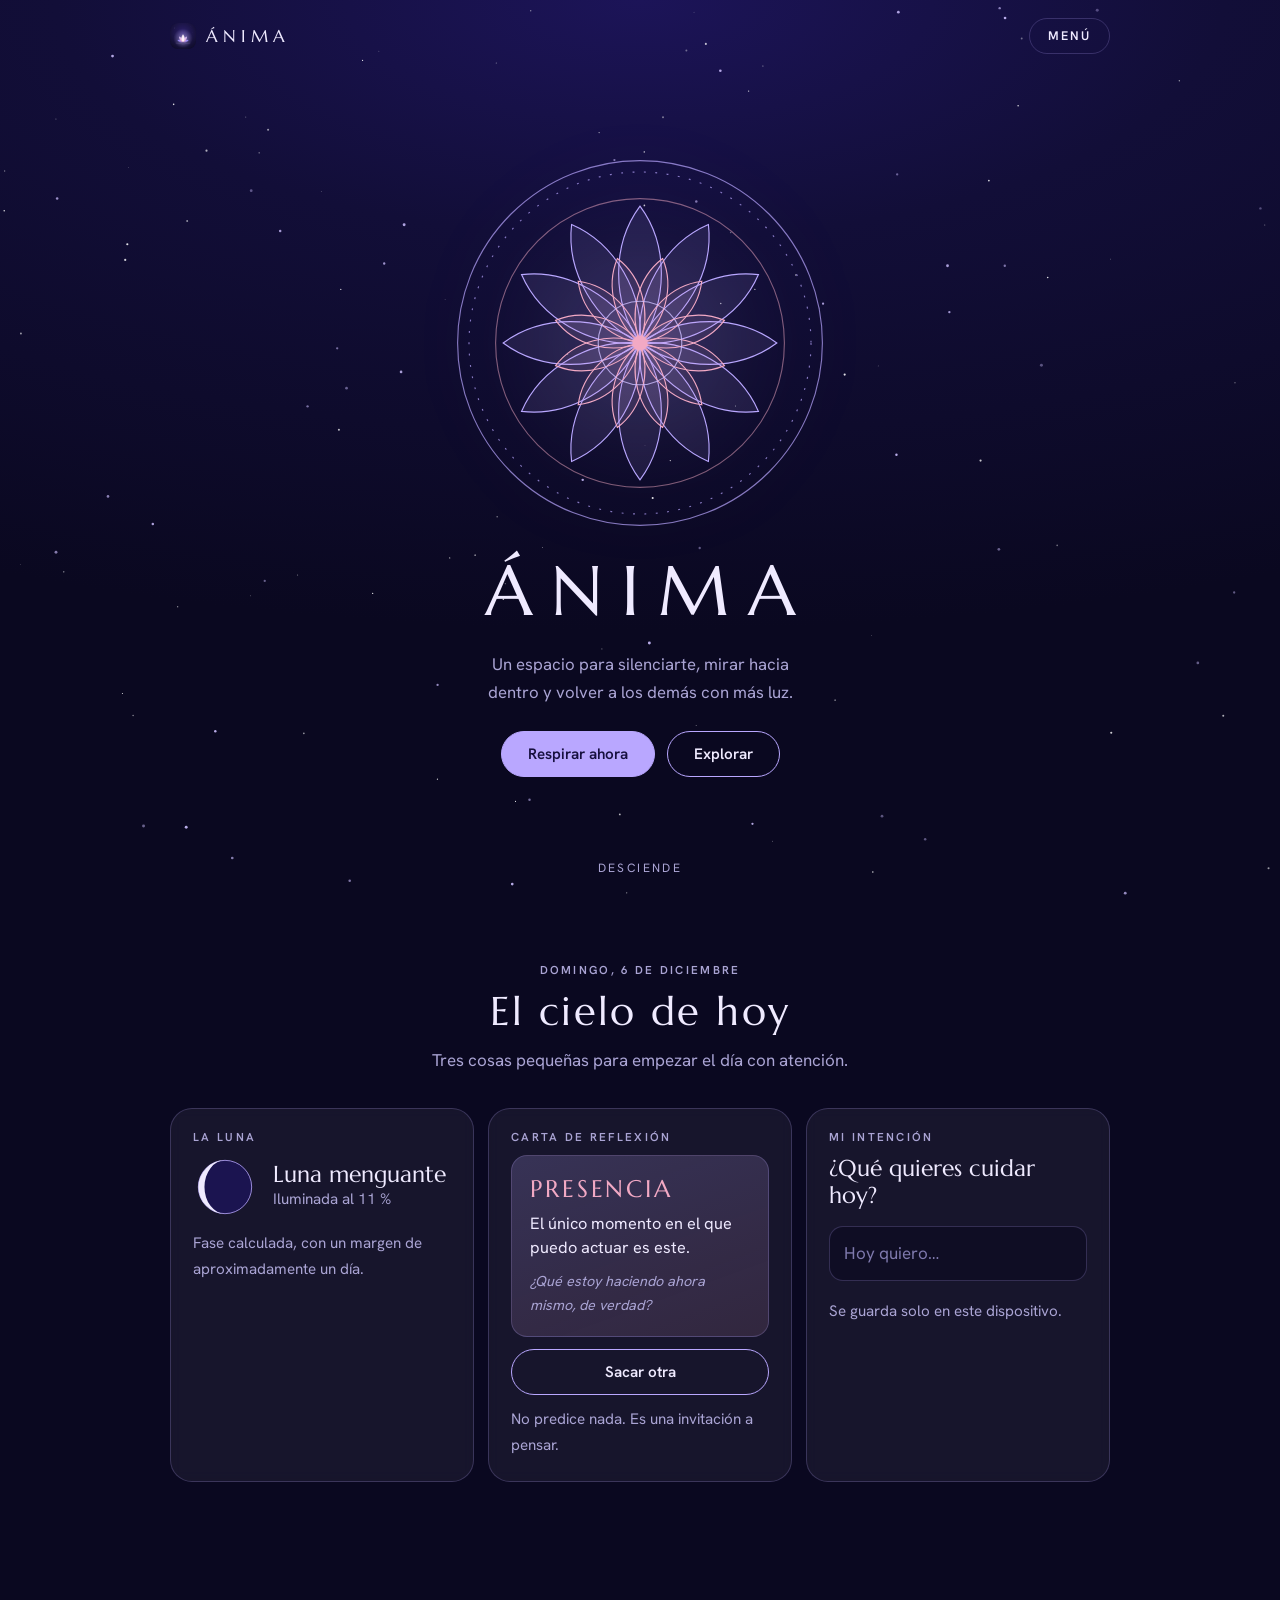
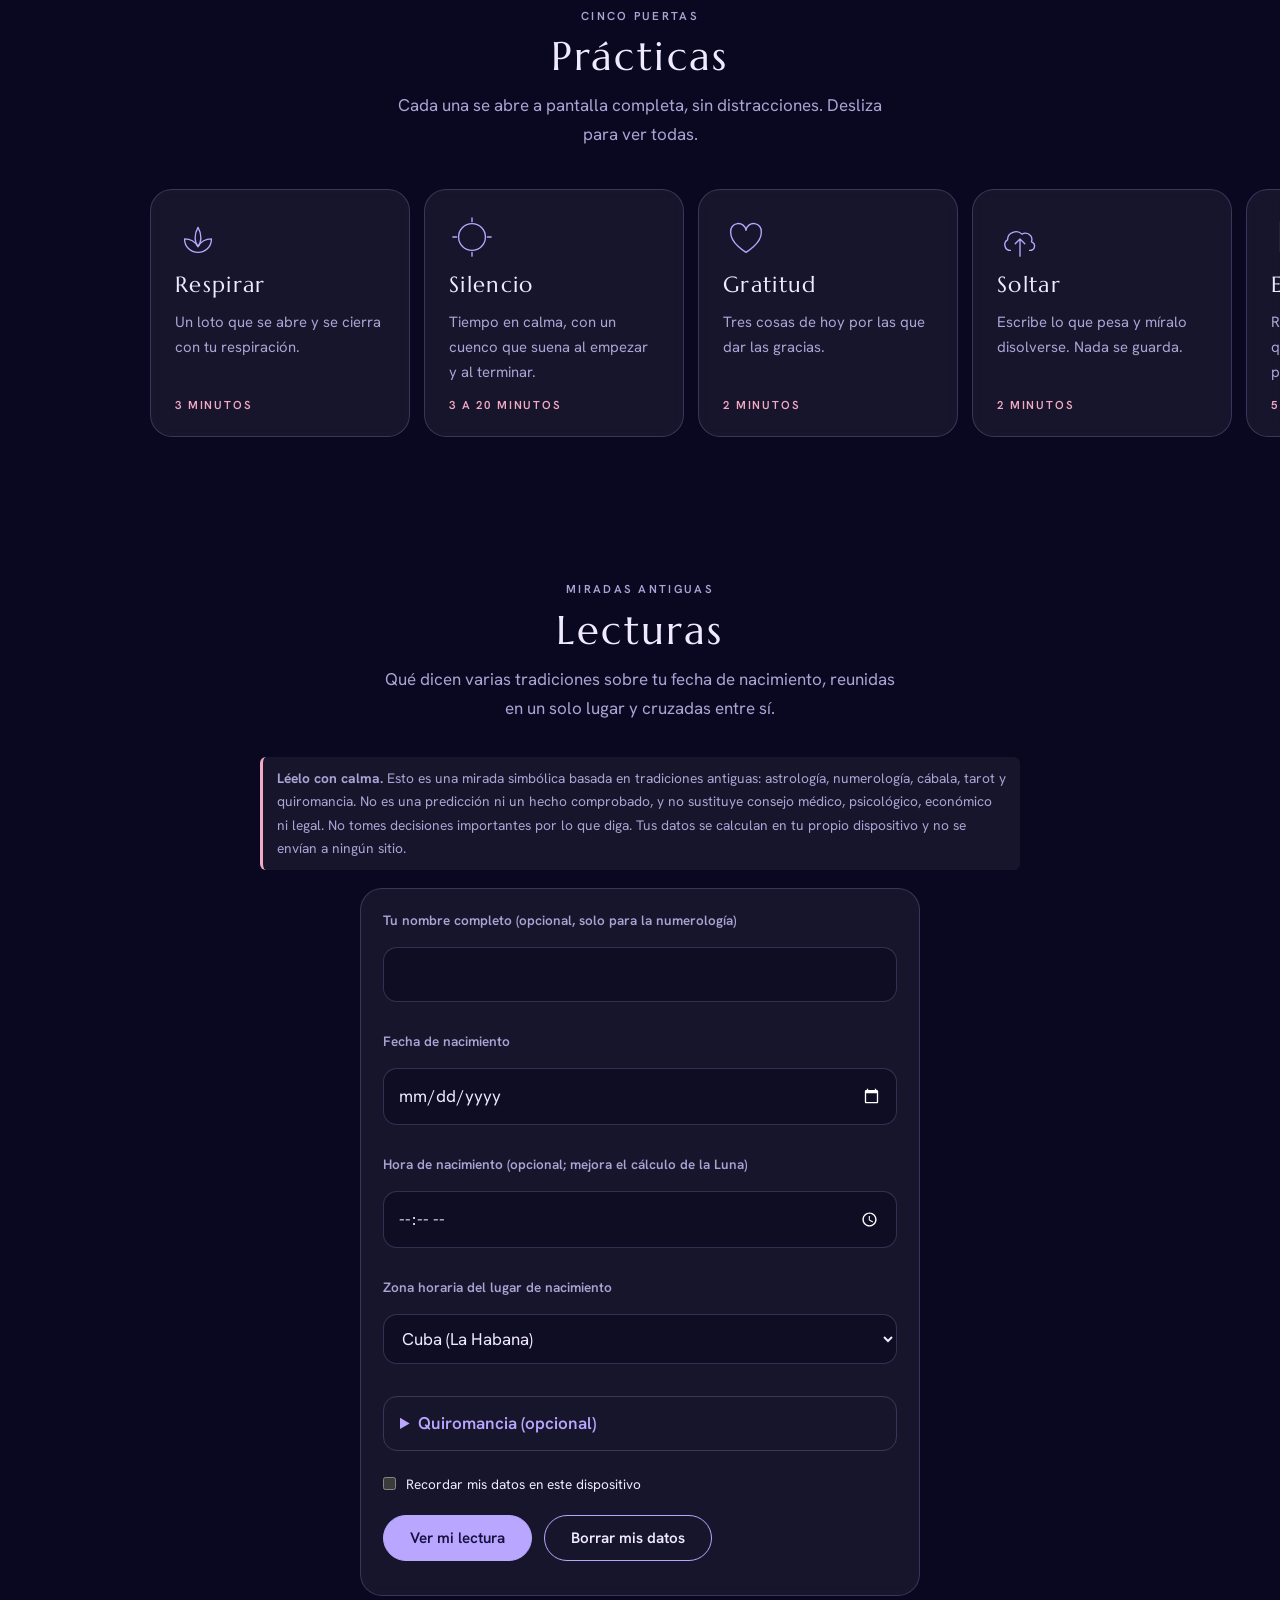
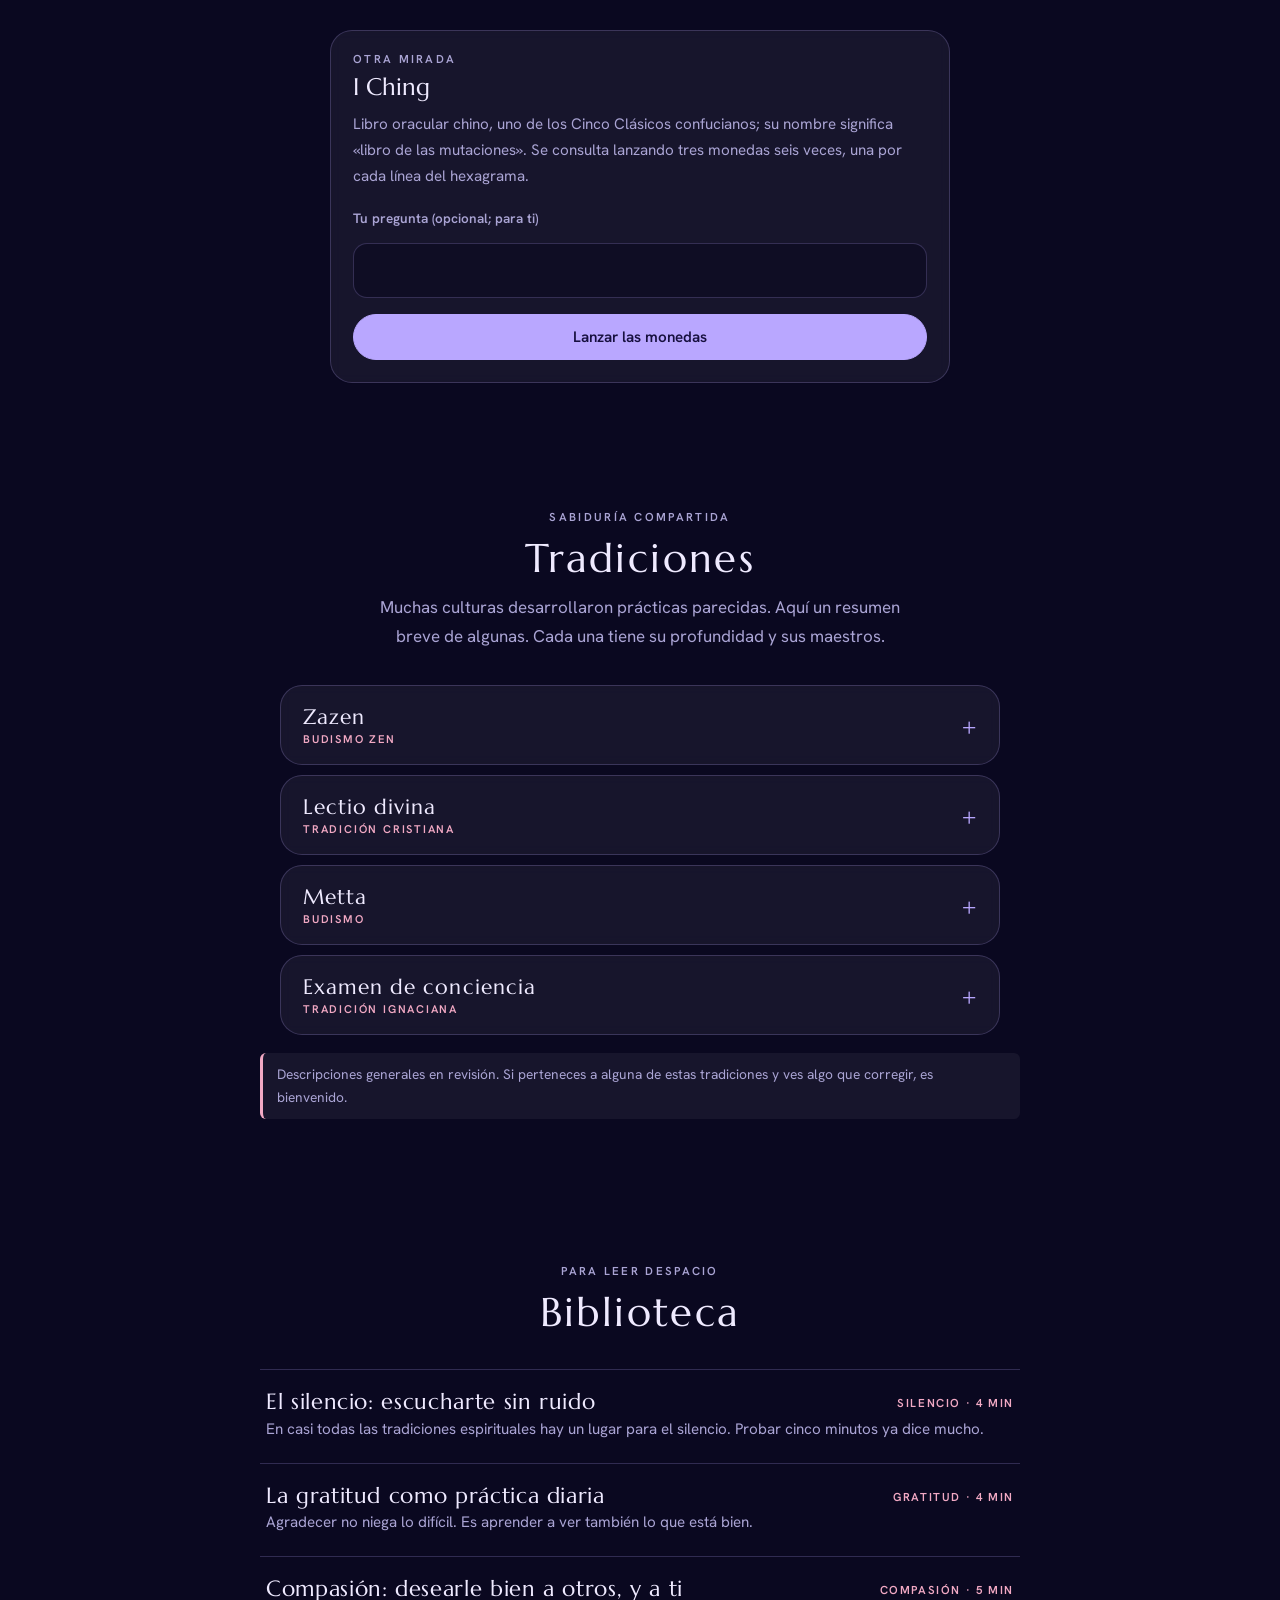
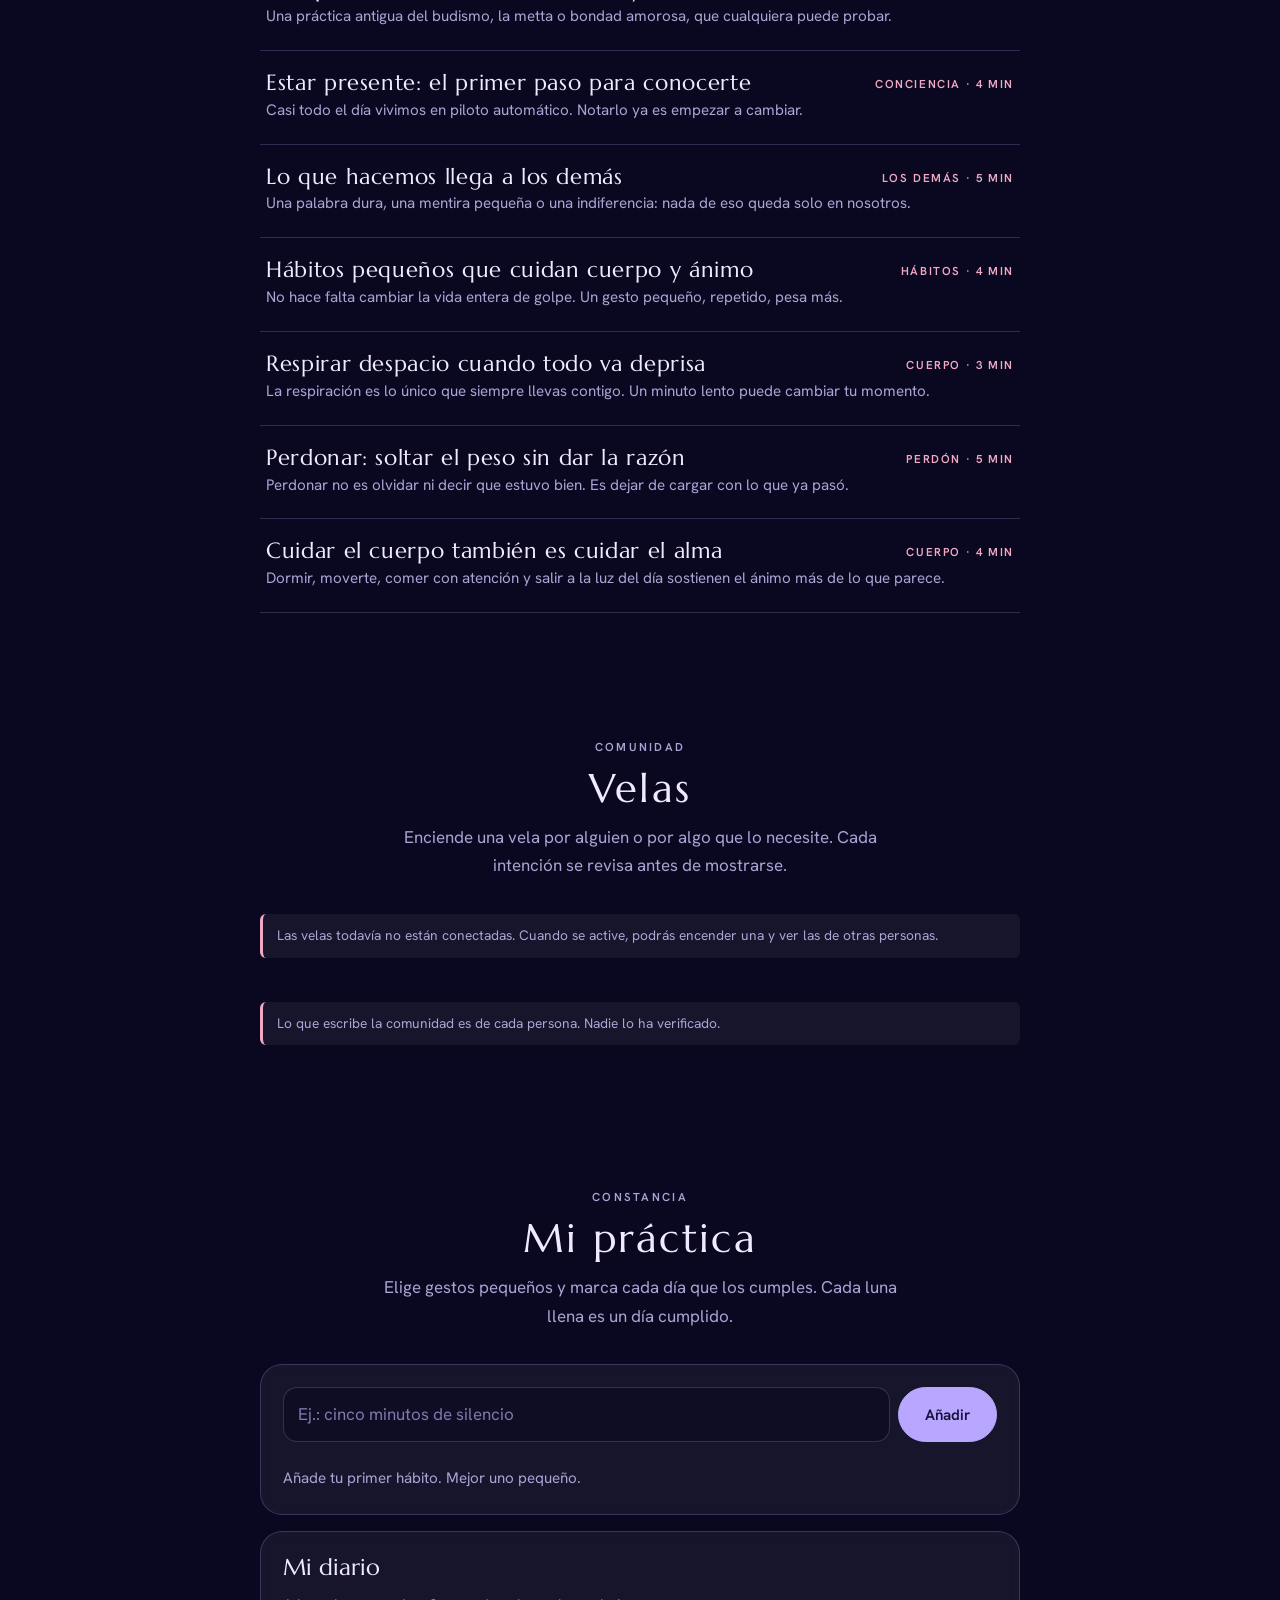
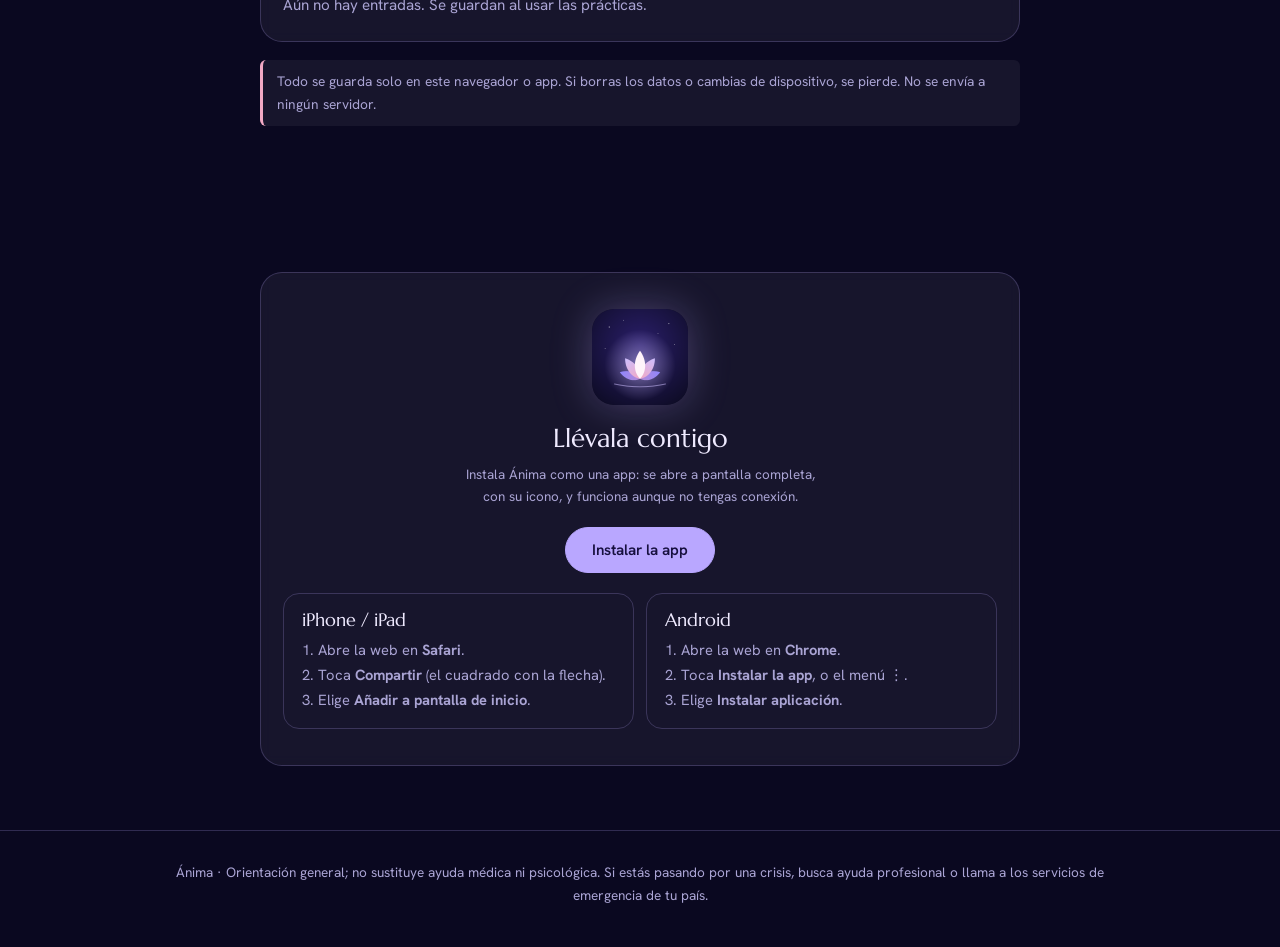
==== index.html @ 92991e25 "Actualizar los textos de revision de la capa Cuba y avisar de las variantes regionales La tarjeta de" ====
<!DOCTYPE html>
<html lang="es">
<head>
<meta charset="utf-8">
<meta name="viewport" content="width=device-width,initial-scale=1,viewport-fit=cover">
<title>Ánima · silencio, conciencia y espíritu</title>
<meta name="description" content="Un espacio para silenciarte, mirar hacia dentro y volver a los demás con más luz: prácticas, lecturas y comunidad.">
<link rel="canonical" href="https://animaquieta.app/">
<meta property="og:title" content="Ánima"><meta property="og:description" content="Un espacio para silenciarte, mirar hacia dentro y volver a los demás con más luz."><meta property="og:type" content="website"><meta property="og:url" content="https://animaquieta.app/"><meta property="og:image" content="https://animaquieta.app/icons/icon-512.png">
<meta name="theme-color" content="#0a0820">
<meta name="apple-mobile-web-app-capable" content="yes"><meta name="mobile-web-app-capable" content="yes">
<meta name="apple-mobile-web-app-title" content="Ánima"><meta name="apple-mobile-web-app-status-bar-style" content="black-translucent">
<link rel="manifest" href="/manifest.webmanifest">
<link rel="icon" type="image/png" href="/icons/favicon-32.png">
<link rel="apple-touch-icon" href="/icons/apple-touch-icon.png">
<link rel="preload" href="/fuentes/Marcellus-400.woff2" as="font" type="font/woff2" crossorigin>
<link rel="stylesheet" href="/estilo.css">
</head>
<body>
<canvas class="estrellas" id="estrellas" aria-hidden="true"></canvas>

<header class="cab"><div class="ancho">
  <a class="marca" href="#inicio"><img src="/icons/favicon-32.png" alt="" width="26" height="26">Ánima</a>
  <button class="btn-menu" id="abrir-menu" type="button" aria-expanded="false" aria-controls="menu">Menú</button>
</div></header>

<div class="vidrio capa-banner oculto" id="capa-banner" role="region" aria-label="Capa Cuba">
  <p>¿Quieres ver la capa de Cuba? Reúne información sobre los orishas, el sincretismo y las formas de adivinación afrocubanas, con la fuente de cada dato.</p>
  <button class="boton lleno" id="capa-si" type="button">Activar</button><button class="boton" id="capa-no" type="button">Ahora no</button>
</div>

<nav class="menu" id="menu" aria-label="Principal" aria-hidden="true">
  <button class="btn-menu cerrar" id="cerrar-menu" type="button">Cerrar</button>
  <a href="#hoy">Hoy</a><a href="#practicas">Prácticas</a><a href="#lecturas">Lecturas</a><a href="#tradiciones">Tradiciones</a><a href="#biblioteca">Biblioteca</a><a href="#velas">Velas</a><a href="#mi-practica">Mi práctica</a><a href="#instalar">Instalar</a><a id="menu-cuba" class="oculto" href="/cuba/">Cuba</a>
  <button class="btn-menu capa-estado" id="capa-toggle" type="button" aria-pressed="false">Capa Cuba: desactivada</button>
</nav>

<main>
<div class="hero" id="inicio">
  <svg class="mandala" id="mandala" viewBox="-100 -100 200 200" aria-hidden="true"></svg>
  <h1>Ánima</h1>
  <p>Un espacio para silenciarte, mirar hacia dentro y volver a los demás con más luz.</p>
  <div class="botones">
    <button class="boton lleno" type="button" data-abrir="resp">Respirar ahora</button>
    <a class="boton" href="#hoy">Explorar</a>
  </div>
  <a class="baja" href="#hoy">Desciende</a>
</div>

<section id="hoy"><div class="ancho">
  <div class="enc aparece"><span class="etq" id="fecha-hoy">Hoy</span><h2>El cielo de hoy</h2><p>Tres cosas pequeñas para empezar el día con atención.</p></div>
  <div class="hoy">
    <div class="vidrio tile aparece">
      <span class="etq">La luna</span>
      <div class="luna-fila"><svg id="luna-svg" viewBox="-24 -24 48 48" aria-hidden="true"></svg><div><h3 id="luna-nombre">…</h3><p id="luna-info"></p></div></div>
      <p class="nota">Fase calculada, con un margen de aproximadamente un día.</p>
    </div>
    <div class="vidrio tile aparece">
      <span class="etq">Carta de reflexión</span>
      <div class="carta"><div class="carta-i" id="carta"></div></div>
      <button class="boton" type="button" id="otra-carta">Sacar otra</button>
      <p class="nota">No predice nada. Es una invitación a pensar.</p>
    </div>
    <div class="vidrio tile aparece">
      <span class="etq">Mi intención</span>
      <h3 id="intencion-titulo">¿Qué quieres cuidar hoy?</h3>
      <input id="intencion" maxlength="120" placeholder="Hoy quiero…" aria-label="Mi intención de hoy" autocomplete="off">
      <p class="nota" id="intencion-nota">Se guarda solo en este dispositivo.</p>
    </div>
  </div>
</div></section>

<section id="practicas"><div class="ancho">
  <div class="enc aparece"><span class="etq">Cinco puertas</span><h2>Prácticas</h2><p>Cada una se abre a pantalla completa, sin distracciones. Desliza para ver todas.</p></div>
</div>
<div class="tiras" tabindex="0" aria-label="Prácticas">
  <button class="vidrio prac" type="button" data-abrir="resp"><svg viewBox="0 0 48 48"><path d="M24 40c-8 0-14-6-14-14 6 0 11 3 14 8 3-5 8-8 14-8 0 8-6 14-14 14Z"/><path d="M24 34c-4-5-4-13 0-20 4 7 4 15 0 20Z"/></svg><h3>Respirar</h3><p>Un loto que se abre y se cierra con tu respiración.</p><span class="dur">3 minutos</span></button>
  <button class="vidrio prac" type="button" data-abrir="silencio"><svg viewBox="0 0 48 48"><circle cx="24" cy="24" r="14"/><path d="M24 4v4M24 40v4M4 24h4M40 24h4"/></svg><h3>Silencio</h3><p>Tiempo en calma, con un cuenco que suena al empezar y al terminar.</p><span class="dur">3 a 20 minutos</span></button>
  <button class="vidrio prac" type="button" data-abrir="gratitud"><svg viewBox="0 0 48 48"><path d="M24 40S8 31 8 19a8 8 0 0 1 16-2 8 8 0 0 1 16 2c0 12-16 21-16 21Z"/></svg><h3>Gratitud</h3><p>Tres cosas de hoy por las que dar las gracias.</p><span class="dur">2 minutos</span></button>
  <button class="vidrio prac" type="button" data-abrir="soltar"><svg viewBox="0 0 48 48"><path d="M14 38c-6 0-8-8-3-11 0-8 10-11 15-6 6-3 12 2 10 8 5 2 4 9-2 9"/><path d="M24 44V26M19 31l5-5 5 5"/></svg><h3>Soltar</h3><p>Escribe lo que pesa y míralo disolverse. Nada se guarda.</p><span class="dur">2 minutos</span></button>
  <button class="vidrio prac" type="button" data-abrir="examen"><svg viewBox="0 0 48 48"><path d="M10 8h28v32H10z"/><path d="M16 17h16M16 24h16M16 31h9"/></svg><h3>Examen del día</h3><p>Repasar con honestidad a quién ayudaste y a quién pudiste herir.</p><span class="dur">5 minutos</span></button>
</div></section>

<section id="lecturas"><div class="ancho">
  <div class="enc aparece"><span class="etq">Miradas antiguas</span><h2>Lecturas</h2><p>Qué dicen varias tradiciones sobre tu fecha de nacimiento, reunidas en un solo lugar y cruzadas entre sí.</p></div>
  <div class="aviso lec-aviso"><b>Léelo con calma.</b> Esto es una mirada simbólica basada en tradiciones antiguas: astrología, numerología, cábala, tarot y quiromancia. No es una predicción ni un hecho comprobado, y no sustituye consejo médico, psicológico, económico ni legal. No tomes decisiones importantes por lo que diga. Tus datos se calculan en tu propio dispositivo y no se envían a ningún sitio.</div>
  <form class="vidrio tile lec-form" id="lec-form" novalidate>
    <label for="lec-nombre" style="margin-top:0">Tu nombre completo <span class="nota">(opcional, solo para la numerología)</span></label>
    <input id="lec-nombre" maxlength="80" autocomplete="name">
    <label for="lec-fecha">Fecha de nacimiento</label>
    <input id="lec-fecha" type="date" required>
    <label for="lec-hora">Hora de nacimiento <span class="nota">(opcional; mejora el cálculo de la Luna)</span></label>
    <input id="lec-hora" type="time">
    <label for="lec-tz">Zona horaria del lugar de nacimiento</label>
    <select id="lec-tz"></select>
    <details class="lec-palma"><summary>Quiromancia (opcional)</summary>
      <p class="nota">Mira la palma de tu mano dominante y elige lo que más se parezca. Si no estás seguro, déjalo como está.</p>
      <label for="lec-corazon">Línea del corazón (la de arriba)</label>
      <select id="lec-corazon"><option value="">No lo sé</option><option value="curva">Curva, sube hacia los dedos</option><option value="recta">Recta, casi horizontal</option></select>
      <label for="lec-cabeza">Línea de la cabeza (la del medio)</label>
      <select id="lec-cabeza"><option value="">No lo sé</option><option value="recta">Recta, cruza la palma</option><option value="curva">Curva, baja hacia la muñeca</option></select>
      <label for="lec-vida">Línea de la vida (rodea el pulgar)</label>
      <select id="lec-vida"><option value="">No lo sé</option><option value="amplia">Amplia y curva</option><option value="cerrada">Pegada al pulgar</option></select>
    </details>
    <label class="lec-check"><input type="checkbox" id="lec-recordar"> Recordar mis datos en este dispositivo</label>
    <div class="botones" style="justify-content:flex-start"><button class="boton lleno" type="submit">Ver mi lectura</button><button class="boton" type="button" id="lec-borrar">Borrar mis datos</button></div>
    <p class="nota" id="lec-error" role="alert"></p>
  </form>
  <div id="lec-resultado" hidden>
    <div id="lec-resumen" class="lec-resumen"></div>
    <div class="selector" id="lec-tabs" role="tablist" aria-label="Periodo de la lectura">
      <button class="chip" role="tab" data-t="nacimiento" aria-selected="true" type="button">Tu base</button>
      <button class="chip" role="tab" data-t="hoy" aria-selected="false" type="button">Hoy</button>
      <button class="chip" role="tab" data-t="mes" aria-selected="false" type="button">Este mes</button>
      <button class="chip" role="tab" data-t="ano" aria-selected="false" type="button">Este año</button>
    </div>
    <div class="lec-cuerpo" id="lec-cuerpo"></div>
  </div>
  <div class="vidrio tile lec-iching" id="iching">
    <span class="etq">Otra mirada</span><h3>I Ching</h3>
    <p class="nota">Libro oracular chino, uno de los Cinco Clásicos confucianos; su nombre significa «libro de las mutaciones». Se consulta lanzando tres monedas seis veces, una por cada línea del hexagrama.</p>
    <label for="ic-pregunta">Tu pregunta <span class="nota">(opcional; para ti)</span></label>
    <input id="ic-pregunta" maxlength="160" autocomplete="off">
    <button class="boton lleno" id="ic-lanzar" type="button">Lanzar las monedas</button>
    <div id="ic-resultado" hidden></div>
  </div>
</div></section>


<section id="tradiciones"><div class="ancho">
  <div class="enc aparece"><span class="etq">Sabiduría compartida</span><h2>Tradiciones</h2><p>Muchas culturas desarrollaron prácticas parecidas. Aquí un resumen breve de algunas. Cada una tiene su profundidad y sus maestros.</p></div>
  <div class="trad">
    <details class="vidrio"><summary><span>Zazen<small>Budismo zen</small></span></summary><div class="c"><p>Meditación sentada propia del budismo zen. Se practica con la espalda erguida, en silencio, atendiendo a la respiración y dejando pasar los pensamientos sin perseguirlos.</p><p>Puedes acercarte en la <a href="#practicas">sala de silencio</a>.</p></div></details>
    <details class="vidrio"><summary><span>Lectio divina<small>Tradición cristiana</small></span></summary><div class="c"><p>Lectura lenta y orante de un texto sagrado. Se lee despacio, se medita lo que resuena, se responde con la oración y se descansa en silencio.</p></div></details>
    <details class="vidrio"><summary><span>Metta<small>Budismo</small></span></summary><div class="c"><p>«Bondad amorosa». Consiste en repetir en silencio deseos de bienestar, primero hacia uno mismo y luego hacia otras personas, ampliando poco a poco el círculo.</p><p data-articulo="compasion-metta">Hay un <a href="/articulos/compasion-metta/">artículo</a> con una versión sencilla.</p></div></details>
    <details class="vidrio"><summary><span>Examen de conciencia<small>Tradición ignaciana</small></span></summary><div class="c"><p>Un repaso breve del día en la tradición cristiana ignaciana: agradecer, mirar con honestidad lo vivido, pedir perdón y mirar al día siguiente.</p><p>Es la base del <a href="#practicas">examen del día</a> de esta web.</p></div></details>
  </div>
  <p class="aviso">Descripciones generales en revisión. Si perteneces a alguna de estas tradiciones y ves algo que corregir, es bienvenido.</p>
</div></section>

<section id="cuba" class="oculto"><div class="ancho">
  <div class="vidrio cuba-teaser">
    <span class="etq">Capa Cuba</span><h2>Tradiciones afrocubanas</h2>
    <p>Los orishas y sus santos católicos, el sincretismo, y cómo adivinan la Regla de Ocha (caracoles), Ifá (tablero de Orula) y Palo Monte. Cada dato indica de qué fuente sale.</p>
    <a class="boton lleno" href="/cuba/">Entrar a la capa Cuba</a>
    <p class="nota">Información cultural, no una consulta. Contenido revisado por practicantes. Las prácticas y su interpretación varían según la región de Cuba: aquí se recoge una versión general, y hay otras versiones.</p>
  </div>
</div></section>

<section id="biblioteca"><div class="ancho">
  <div class="enc aparece"><span class="etq">Para leer despacio</span><h2>Biblioteca</h2></div>
  <div class="lista" id="lista-articulos"></div>
</div></section>

<section id="velas"><div class="ancho">
  <div class="enc aparece"><span class="etq">Comunidad</span><h2>Velas</h2><p>Enciende una vela por alguien o por algo que lo necesite. Cada intención se revisa antes de mostrarse.</p></div>
  <div class="vidrio tile" id="com-activa" style="max-width:560px;margin:0 auto">
    <label for="com-nombre" style="margin-top:0">Tu nombre (o un apodo)</label><input id="com-nombre" maxlength="40" autocomplete="nickname">
    <label for="com-texto">Tu intención</label><textarea id="com-texto" rows="3" maxlength="300" placeholder="Por la salud de…, por la paz de…, por quien lo necesita"></textarea>
    <button class="boton lleno" id="com-enviar" type="button" style="margin-top:8px">Encender vela</button><span id="com-ok" class="nota" role="status"></span>
  </div>
  <p class="aviso oculto" id="com-inactiva">Las velas todavía no están conectadas. Cuando se active, podrás encender una y ver las de otras personas.</p>
  <div class="velas" id="com-lista"></div>
  <p class="aviso">Lo que escribe la comunidad es de cada persona. Nadie lo ha verificado.</p>
</div></section>

<section id="mi-practica"><div class="ancho">
  <div class="enc aparece"><span class="etq">Constancia</span><h2>Mi práctica</h2><p>Elige gestos pequeños y marca cada día que los cumples. Cada luna llena es un día cumplido.</p></div>
  <div class="practica">
    <div class="vidrio tile">
      <div class="fila"><input id="nuevo-habito" placeholder="Ej.: cinco minutos de silencio" maxlength="80" aria-label="Nuevo hábito"><button class="boton lleno" id="add-habito" type="button">Añadir</button></div>
      <div id="lista-habitos"></div>
    </div>
    <div class="vidrio tile"><h3>Mi diario</h3><div id="lista-diario"><p class="nota">Aún no hay entradas. Se guardan al usar las prácticas.</p></div></div>
  </div>
  <p class="aviso">Todo se guarda solo en este navegador o app. Si borras los datos o cambias de dispositivo, se pierde. No se envía a ningún servidor.</p>
</div></section>

<section id="instalar"><div class="ancho">
  <div class="vidrio instalar aparece">
    <img src="/icons/icon-192.png" alt="" width="96" height="96">
    <h2>Llévala contigo</h2>
    <p class="nota" style="max-width:46ch;margin:10px auto 18px">Instala Ánima como una app: se abre a pantalla completa, con su icono, y funciona aunque no tengas conexión.</p>
    <button class="boton lleno" id="instalar-btn" type="button" hidden>Instalar la app</button>
    <div class="pasos">
      <div><h3>iPhone / iPad</h3><p>1. Abre la web en <b>Safari</b>.<br>2. Toca <b>Compartir</b> (el cuadrado con la flecha).<br>3. Elige <b>Añadir a pantalla de inicio</b>.</p></div>
      <div><h3>Android</h3><p>1. Abre la web en <b>Chrome</b>.<br>2. Toca <b>Instalar la app</b>, o el menú ⋮.<br>3. Elige <b>Instalar aplicación</b>.</p></div>
    </div>
  </div>
</div></section>
</main>

<footer><div class="ancho">Ánima · Orientación general; no sustituye ayuda médica ni psicológica. Si estás pasando por una crisis, busca ayuda profesional o llama a los servicios de emergencia de tu país.</div></footer>

<!-- salas de practica -->
<div class="sala" id="sala" role="dialog" aria-modal="true" aria-label="Práctica" aria-hidden="true">
  <button class="btn-menu cerrar" id="cerrar-sala" type="button">Cerrar</button>

  <div class="panel" id="s-resp" hidden>
    <h2>Respirar</h2>
    <div class="selector"><button class="chip" type="button" data-patron="calma" aria-pressed="true">Calma 4·4·6</button><button class="chip" type="button" data-patron="caja" aria-pressed="false">Caja 4·4·4·4</button></div>
    <div class="loto"><svg id="loto" viewBox="-100 -100 200 200" aria-hidden="true"></svg><b id="loto-texto">Listo</b></div>
    <p id="resp-estado">Siéntate cómodo y sigue la flor.</p>
    <button class="boton lleno" id="resp-inicio" type="button">Comenzar</button>
    <p class="nota">Si te mareas o te incomoda, para y respira con normalidad. Es relajación, no un tratamiento.</p>
  </div>

  <div class="panel" id="s-silencio" hidden>
    <h2>Silencio</h2>
    <label for="med-min" style="text-align:center">Duración</label>
    <select id="med-min" style="max-width:240px"><option value="3">3 minutos</option><option value="5" selected>5 minutos</option><option value="10">10 minutos</option><option value="20">20 minutos</option></select>
    <div class="reloj" id="med-reloj">05:00</div>
    <button class="boton lleno" id="med-inicio" type="button">Comenzar</button>
    <p class="nota">Siéntate, cierra los ojos y observa tu respiración. Cuando la mente se vaya, vuelve con suavidad. Un cuenco suena al empezar y al terminar.</p>
  </div>

  <div class="panel" id="s-gratitud" hidden>
    <h2>Gratitud</h2><p>Hoy estoy agradecido por…</p>
    <label for="gr1">Primera</label><input id="gr1" maxlength="200" autocomplete="off">
    <label for="gr2">Segunda</label><input id="gr2" maxlength="200" autocomplete="off">
    <label for="gr3">Tercera</label><input id="gr3" maxlength="200" autocomplete="off">
    <button class="boton lleno" id="gr-guardar" type="button">Guardar en mi diario</button><span id="gr-ok" class="nota" role="status"></span>
  </div>

  <div class="panel" id="s-soltar" hidden>
    <h2>Soltar</h2><p>Escribe lo que te pesa: un rencor, un miedo, una preocupación. Al soltarlo, se disuelve y no se guarda en ninguna parte.</p>
    <div class="suelta"><textarea id="suelta-txt" rows="5" maxlength="600" aria-label="Lo que quiero soltar" placeholder="Suelto…"></textarea></div>
    <button class="boton lleno" id="suelta-btn" type="button">Soltar</button><span id="suelta-ok" class="nota" role="status"></span>
  </div>

  <div class="panel" id="s-examen" hidden>
    <h2>Examen del día</h2><p>Mira atrás con honestidad y sin juzgarte.</p>
    <label for="ex1">¿A quién ayudé hoy?</label><textarea id="ex1" rows="2" maxlength="500"></textarea>
    <label for="ex2">¿A quién pude haber lastimado? ¿Qué puedo reparar?</label><textarea id="ex2" rows="2" maxlength="500"></textarea>
    <label for="ex3">¿Qué quiero hacer distinto mañana?</label><textarea id="ex3" rows="2" maxlength="500"></textarea>
    <button class="boton lleno" id="ex-guardar" type="button">Guardar en mi diario</button><span id="ex-ok" class="nota" role="status"></span>
  </div>
</div>

<script src="/config.js"></script>
<script src="/articulos.js"></script>
<script src="/app.js"></script>
<script src="/lecturas.js"></script>
<script src="/lecturas-ui.js"></script>
<script src="/iching.js"></script>
<script src="/capas.js"></script>
</body>
</html>
---- estilo.css ----
/* anima: noche contemplativa. Un solo mundo visual oscuro, a proposito. */
@font-face{font-family:'Marcellus';src:url('/fuentes/Marcellus-400.woff2') format('woff2');font-weight:400;font-display:swap}
@font-face{font-family:'Hanken Grotesk';src:url('/fuentes/HankenGrotesk.woff2') format('woff2');font-weight:100 900;font-display:swap}
:root{
  --noche:#0a0820;--noche2:#120e38;--noche3:#1c1458;--luz:#efeaff;--suave:#aaa4d4;
  --violeta:#b9a7ff;--rosa:#f2a9c4;--borde:rgba(185,167,255,.22);--vidrio:rgba(255,255,255,.055);
  --titulo:'Marcellus','Palatino Linotype',Palatino,Georgia,serif;
  --texto:'Hanken Grotesk',system-ui,-apple-system,'Segoe UI',Roboto,sans-serif;
  color-scheme:dark;
}
*{box-sizing:border-box}
html{scroll-behavior:smooth;-webkit-text-size-adjust:100%;background:var(--noche)}
body{margin:0;color:var(--luz);font:17px/1.7 var(--texto);background:radial-gradient(120% 70% at 50% 0%,var(--noche3) 0%,var(--noche2) 38%,var(--noche) 100%) fixed;overflow-x:hidden;min-height:100vh}
h1,h2,h3{font-family:var(--titulo);font-weight:400;line-height:1.15;margin:0}
p{margin:0}
a{color:var(--violeta)}
img,svg{max-width:100%}
:focus-visible{outline:3px solid var(--rosa);outline-offset:3px;border-radius:8px}
.estrellas{position:fixed;inset:0;z-index:0;pointer-events:none;width:100%;height:100%}
main,header,footer,.sala{position:relative;z-index:1}
.ancho{max-width:980px;margin:0 auto;padding-inline:max(20px,env(safe-area-inset-left))}
.etq{font:600 .72rem/1 var(--texto);letter-spacing:.2em;text-transform:uppercase;color:var(--suave)}

/* cabecera minima + menu a pantalla completa */
.cab{position:absolute;top:0;left:0;right:0;z-index:5;padding-top:env(safe-area-inset-top)}
.cab .ancho{display:flex;align-items:center;justify-content:space-between;padding-block:18px}
.marca{font:400 1.05rem var(--titulo);letter-spacing:.3em;text-transform:uppercase;color:var(--luz);text-decoration:none;display:flex;gap:10px;align-items:center}
.marca img{border-radius:8px}
.btn-menu{background:transparent;border:1px solid var(--borde);color:var(--luz);border-radius:999px;padding:9px 18px;font:600 .78rem var(--texto);letter-spacing:.16em;text-transform:uppercase;cursor:pointer}
.btn-menu:hover{background:var(--vidrio)}
.menu{position:fixed;inset:0;z-index:50;background:radial-gradient(100% 70% at 50% 0%,var(--noche3),var(--noche) 80%);display:flex;flex-direction:column;align-items:center;justify-content:center;gap:6px;padding:24px;opacity:0;visibility:hidden;transition:opacity .4s,visibility .4s}
.menu.abierto{opacity:1;visibility:visible}
.menu a{font:400 clamp(1.7rem,6vw,2.6rem) var(--titulo);letter-spacing:.14em;text-transform:uppercase;text-decoration:none;color:var(--luz);padding:8px 14px;transition:color .2s,letter-spacing .3s}
.menu a:hover{color:var(--rosa);letter-spacing:.2em}
.cerrar{position:absolute;top:calc(18px + env(safe-area-inset-top));right:20px}

/* portada */
.hero{position:relative;min-height:100svh;display:flex;flex-direction:column;align-items:center;justify-content:center;text-align:center;gap:18px;padding:90px 20px 60px}
.mandala{width:min(380px,78vw);aspect-ratio:1;filter:drop-shadow(0 0 30px rgba(185,167,255,.25))}
.mandala .g1{animation:gira 120s linear infinite;transform-origin:0 0}
.mandala .g2{animation:gira 80s linear infinite reverse;transform-origin:0 0}
@keyframes gira{to{transform:rotate(360deg)}}
.hero h1{font-size:clamp(2.4rem,9vw,4.4rem);letter-spacing:.26em;text-transform:uppercase;margin-right:-.26em}
.hero p{color:var(--suave);max-width:36ch;font-size:1.05rem}
.botones{display:flex;gap:12px;flex-wrap:wrap;justify-content:center;margin-top:6px}
.boton{display:inline-flex;align-items:center;justify-content:center;gap:8px;border:1px solid var(--violeta);background:transparent;color:var(--luz);padding:12px 26px;border-radius:999px;font:600 .95rem var(--texto);cursor:pointer;text-decoration:none;transition:background .2s,transform .2s,box-shadow .2s}
.boton:hover{background:rgba(185,167,255,.14);transform:translateY(-2px)}
.boton.lleno{background:var(--violeta);color:#17103f}
.boton.lleno:hover{background:#cbbcff;box-shadow:0 8px 30px rgba(185,167,255,.35)}
.boton:disabled{opacity:.5;cursor:default;transform:none}
.baja{position:absolute;bottom:22px;left:50%;transform:translateX(-50%);color:var(--suave);font-size:.75rem;letter-spacing:.2em;text-transform:uppercase;text-decoration:none}

section{padding:64px 0}
.enc{text-align:center;margin-bottom:34px;display:flex;flex-direction:column;gap:12px;align-items:center}
.enc h2{font-size:clamp(1.7rem,5vw,2.5rem);letter-spacing:.06em}
.enc p{color:var(--suave);max-width:52ch}
.vidrio{background:var(--vidrio);border:1px solid var(--borde);border-radius:22px;backdrop-filter:blur(6px);-webkit-backdrop-filter:blur(6px)}

/* hoy */
.hoy{display:grid;grid-template-columns:repeat(3,minmax(0,1fr));gap:14px}
@media(max-width:820px){.hoy{grid-template-columns:minmax(0,1fr)}}
.tile{padding:22px;display:flex;flex-direction:column;gap:12px;min-width:0}
.tile h3{font-size:1.45rem}
.tile p{color:var(--suave);font-size:.95rem}
.luna-fila{display:flex;align-items:center;gap:16px}
.luna-fila svg{width:64px;height:64px;flex:none}
.carta{perspective:900px}
.carta-i{background:linear-gradient(160deg,rgba(185,167,255,.2),rgba(242,169,196,.12));border:1px solid var(--borde);border-radius:16px;padding:18px;min-height:170px;display:flex;flex-direction:column;gap:8px}
.carta-i h4{margin:0;font:400 1.5rem var(--titulo);letter-spacing:.12em;text-transform:uppercase;color:var(--rosa)}
.carta-i .f{font-size:1.02rem;line-height:1.5}
.carta-i .q{font-size:.9rem;color:var(--suave);font-style:italic}
.carta-i.voltea{animation:voltea .7s ease}
@keyframes voltea{from{opacity:0;transform:rotateY(80deg)}to{opacity:1;transform:none}}
.nota{font-size:.84rem;color:var(--suave)}
input,textarea,select{width:100%;padding:12px 14px;border:1px solid var(--borde);border-radius:14px;background:rgba(10,8,32,.55);color:var(--luz);font:inherit;margin:6px 0}
input::placeholder,textarea::placeholder{color:#7f79ad}
input:focus,textarea:focus,select:focus{border-color:var(--violeta);outline:none;box-shadow:0 0 0 3px rgba(185,167,255,.2)}
label{display:block;font:600 .85rem var(--texto);color:var(--suave);margin-top:10px}

/* practicas: tiras deslizables */
.tiras{display:flex;gap:14px;overflow-x:auto;scroll-snap-type:x mandatory;padding:6px max(20px,calc((100vw - 980px)/2)) 18px;scrollbar-width:none;-webkit-overflow-scrolling:touch}
.tiras::-webkit-scrollbar{display:none}
.prac{flex:0 0 min(260px,74vw);scroll-snap-align:center;padding:24px;display:flex;flex-direction:column;gap:12px;text-align:left;cursor:pointer;color:inherit;font:inherit;transition:transform .25s,border-color .25s,background .25s}
.prac:hover{transform:translateY(-6px);border-color:var(--violeta);background:rgba(185,167,255,.1)}
.prac svg{width:46px;height:46px;stroke:var(--violeta);fill:none;stroke-width:1.4;stroke-linecap:round;stroke-linejoin:round}
.prac h3{font-size:1.4rem;letter-spacing:.06em}
.prac p{color:var(--suave);font-size:.93rem}
.prac .dur{margin-top:auto;font:600 .72rem var(--texto);letter-spacing:.16em;text-transform:uppercase;color:var(--rosa)}

/* sala (practica a pantalla completa) */
.sala{position:fixed;inset:0;z-index:60;background:radial-gradient(100% 80% at 50% 20%,var(--noche3),var(--noche) 85%);overflow-y:auto;opacity:0;visibility:hidden;transition:opacity .45s,visibility .45s;padding:calc(70px + env(safe-area-inset-top)) 20px calc(40px + env(safe-area-inset-bottom))}
.sala.abierta{opacity:1;visibility:visible}
.sala .panel{max-width:560px;margin:0 auto;text-align:center;display:flex;flex-direction:column;align-items:center;gap:14px}
.sala .panel[hidden]{display:none}
.sala h2{font-size:clamp(1.8rem,6vw,2.5rem);letter-spacing:.1em;text-transform:uppercase}
.sala .panel>p{color:var(--suave)}
.sala label{text-align:left;align-self:stretch}
.sala textarea,.sala input{text-align:left}
.selector{display:flex;gap:8px;flex-wrap:wrap;justify-content:center}
.chip{border:1px solid var(--borde);background:transparent;color:var(--suave);border-radius:999px;padding:8px 18px;font:600 .85rem var(--texto);cursor:pointer}
.chip[aria-pressed="true"]{background:var(--violeta);border-color:var(--violeta);color:#17103f}
.loto{position:relative;width:min(280px,66vw);aspect-ratio:1;display:grid;place-items:center}
.loto svg{position:absolute;inset:0;width:100%;height:100%;transition:transform 4s ease-in-out;filter:drop-shadow(0 0 28px rgba(185,167,255,.4))}
.loto b{position:absolute;left:0;right:0;bottom:2%;text-align:center;font:400 1.3rem var(--titulo);letter-spacing:.22em;text-transform:uppercase;color:var(--luz)}
.reloj{font:400 clamp(3rem,14vw,4.6rem) var(--titulo);letter-spacing:.06em;font-variant-numeric:tabular-nums}
.suelta{position:relative;width:100%;min-height:140px}
.suelta.soltando textarea::placeholder{color:transparent}
.suelta .vuela{position:absolute;inset:0;padding:12px 14px;border-radius:14px;text-align:left;white-space:pre-wrap;word-break:break-word;pointer-events:none;color:var(--luz);animation:disuelve 5s ease-in forwards}
@keyframes disuelve{0%{opacity:1;transform:none;filter:blur(0)}100%{opacity:0;transform:translateY(-90px) scale(1.04);filter:blur(14px)}}

/* lecturas */
.lec-aviso{max-width:760px;margin:0 auto 22px;font-size:.92rem}
.lec-form{max-width:560px;margin:0 auto 30px}
.lec-form label{margin-top:12px}
.lec-check{display:flex!important;align-items:center;gap:10px;color:var(--luz)!important;font-weight:400!important;margin:16px 0 4px}
.lec-check input{width:auto;margin:0;accent-color:var(--violeta)}
.lec-palma{margin-top:14px;border:1px solid var(--borde);border-radius:14px;padding:12px 16px}
.lec-palma summary{cursor:pointer;font-weight:600;color:var(--violeta)}
.lec-resumen{text-align:center;margin-bottom:10px}
.lec-resumen h3{font-size:1.7rem;margin-bottom:12px}
.lec-cuerpo{align-items:start;display:grid;grid-template-columns:repeat(auto-fill,minmax(300px,1fr));gap:16px;margin-top:18px}
.lec-card,.lec-coin{padding:22px;display:flex;flex-direction:column;gap:10px;min-width:0}
.lec-card header{display:flex;gap:14px;align-items:center}
.lec-simb{width:46px;height:46px;border-radius:50%;border:1px solid var(--borde);display:grid;place-items:center;font:400 1.4rem var(--titulo);color:var(--rosa);flex:none}
.lec-card h4{margin:0;font:400 1.25rem var(--titulo);letter-spacing:.04em}
.lec-card small{color:var(--suave);font-size:.75rem;letter-spacing:.04em}
.lec-item b{display:block;font-weight:600;color:var(--luz)}
.lec-item p{color:var(--suave);font-size:.95rem}
.lec-q{color:var(--rosa);font-size:.92rem;font-style:italic}
.lec-nota{color:var(--suave);font-size:.8rem;border-top:1px solid var(--borde);padding-top:10px}
.lec-coin{grid-column:1/-1}
.lec-coin h3{font-size:1.4rem}
.lec-coin ul{margin:0;padding-left:1.1em;color:var(--suave)}
.lec-coin li b{color:var(--luz)}

/* tradiciones */
.trad{display:flex;flex-direction:column;gap:10px;max-width:720px;margin:0 auto}
.trad details{padding:0}
.trad summary{cursor:pointer;list-style:none;padding:18px 22px;display:flex;justify-content:space-between;align-items:center;gap:12px;font:400 1.3rem var(--titulo);letter-spacing:.05em}
.trad summary::-webkit-details-marker{display:none}
.trad summary::after{content:"+";color:var(--violeta);font:300 1.6rem var(--texto);transition:transform .3s}
.trad details[open] summary::after{transform:rotate(45deg)}
.trad summary small{display:block;font:600 .7rem var(--texto);letter-spacing:.16em;text-transform:uppercase;color:var(--rosa);margin-top:2px}
.trad .c{padding:0 22px 20px;color:var(--suave);display:flex;flex-direction:column;gap:10px}

/* biblioteca */
.lista{max-width:760px;margin:0 auto}
.lista a{display:grid;grid-template-columns:1fr auto;gap:2px 16px;padding:20px 6px;border-top:1px solid var(--borde);text-decoration:none;color:var(--luz);transition:padding .25s,background .25s}
.lista a:last-child{border-bottom:1px solid var(--borde)}
.lista a:hover{padding-left:16px;background:var(--vidrio)}
.lista h3{font-size:1.35rem;letter-spacing:.03em}
.lista .m{font:600 .72rem var(--texto);letter-spacing:.14em;text-transform:uppercase;color:var(--rosa);align-self:center;white-space:nowrap}
.lista p{grid-column:1/-1;color:var(--suave);font-size:.95rem}
.borr{color:#f3d4a8}

/* velas */
.velas{display:grid;grid-template-columns:repeat(auto-fill,minmax(210px,1fr));gap:16px;margin-top:26px}
.vela{padding:18px;display:flex;flex-direction:column;align-items:center;gap:8px;text-align:center}
.llama{width:14px;height:24px;border-radius:50% 50% 50% 50%/65% 65% 35% 35%;background:radial-gradient(circle at 50% 70%,#fff,#ffe1ef 40%,#f2a9c4);box-shadow:0 0 18px 6px rgba(242,169,196,.45);animation:parpadea 3s ease-in-out infinite}
.cera{width:14px;height:34px;background:linear-gradient(#efeaff,#aaa4d4);border-radius:3px}
@keyframes parpadea{0%,100%{transform:scale(1) rotate(-1deg)}50%{transform:scale(1.08,.94) rotate(1.5deg)}}
.vela p{font-size:.95rem}
.vela small{color:var(--suave);font-size:.75rem}

/* mi practica */
.practica{display:grid;grid-template-columns:minmax(0,1fr);gap:16px;max-width:760px;margin:0 auto}
.habito{display:flex;justify-content:space-between;align-items:center;gap:12px;padding:16px 0;border-bottom:1px solid var(--borde)}
.habito:last-child{border:0}
.habito .n{font-weight:600}
.lunas{display:flex;gap:5px;margin-top:8px}
.lunas i{width:12px;height:12px;border-radius:50%;border:1px solid var(--violeta);display:block}
.lunas i.si{background:var(--luz);border-color:var(--luz);box-shadow:0 0 8px rgba(239,234,255,.6)}
.racha{font:600 .78rem var(--texto);color:var(--rosa);letter-spacing:.06em}
.check{width:46px;height:46px;flex:none;border-radius:50%;border:1.5px solid var(--borde);background:transparent;color:transparent;cursor:pointer;font-size:1.2rem}
.check.hecho{background:var(--violeta);border-color:var(--violeta);color:#17103f}
.quitar{border:0;background:transparent;color:var(--suave);cursor:pointer;padding:10px}
.fila{display:flex;gap:8px}.fila input{margin:0}
.entrada{padding:12px 0;border-bottom:1px solid var(--borde)}
.entrada:last-child{border:0}.entrada small{color:var(--suave)}
.aviso{font-size:.86rem;color:var(--suave);border-left:3px solid var(--rosa);padding:10px 14px;border-radius:6px;background:var(--vidrio);margin:18px auto;max-width:760px}
.oculto{display:none!important}
.instalar{text-align:center;padding:36px 22px;max-width:760px;margin:0 auto}
.instalar img{border-radius:22px;box-shadow:0 0 40px rgba(185,167,255,.3);margin-bottom:10px}
.pasos{display:grid;grid-template-columns:repeat(auto-fit,minmax(230px,1fr));gap:12px;margin-top:20px;text-align:left}
.pasos div{padding:16px 18px;border:1px solid var(--borde);border-radius:16px}
.pasos h3{font-size:1.1rem;margin-bottom:6px}
.pasos p{color:var(--suave);font-size:.92rem}
footer{border-top:1px solid var(--borde);padding:30px 0 40px;text-align:center;color:var(--suave);font-size:.85rem}

/* articulo */
.pagina-articulo .cab{position:relative}
.lectura{max-width:680px;margin:0 auto;padding:30px 20px 80px;font-size:1.12rem;position:relative;z-index:1}
.lectura h1{font-size:clamp(1.9rem,6vw,2.7rem);margin:.5em 0 .3em;letter-spacing:.02em}
.lectura h2{font-size:1.5rem;margin:1.6em 0 .4em;color:var(--rosa);letter-spacing:.04em}
.entradilla{font:italic 1.2rem/1.55 var(--titulo);color:var(--suave)}
.volver{font:600 .78rem var(--texto);letter-spacing:.14em;text-transform:uppercase;text-decoration:none}
.etiqueta{display:inline-block;font:600 .7rem var(--texto);letter-spacing:.12em;text-transform:uppercase;padding:4px 12px;border-radius:999px;border:1px solid var(--borde);color:var(--suave)}
.acciones{display:flex;gap:10px;flex-wrap:wrap;margin-top:36px}

.aparece{opacity:0;transform:translateY(20px);transition:opacity .9s ease,transform .9s ease}
.aparece.visto{opacity:1;transform:none}
@media(prefers-reduced-motion:reduce){*{animation:none!important;transition:none!important}.aparece{opacity:1;transform:none}html{scroll-behavior:auto}}

/* capa cuba */
.pagina-cuba main{padding-bottom:70px;position:relative;z-index:1}
.cuba-nav{position:sticky;top:0;z-index:4;display:flex;gap:6px;overflow-x:auto;padding:10px 2px;margin:0 -2px;background:color-mix(in srgb,var(--noche) 88%,transparent);backdrop-filter:blur(8px);-webkit-backdrop-filter:blur(8px);scrollbar-width:none}
.cuba-nav::-webkit-scrollbar{display:none}
.cuba-nav a{flex:none;border:1px solid var(--borde);border-radius:999px;padding:7px 15px;text-decoration:none;color:var(--suave);font:600 .8rem var(--texto)}
.cuba-nav a:hover{color:var(--luz);border-color:var(--violeta)}
.cuba-sec{padding:44px 0 10px;scroll-margin-top:60px}
.cuba-grid{display:grid;grid-template-columns:repeat(auto-fill,minmax(270px,1fr));gap:14px}
.cuba-card{padding:20px;display:flex;flex-direction:column;gap:8px;min-width:0}
.cuba-card header{display:flex;justify-content:space-between;align-items:center;gap:8px;flex-wrap:wrap}
.cuba-card h3{font-size:1.35rem}
.cuba-card dl{margin:0;display:grid;grid-template-columns:auto 1fr;gap:4px 12px;font-size:.93rem}
.cuba-card dt{color:var(--suave)}
.cuba-card dd{margin:0}
.cuba-buscar{max-width:420px;margin:0 auto 18px}
.cuba-tabla{width:100%;border-collapse:collapse;font-size:.92rem;min-width:560px}
.cuba-tabla th,.cuba-tabla td{text-align:left;padding:10px 12px;border-bottom:1px solid var(--borde)}
.cuba-tabla th{font:600 .72rem var(--texto);letter-spacing:.14em;text-transform:uppercase;color:var(--suave)}
.tabla-scroll{overflow-x:auto;max-width:100%}
.cuba-letra{max-width:560px;margin:16px auto}
.cuba-frase{font:400 1.3rem/1.4 var(--titulo);color:var(--rosa);margin:6px 0}
.cuba-tirada{max-width:560px;margin:18px auto 0;text-align:center;display:flex;flex-direction:column;gap:12px;align-items:center}
.cuba-conchas{display:flex;flex-wrap:wrap;gap:8px;justify-content:center;max-width:320px}
.cuba-conchas p{flex-basis:100%}
.cuba-conchas i{width:26px;height:34px;border-radius:50%;display:block;border:1.5px solid var(--violeta)}
.cuba-conchas i.abierto{background:radial-gradient(ellipse at 50% 50%,#2a1f6b 0 18%,var(--luz) 20%);}
.cuba-conchas i.cerrado{background:linear-gradient(160deg,var(--luz),#b9a7ff)}
#cuba-res{width:100%;text-align:left}
.cuba-fuentes{max-width:760px;margin:0 auto 16px;color:var(--suave);padding-left:1.3em}
.cuba-fuentes li{margin:6px 0}
sup a{text-decoration:none;font-size:.7rem;padding:0 2px}
.pagina-cuba .aviso{max-width:760px}
.pagina-cuba .vidrio{min-width:0}

/* i ching */
.lec-iching{max-width:620px;margin:34px auto 0;display:flex;flex-direction:column;gap:10px}
.lec-iching h3{font-size:1.5rem}
.ic-par{display:grid;grid-template-columns:repeat(auto-fit,minmax(240px,1fr));gap:14px}
.ic-ficha{padding:18px;display:flex;flex-direction:column;align-items:center;gap:6px;text-align:center}
.ic-q{font:italic 1.1rem var(--titulo);color:var(--rosa)}
.hx{display:flex;flex-direction:column;gap:7px;width:120px;margin:8px 0}
.hx-l{position:relative;display:flex;justify-content:space-between;height:9px}
.hx-l i{display:block;height:100%;background:var(--luz);border-radius:3px;flex:1}
.hx-l.yin i{flex:0 0 44%}
.hx-l b{position:absolute;right:-22px;top:-8px;font-size:.9rem;color:var(--rosa);font-weight:400}

/* capa cuba en portada */
.capa-banner{position:fixed;left:12px;right:12px;bottom:calc(14px + env(safe-area-inset-bottom));max-width:520px;margin:0 auto;z-index:40;padding:16px 18px;display:flex;gap:10px;align-items:center;flex-wrap:wrap;justify-content:center;text-align:center;background:rgba(18,14,56,.94)}
.capa-banner p{flex-basis:100%;font-size:.92rem}
.capa-estado{margin-top:14px;font-size:.8rem;padding:8px 18px}
.cuba-teaser{max-width:760px;margin:0 auto;padding:26px;text-align:center;display:flex;flex-direction:column;gap:12px;align-items:center}
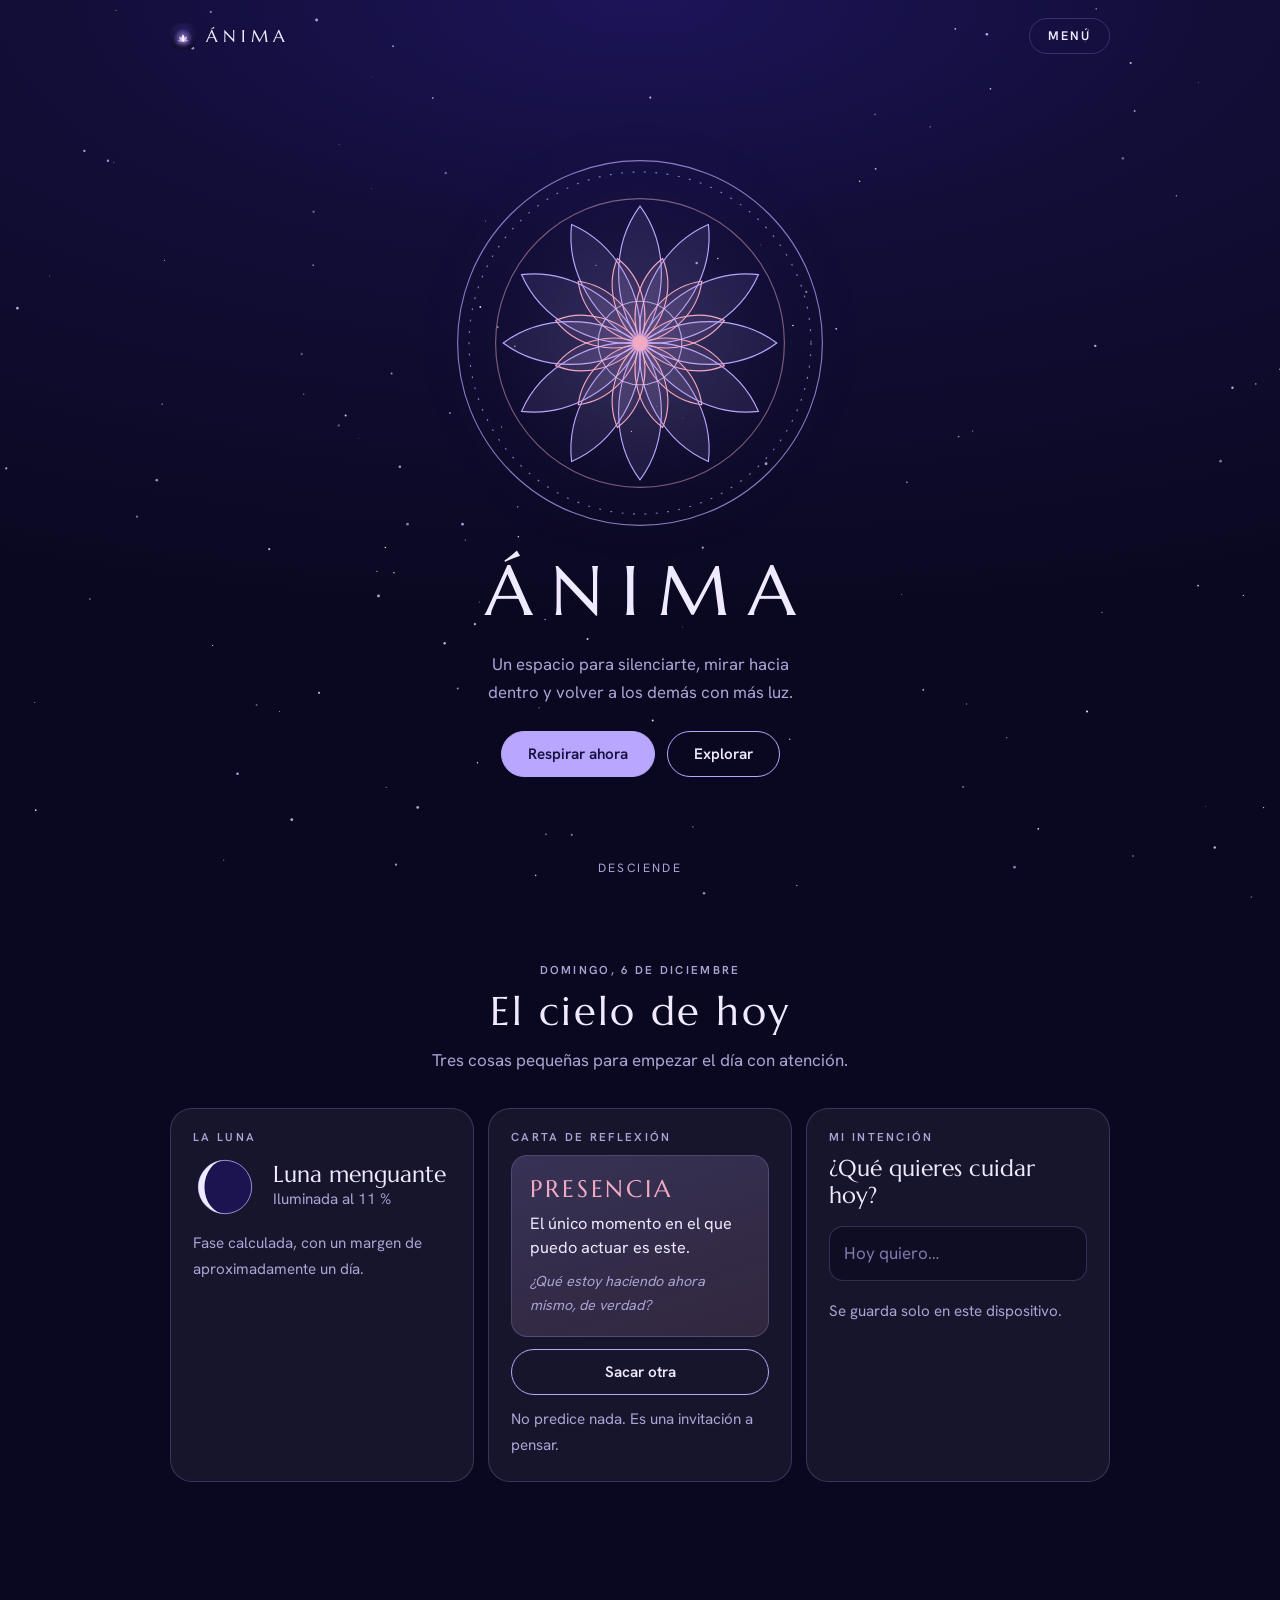
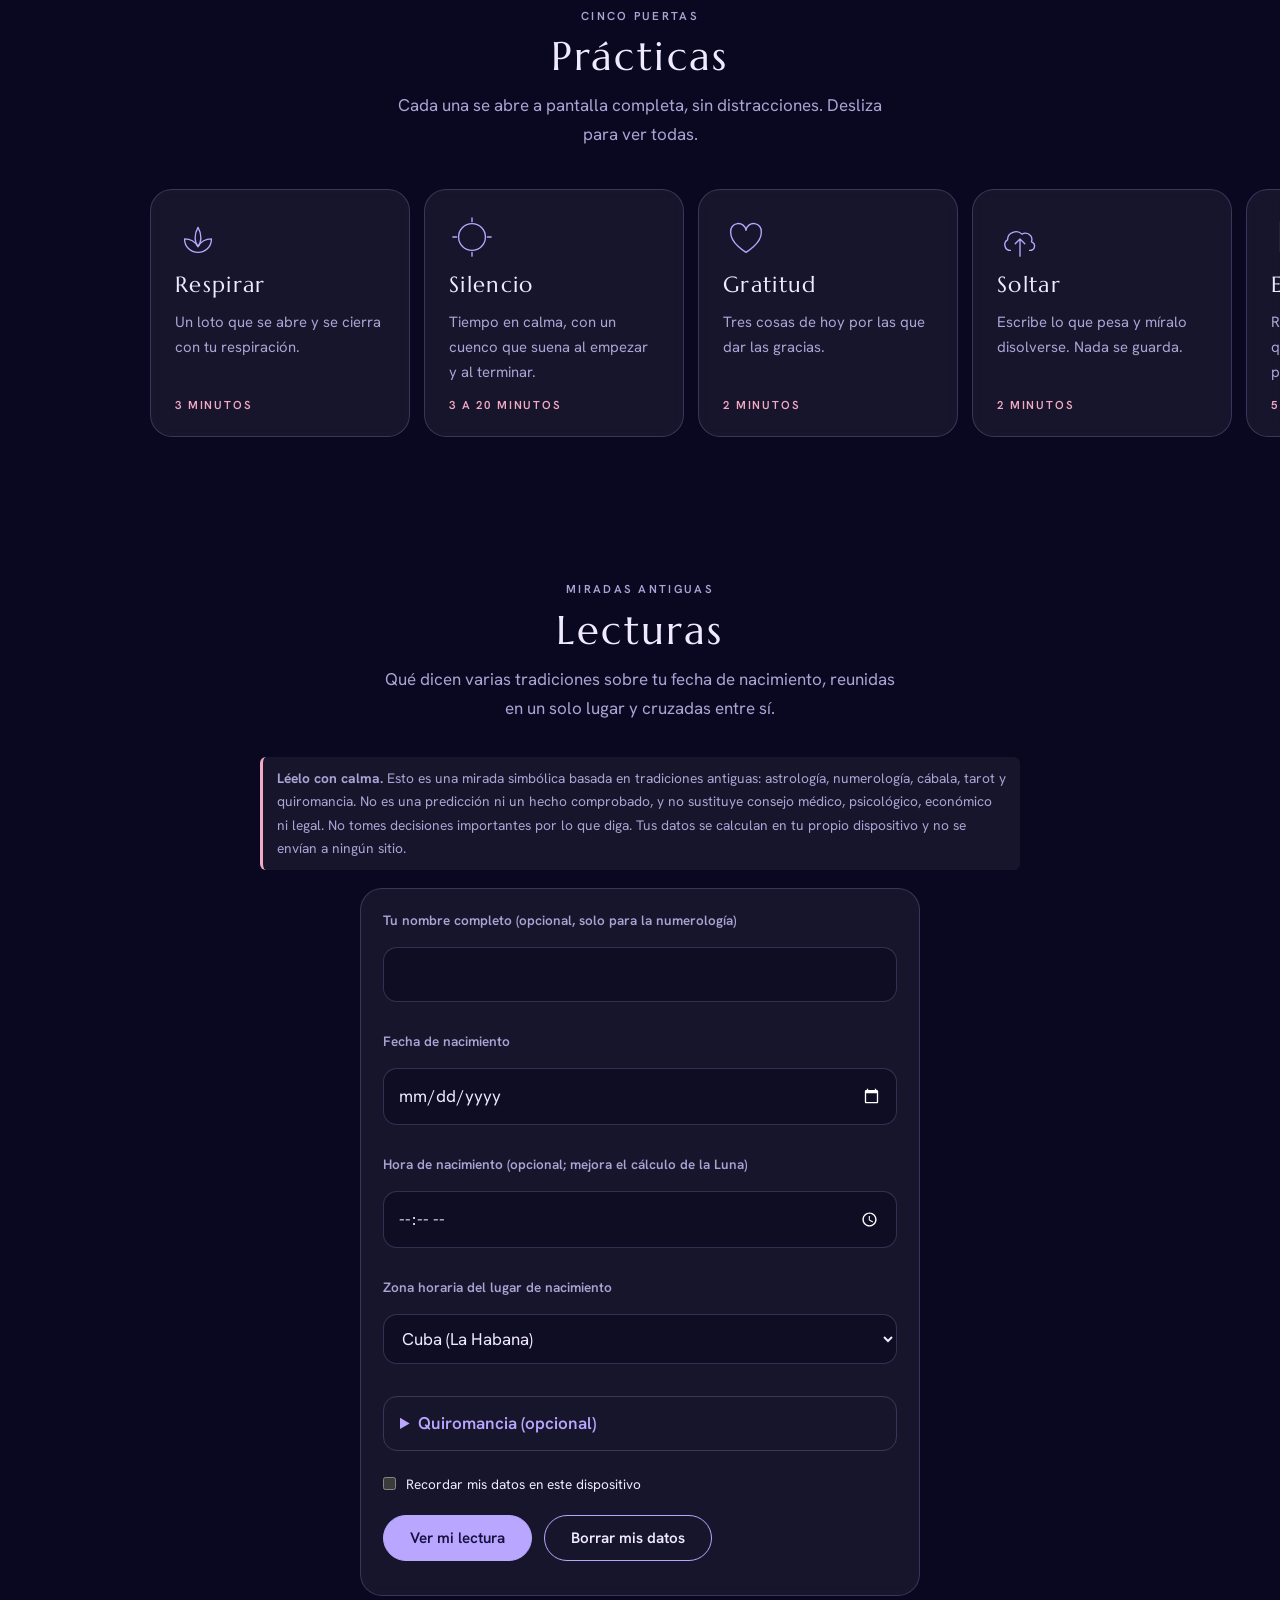
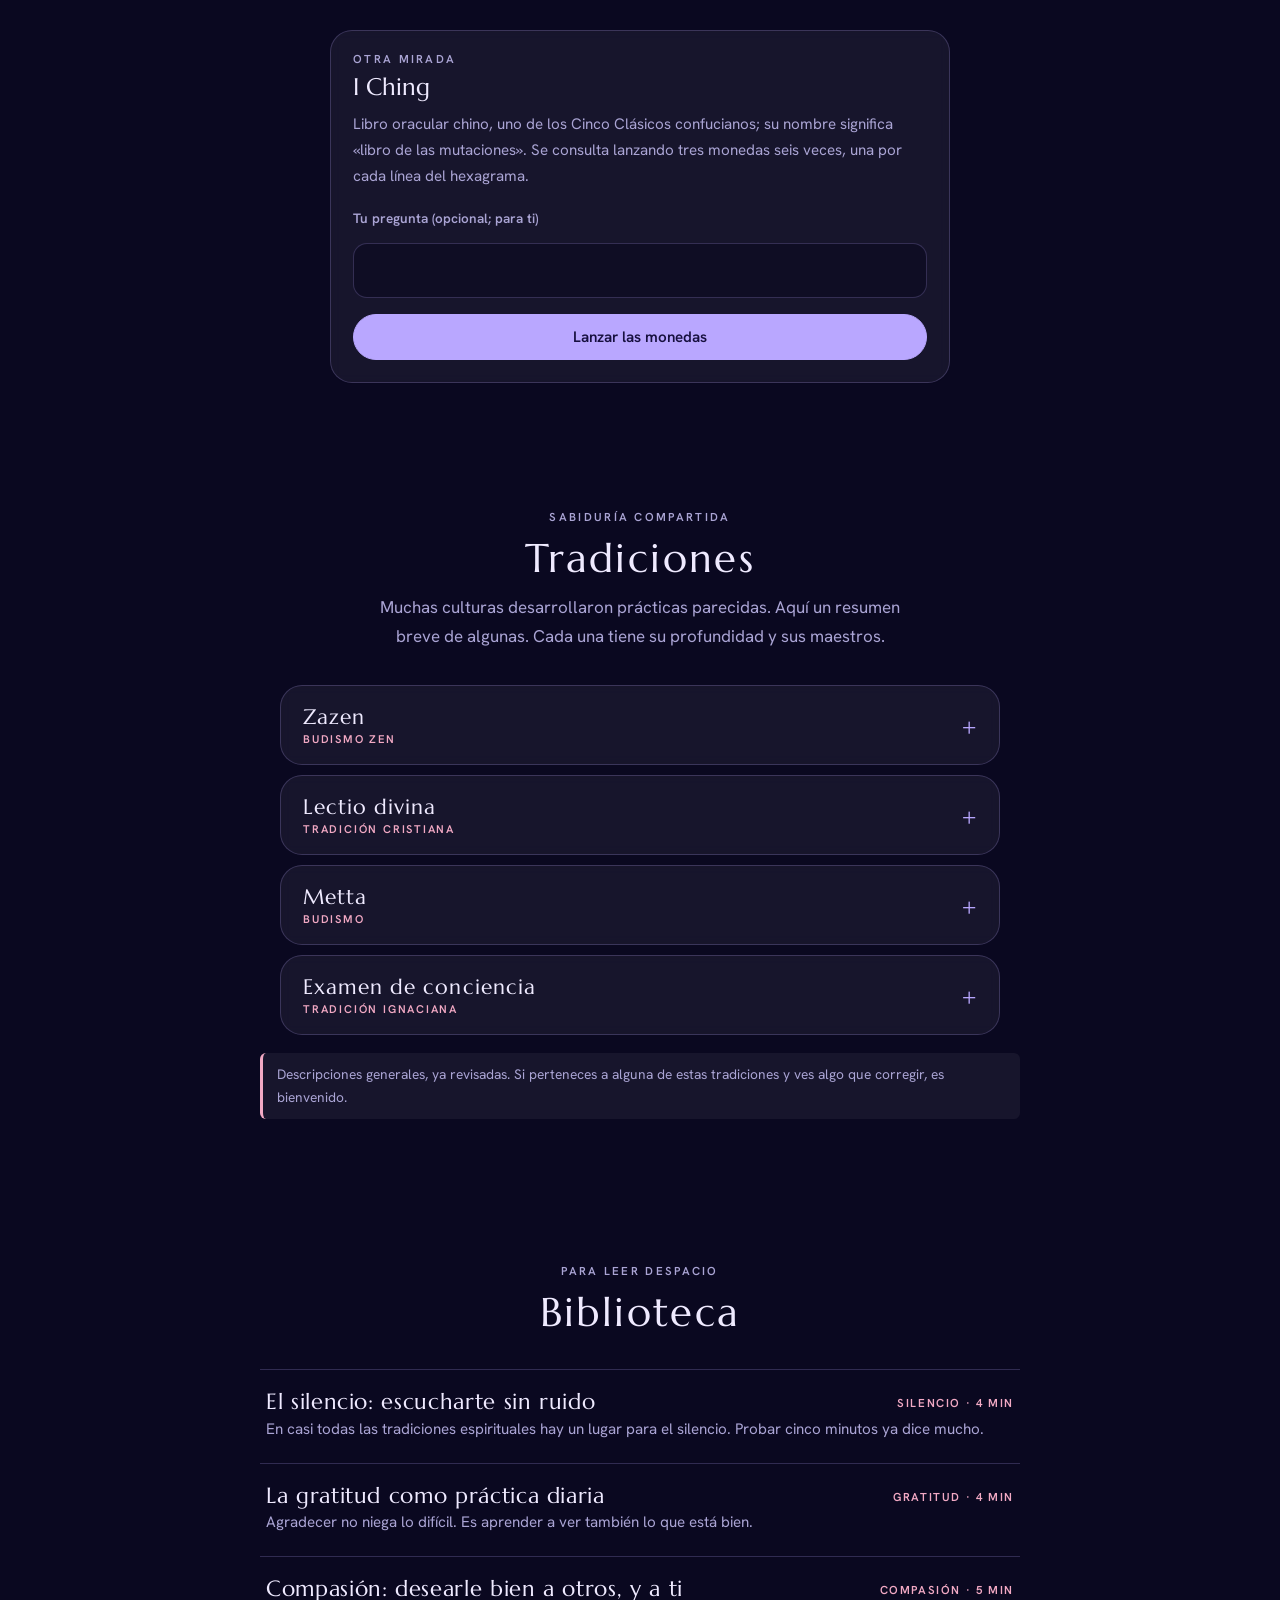
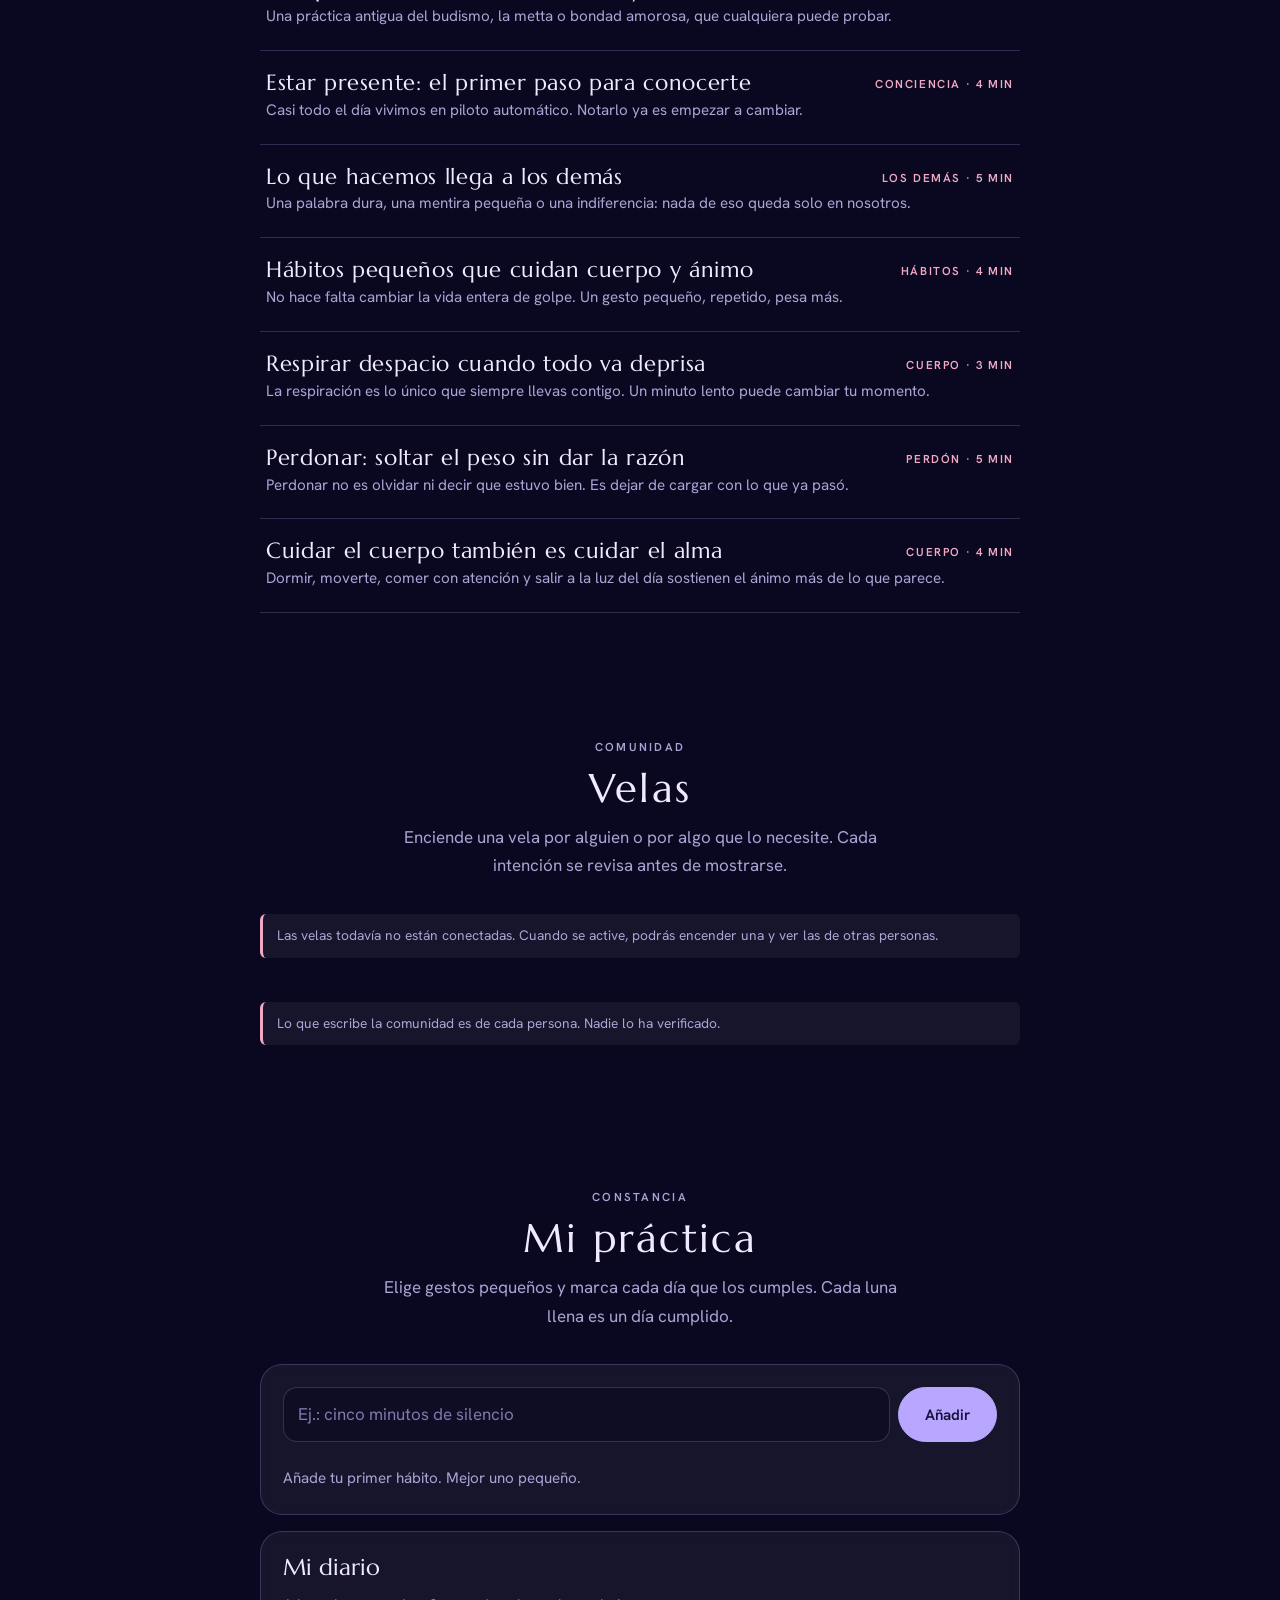
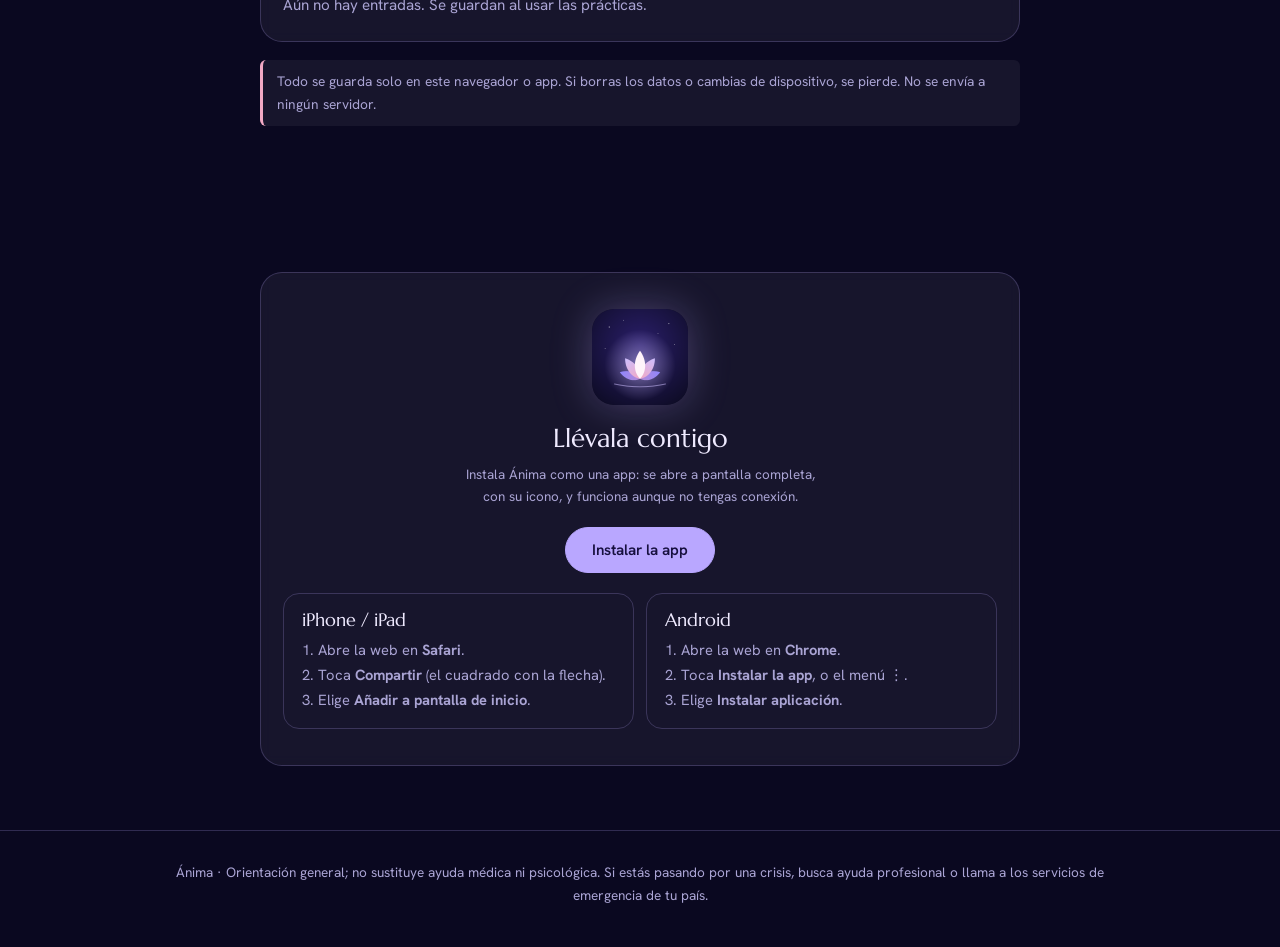
==== commit 44d493bb: "Actualizar el aviso de las Tradiciones: ya estan revisadas El aviso de la seccion Tradiciones deja d" ====
--- a/index.html
+++ b/index.html
@@ -135,7 +135,7 @@
     <details class="vidrio"><summary><span>Metta<small>Budismo</small></span></summary><div class="c"><p>«Bondad amorosa». Consiste en repetir en silencio deseos de bienestar, primero hacia uno mismo y luego hacia otras personas, ampliando poco a poco el círculo.</p><p data-articulo="compasion-metta">Hay un <a href="/articulos/compasion-metta/">artículo</a> con una versión sencilla.</p></div></details>
     <details class="vidrio"><summary><span>Examen de conciencia<small>Tradición ignaciana</small></span></summary><div class="c"><p>Un repaso breve del día en la tradición cristiana ignaciana: agradecer, mirar con honestidad lo vivido, pedir perdón y mirar al día siguiente.</p><p>Es la base del <a href="#practicas">examen del día</a> de esta web.</p></div></details>
   </div>
-  <p class="aviso">Descripciones generales en revisión. Si perteneces a alguna de estas tradiciones y ves algo que corregir, es bienvenido.</p>
+  <p class="aviso">Descripciones generales, ya revisadas. Si perteneces a alguna de estas tradiciones y ves algo que corregir, es bienvenido.</p>
 </div></section>
 
 <section id="cuba" class="oculto"><div class="ancho">
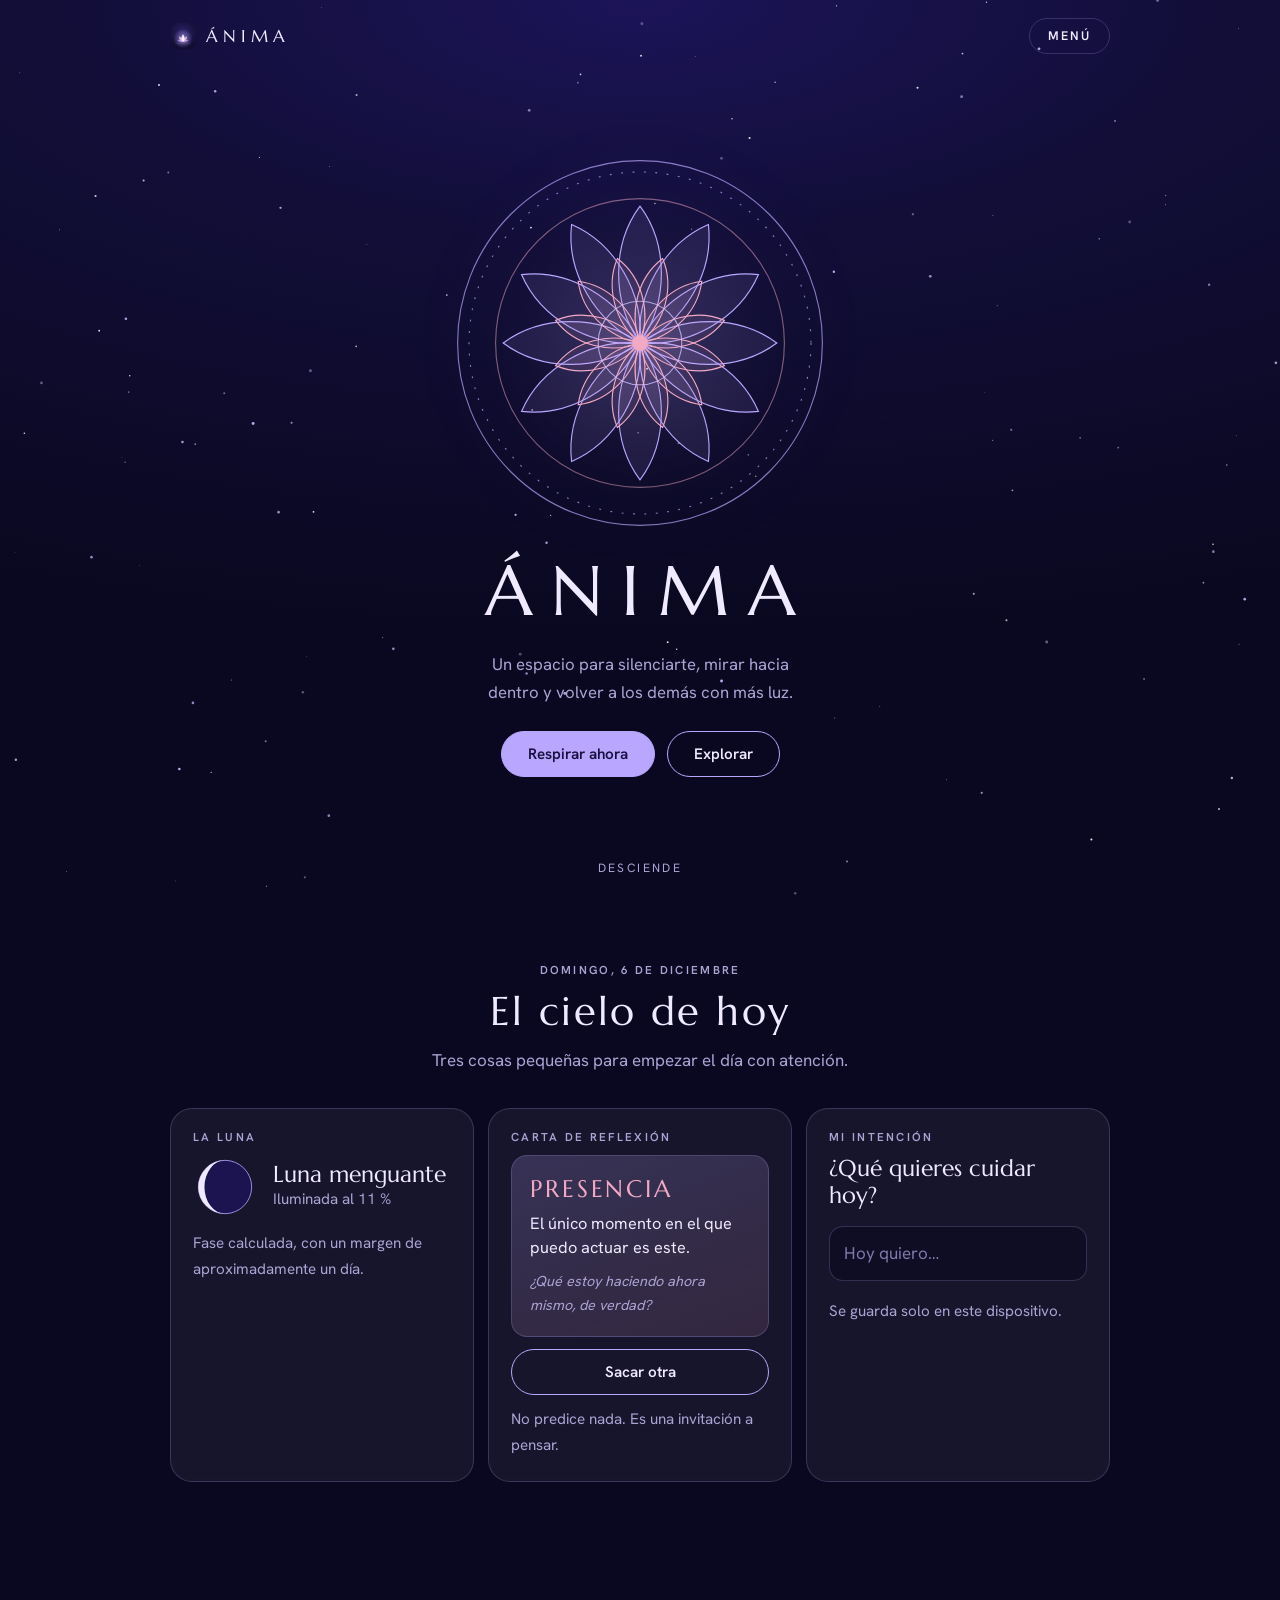
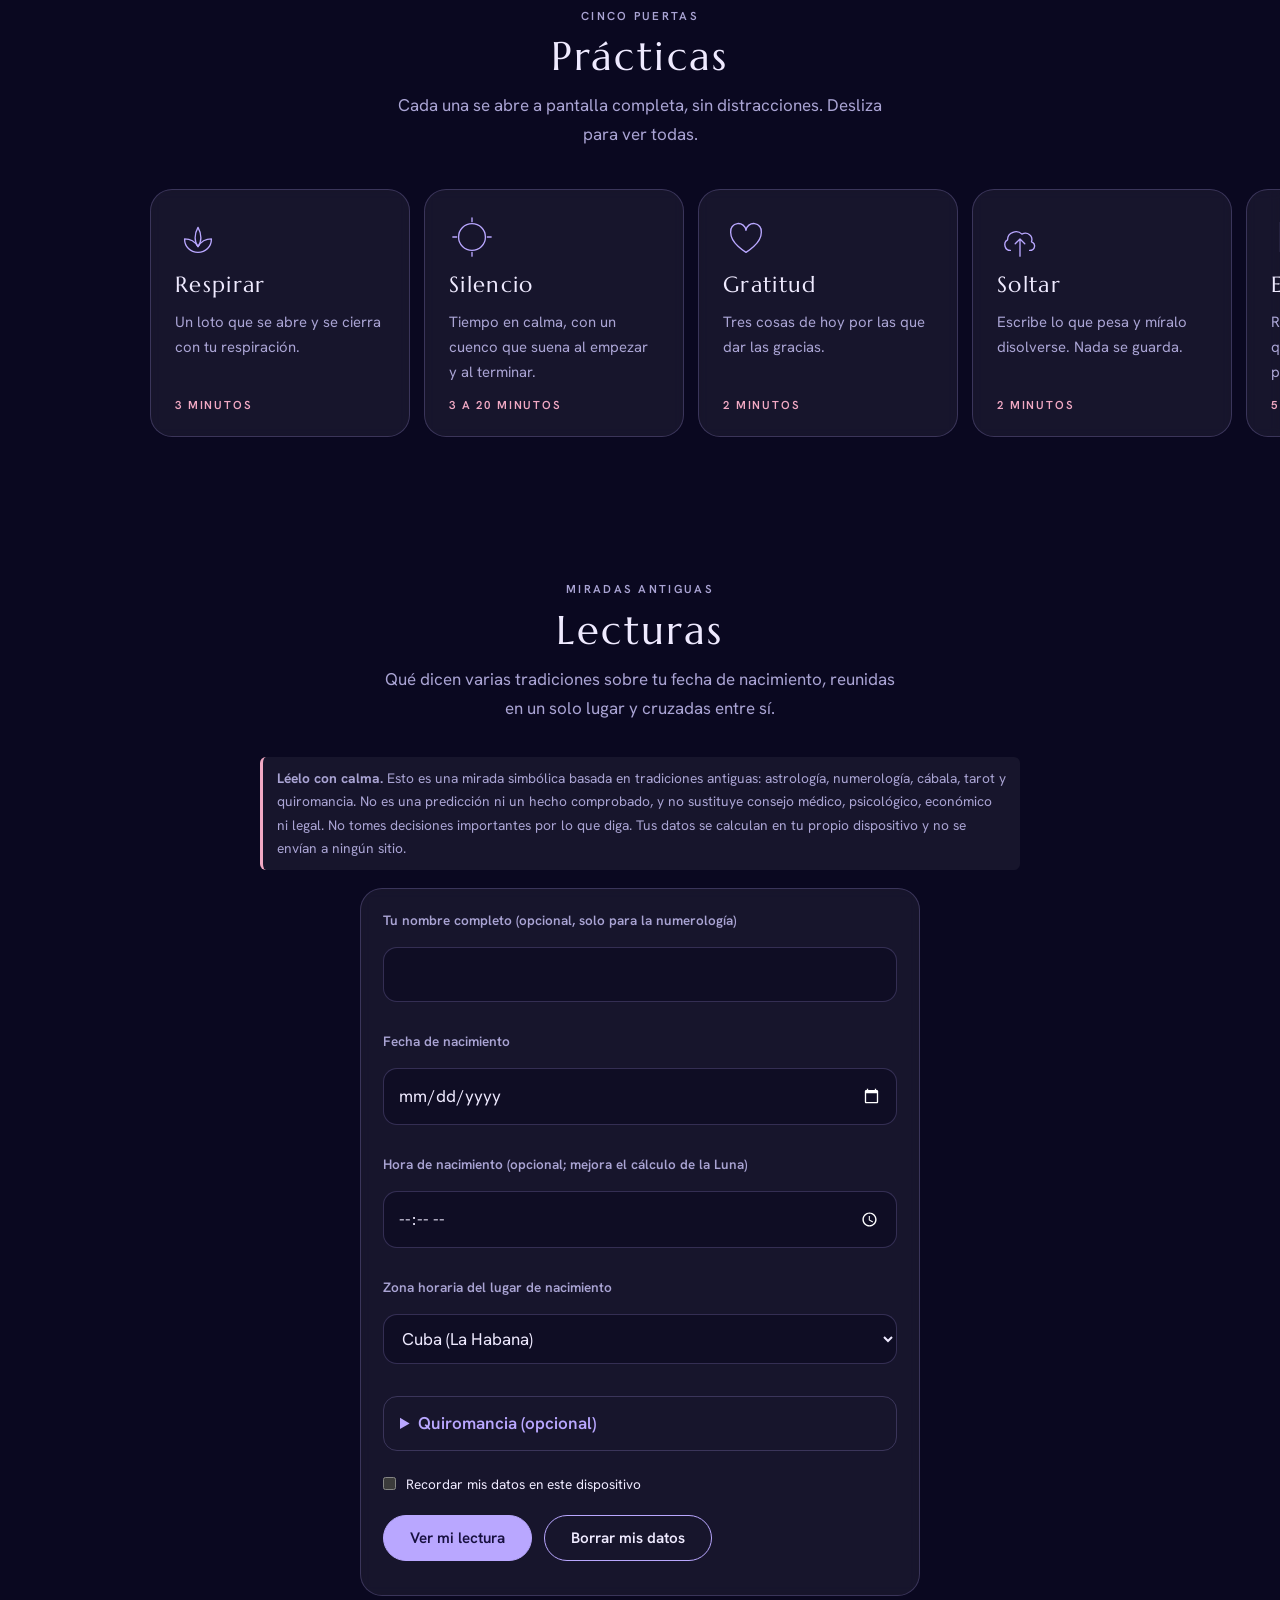
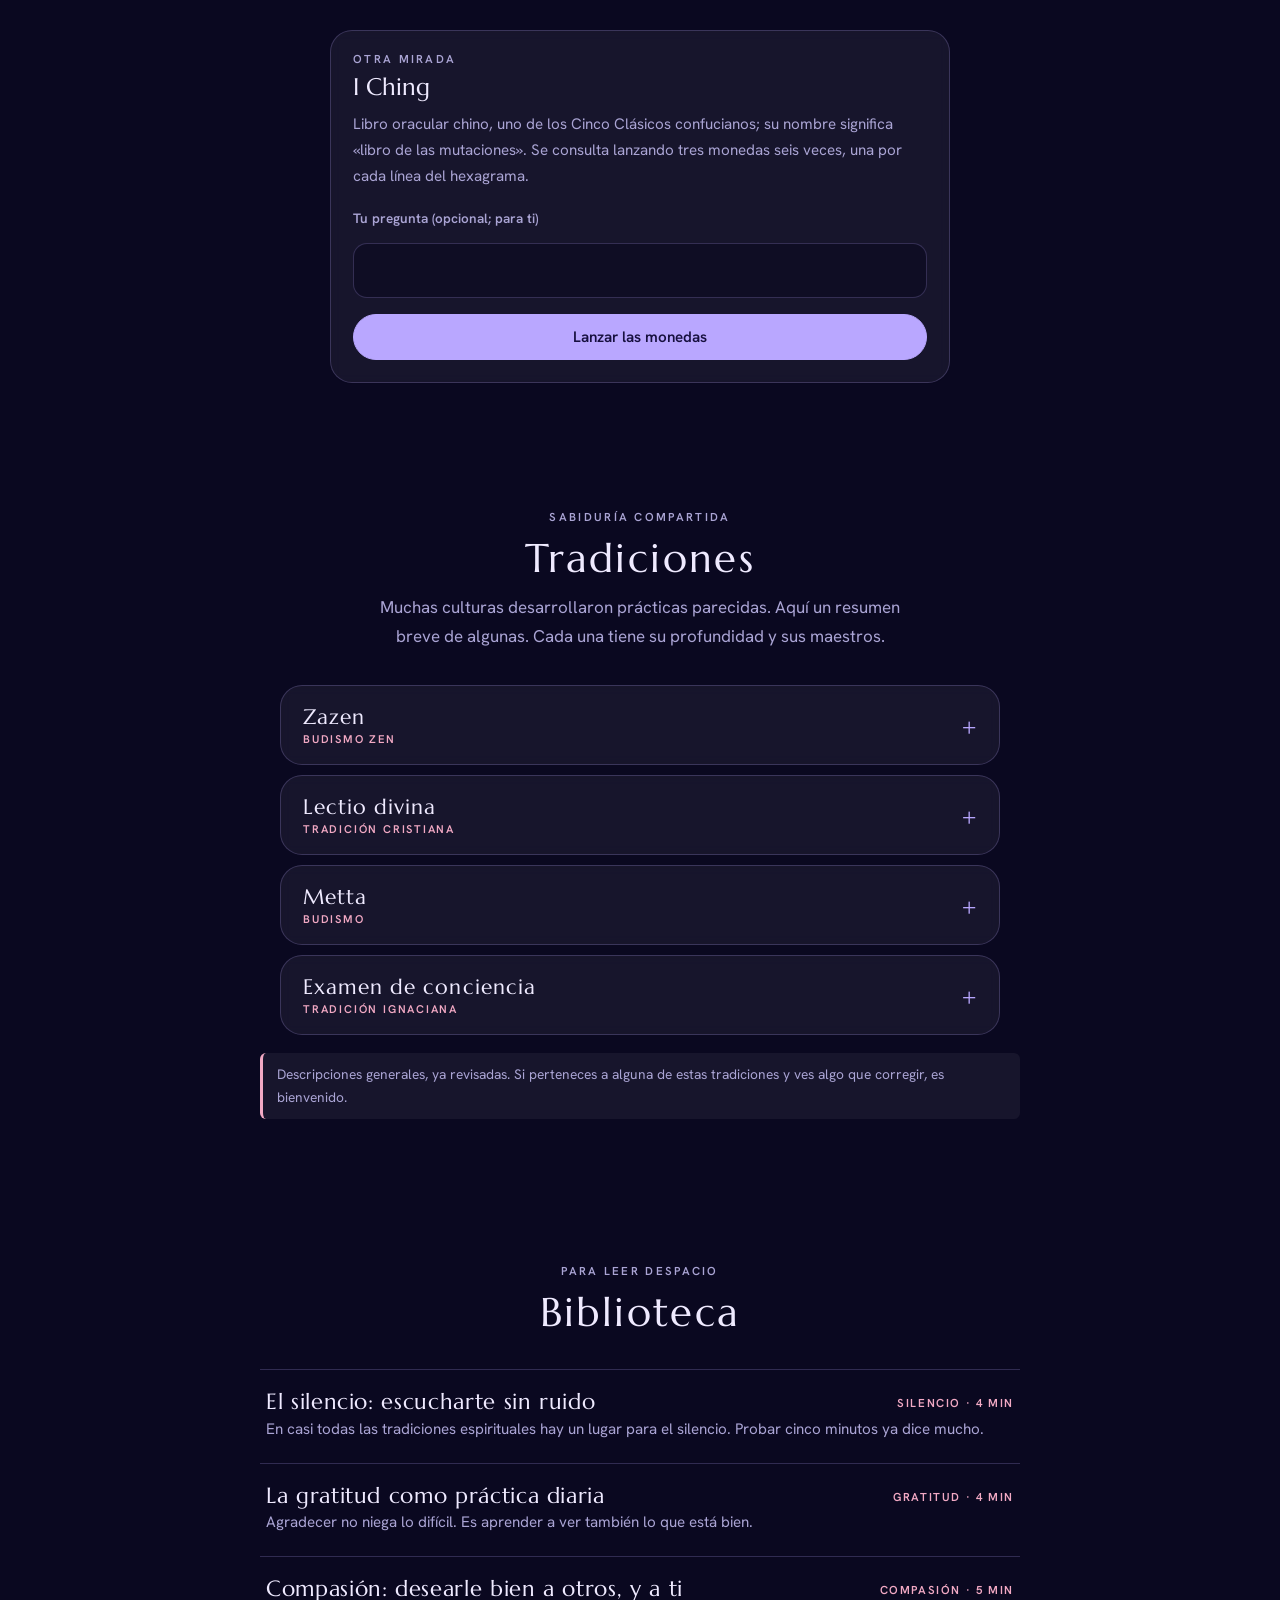
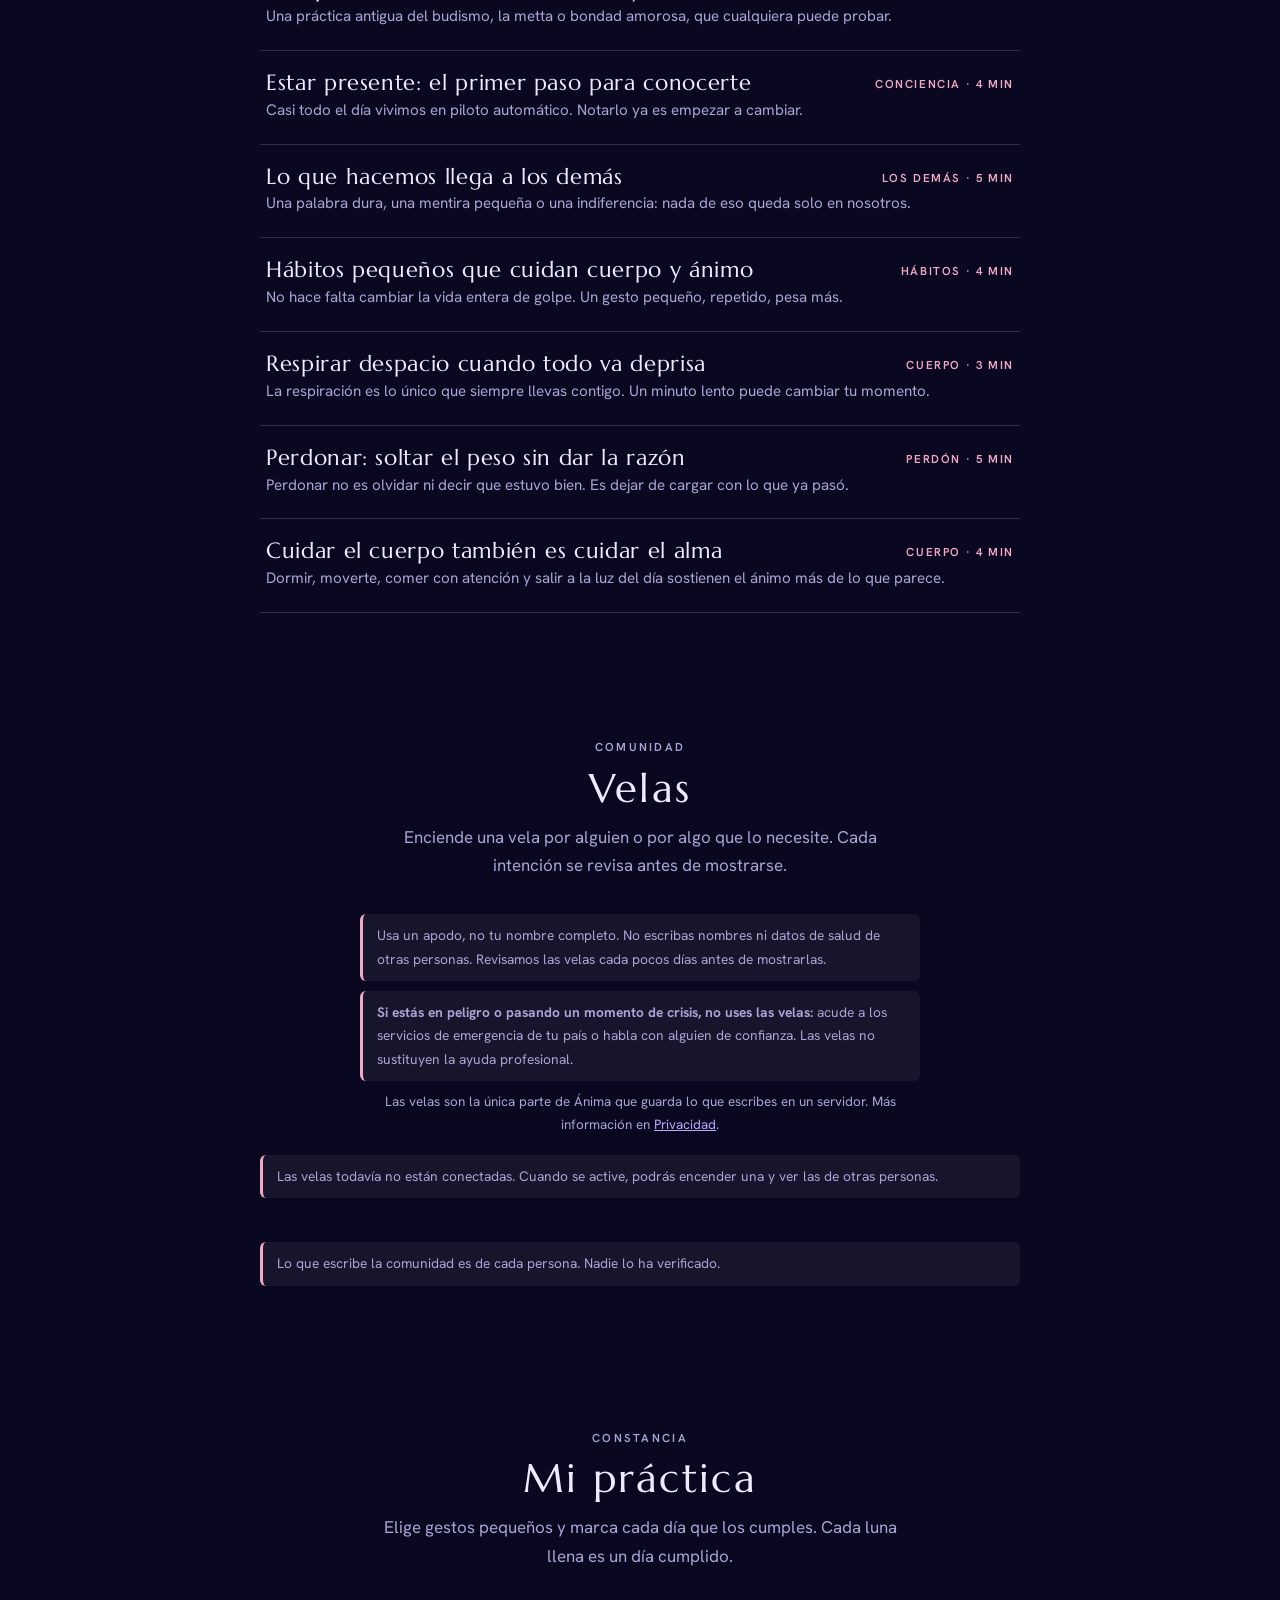
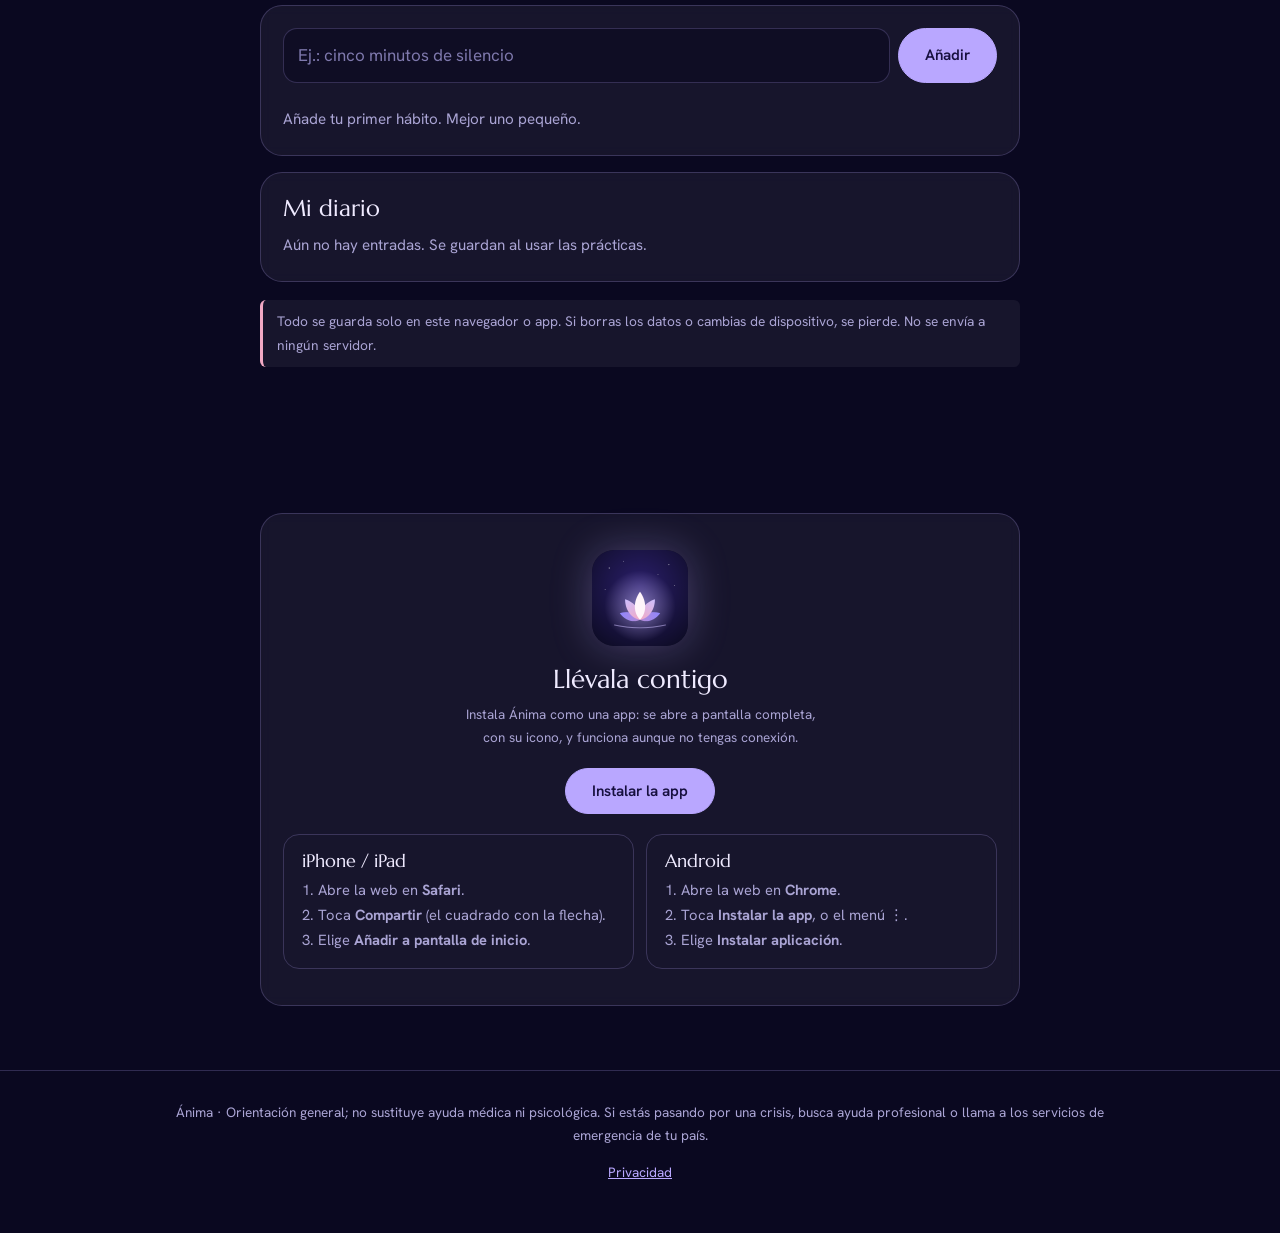
==== commit 99077529: "Preparar las velas: avisos, página de privacidad y plazo de revisión - Sección Velas: apodo en vez d" ====
--- a/index.html
+++ b/index.html
@@ -154,6 +154,11 @@
 
 <section id="velas"><div class="ancho">
   <div class="enc aparece"><span class="etq">Comunidad</span><h2>Velas</h2><p>Enciende una vela por alguien o por algo que lo necesite. Cada intención se revisa antes de mostrarse.</p></div>
+  <div class="com-avisos">
+    <p class="aviso">Usa un apodo, no tu nombre completo. No escribas nombres ni datos de salud de otras personas. Revisamos las velas cada pocos días antes de mostrarlas.</p>
+    <p class="aviso"><b>Si estás en peligro o pasando un momento de crisis, no uses las velas:</b> acude a los servicios de emergencia de tu país o habla con alguien de confianza. Las velas no sustituyen la ayuda profesional.</p>
+    <p class="nota">Las velas son la única parte de Ánima que guarda lo que escribes en un servidor. Más información en <a href="/privacidad/">Privacidad</a>.</p>
+  </div>
   <div class="vidrio tile" id="com-activa" style="max-width:560px;margin:0 auto">
     <label for="com-nombre" style="margin-top:0">Tu nombre (o un apodo)</label><input id="com-nombre" maxlength="40" autocomplete="nickname">
     <label for="com-texto">Tu intención</label><textarea id="com-texto" rows="3" maxlength="300" placeholder="Por la salud de…, por la paz de…, por quien lo necesita"></textarea>
@@ -190,7 +195,7 @@
 </div></section>
 </main>
 
-<footer><div class="ancho">Ánima · Orientación general; no sustituye ayuda médica ni psicológica. Si estás pasando por una crisis, busca ayuda profesional o llama a los servicios de emergencia de tu país.</div></footer>
+<footer><div class="ancho">Ánima · Orientación general; no sustituye ayuda médica ni psicológica. Si estás pasando por una crisis, busca ayuda profesional o llama a los servicios de emergencia de tu país.</div><div class="ancho pie-enlaces"><a href="/privacidad/">Privacidad</a></div></footer>
 
 <!-- salas de practica -->
 <div class="sala" id="sala" role="dialog" aria-modal="true" aria-label="Práctica" aria-hidden="true">
--- a/estilo.css
+++ b/estilo.css
@@ -186,6 +186,8 @@
 .pasos h3{font-size:1.1rem;margin-bottom:6px}
 .pasos p{color:var(--suave);font-size:.92rem}
 footer{border-top:1px solid var(--borde);padding:30px 0 40px;text-align:center;color:var(--suave);font-size:.85rem}
+.pie-enlaces{margin-top:6px}.pie-enlaces a{display:inline-block;padding:8px 12px}
+.com-avisos{max-width:560px;margin:0 auto 18px}.com-avisos .aviso{margin:0 0 10px;max-width:none}.com-avisos .nota{margin:0;text-align:center}
 
 /* articulo */
 .pagina-articulo .cab{position:relative}
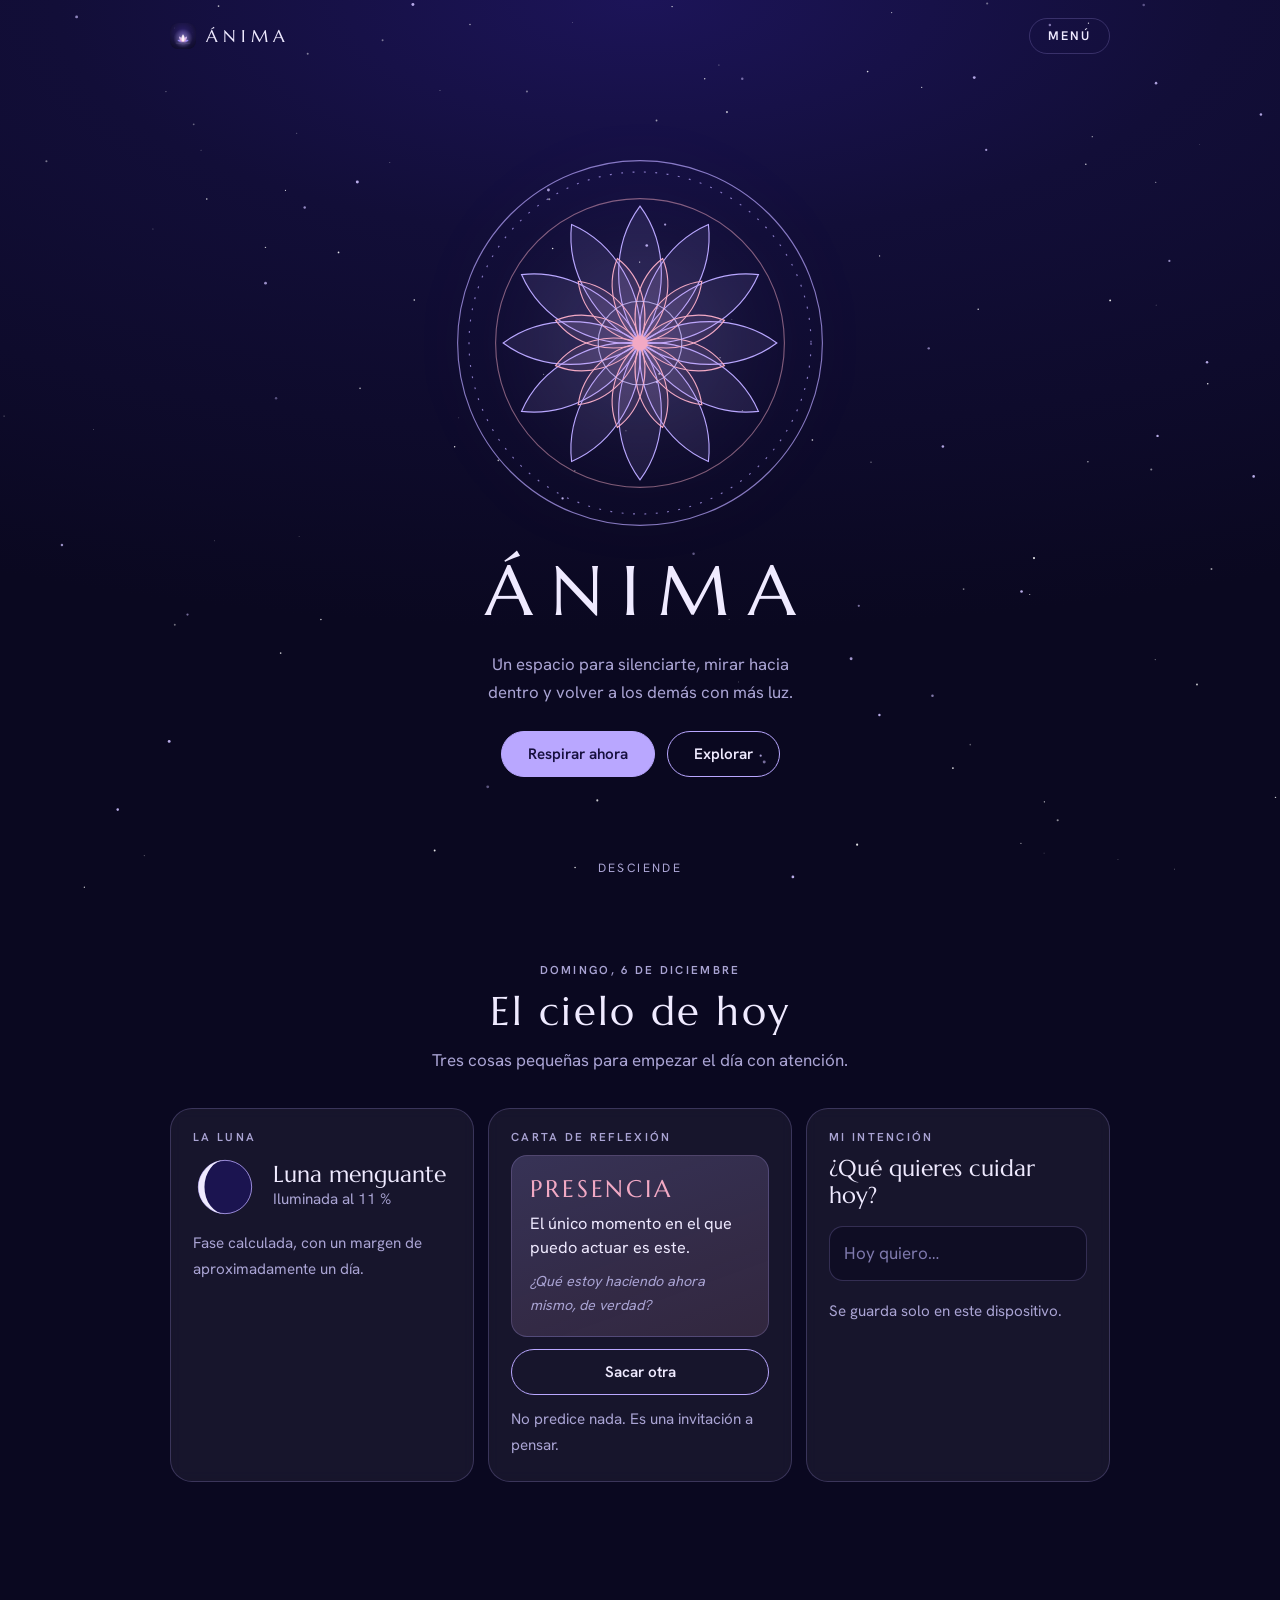
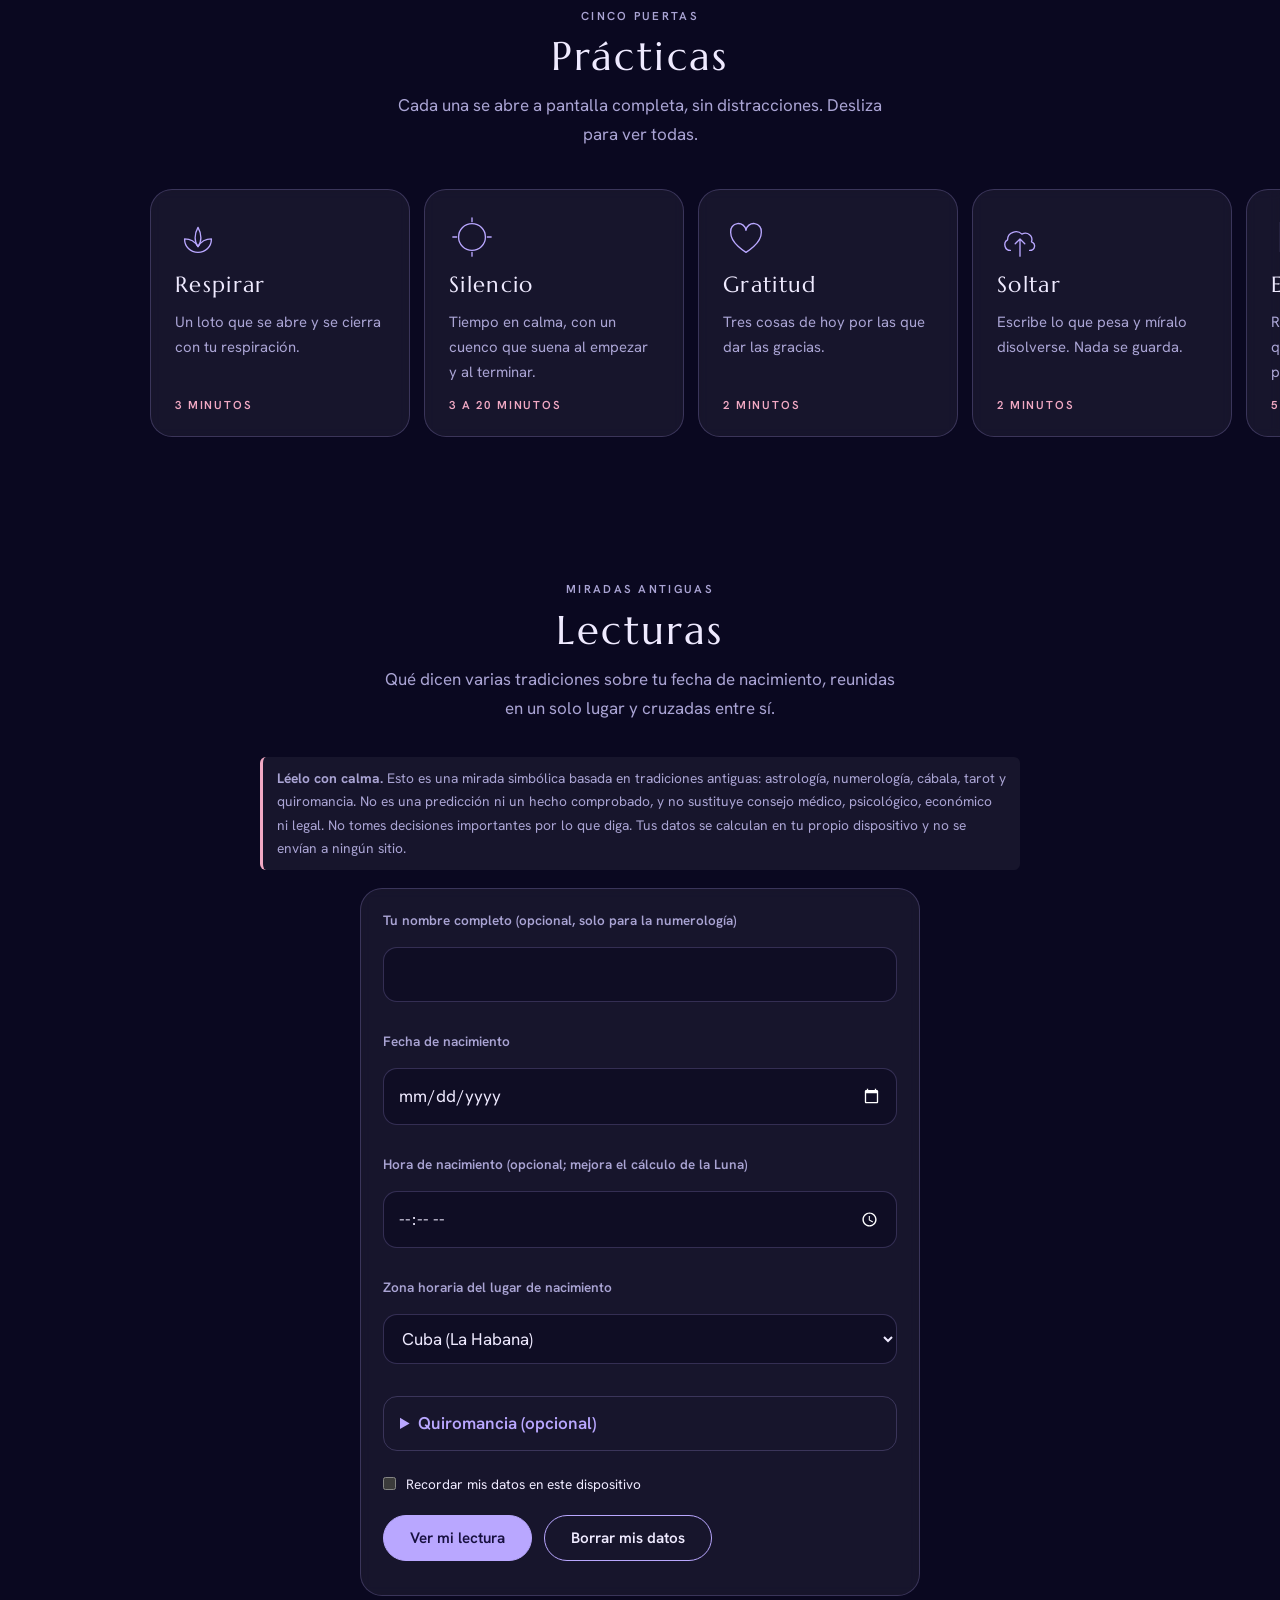
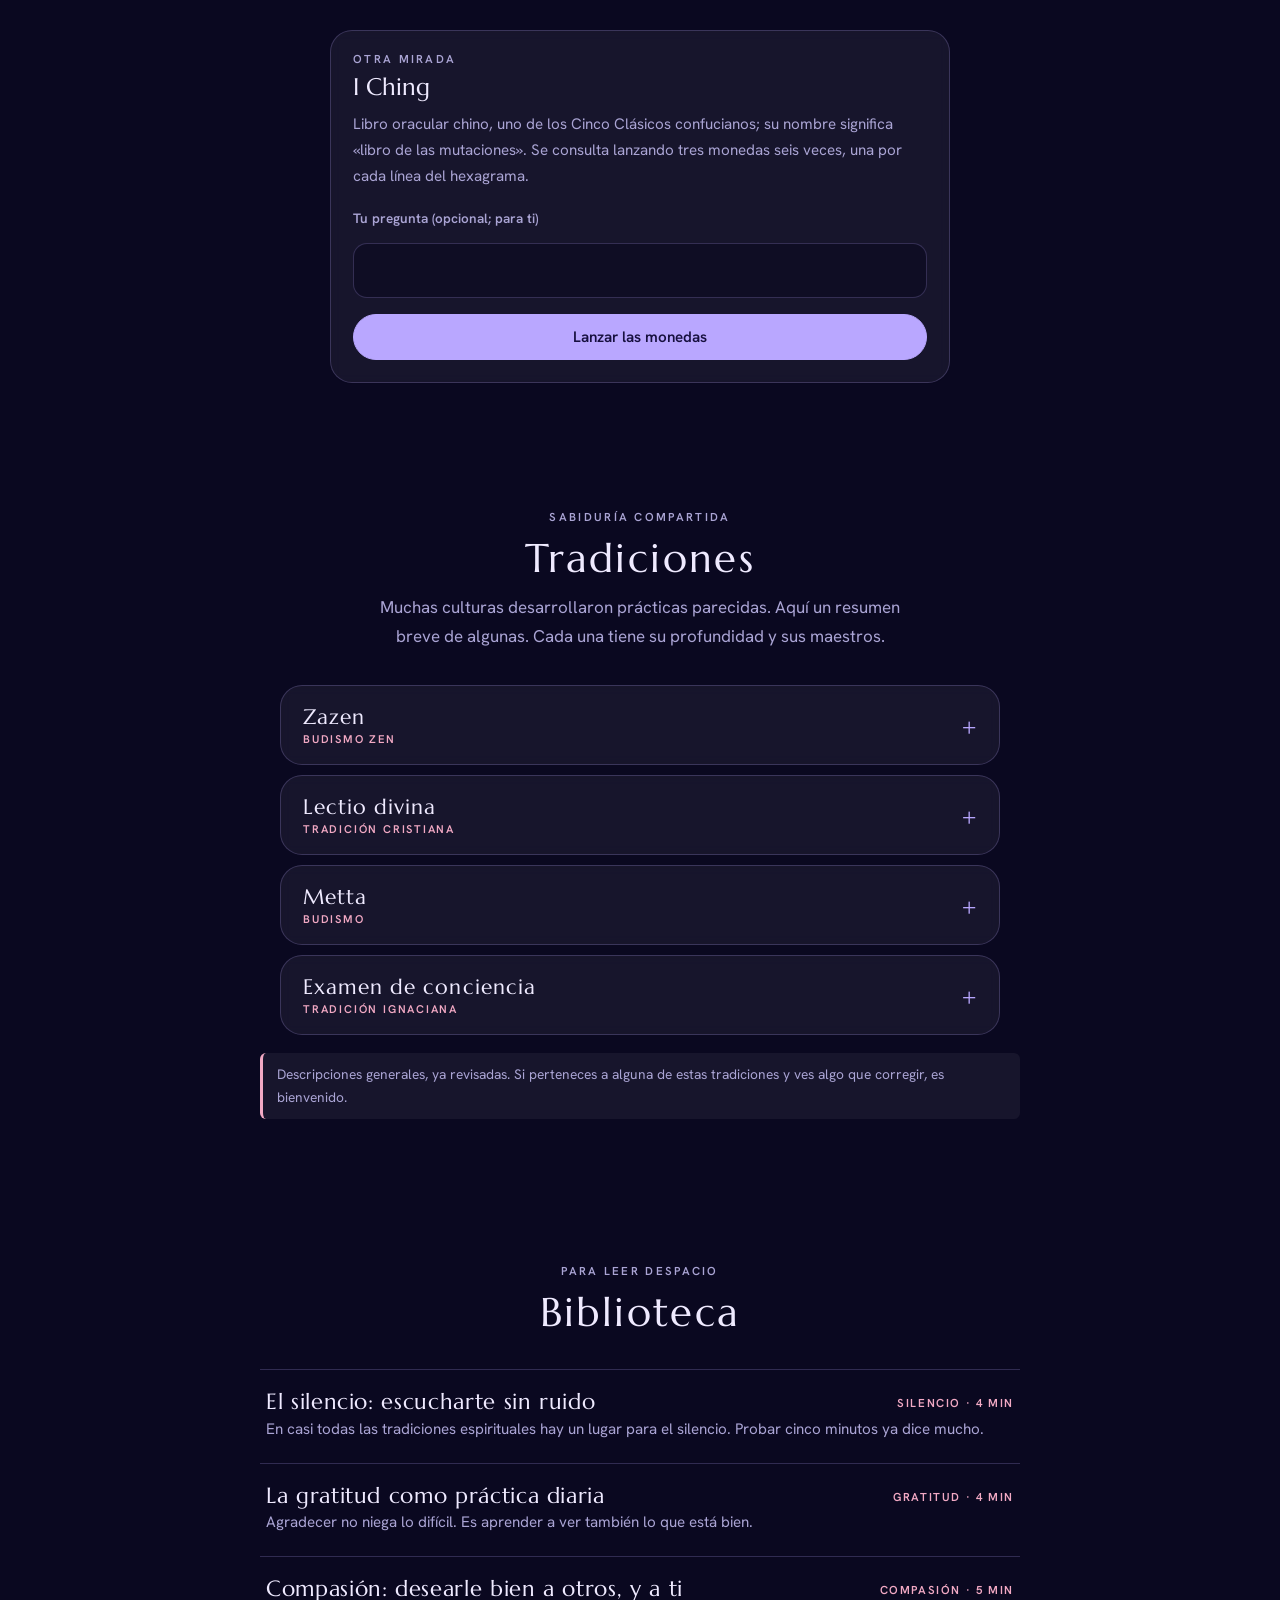
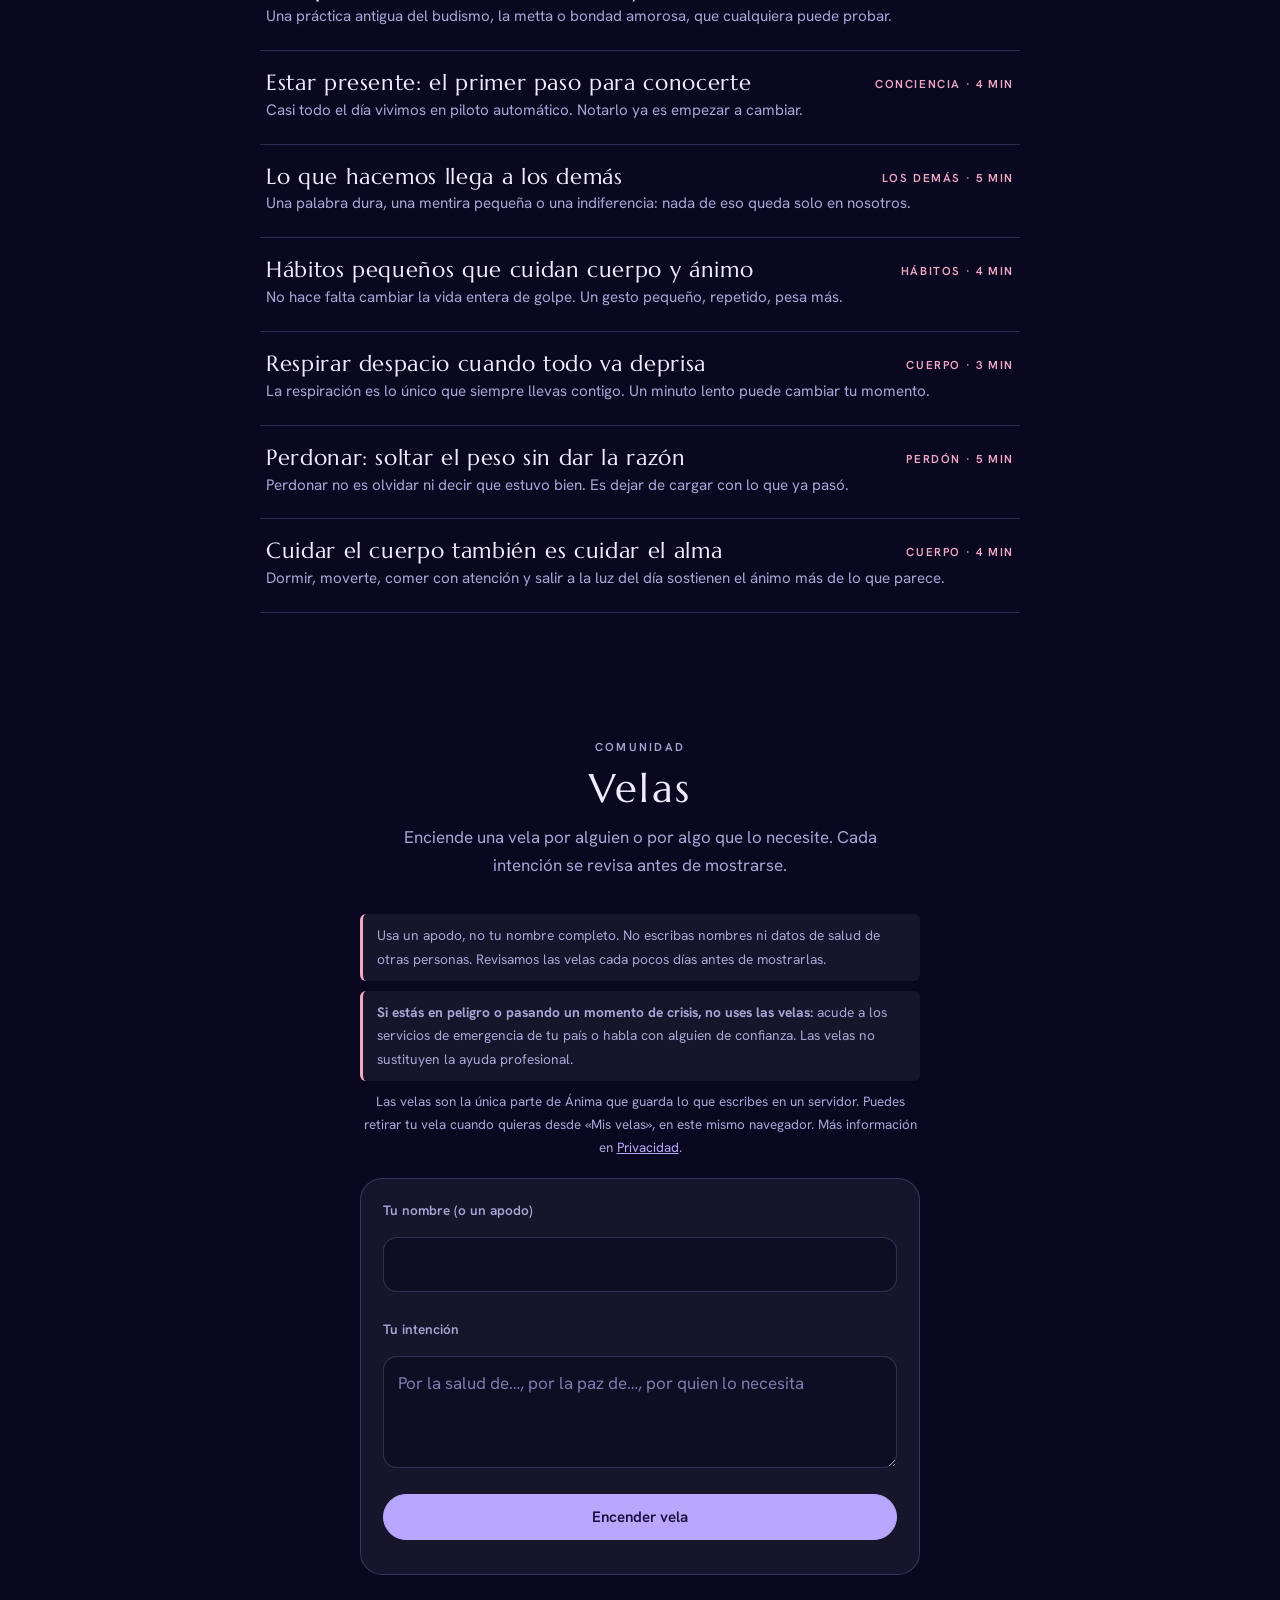
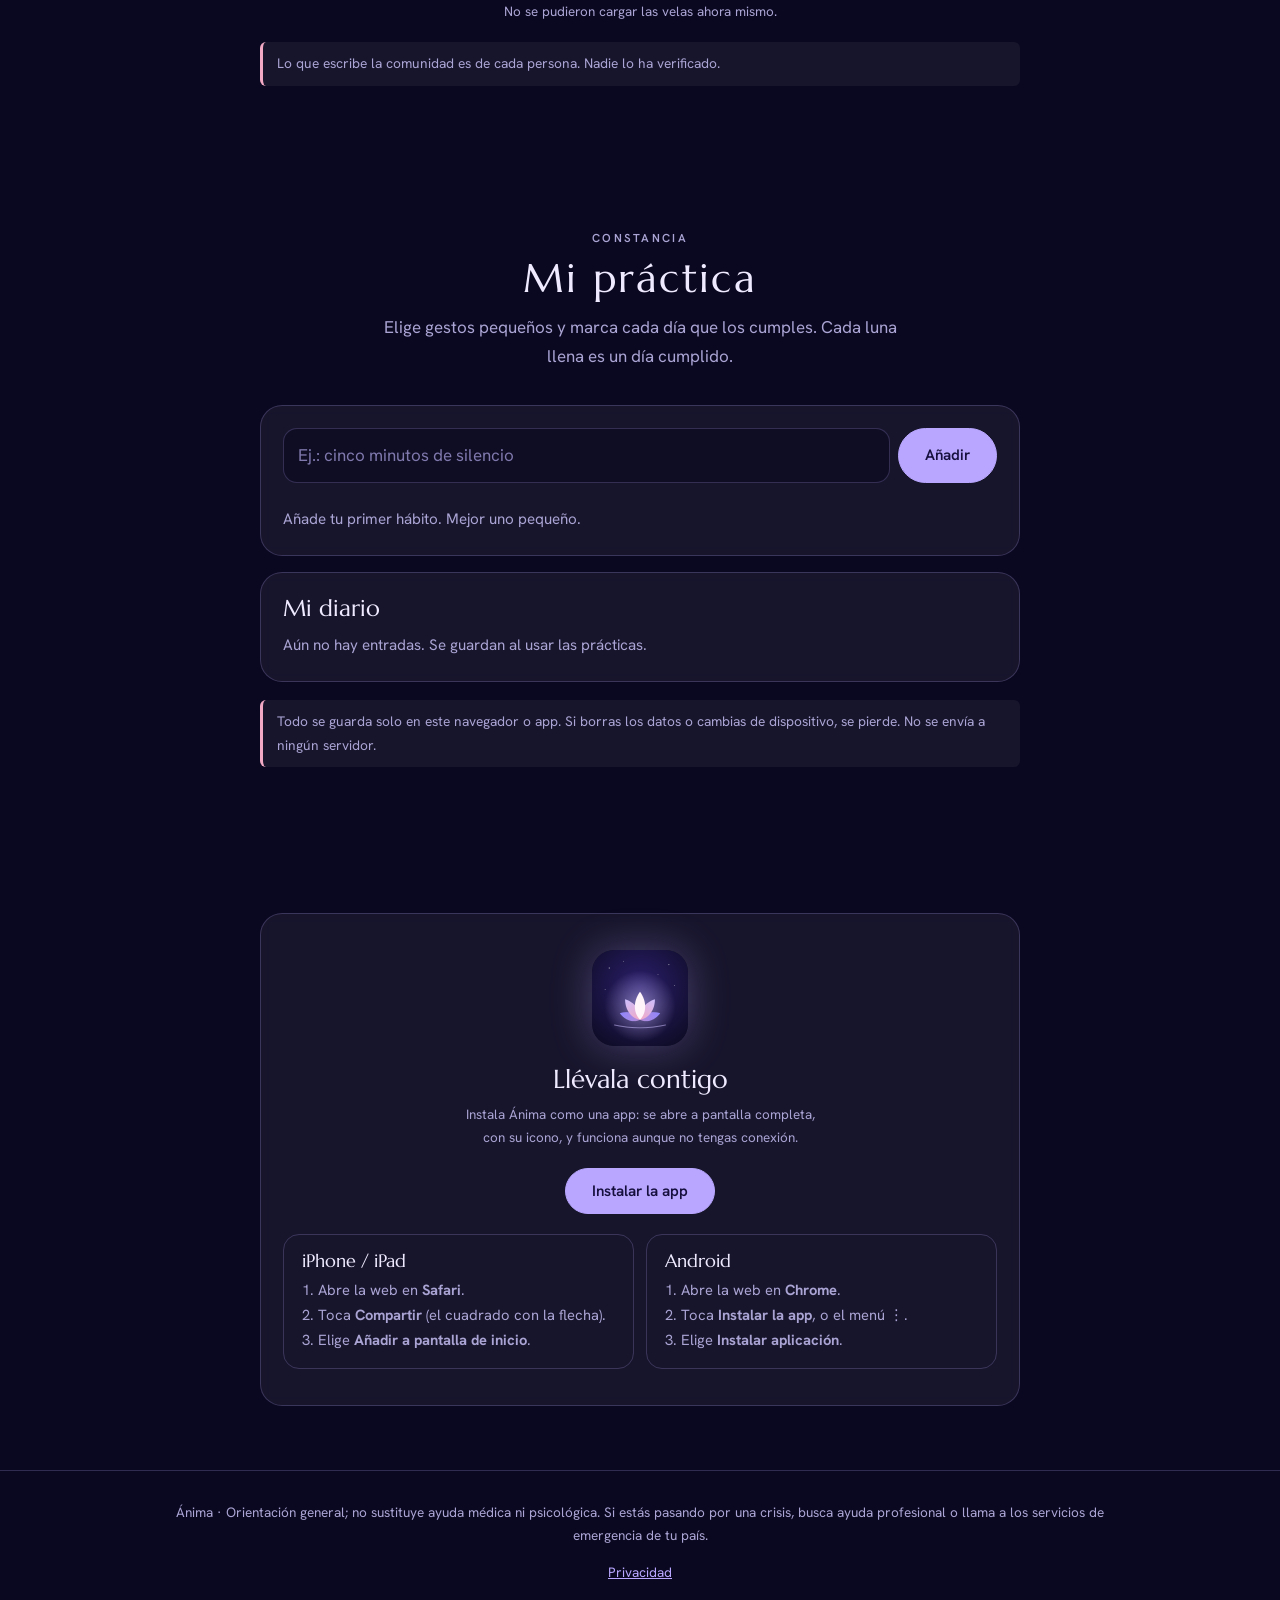
==== commit 8d628fc4: "Velas: bloque "Mis velas" para retirar la propia vela, y privacidad al dia Al enviar se genera la cl" ====
--- a/index.html
+++ b/index.html
@@ -157,13 +157,19 @@
   <div class="com-avisos">
     <p class="aviso">Usa un apodo, no tu nombre completo. No escribas nombres ni datos de salud de otras personas. Revisamos las velas cada pocos días antes de mostrarlas.</p>
     <p class="aviso"><b>Si estás en peligro o pasando un momento de crisis, no uses las velas:</b> acude a los servicios de emergencia de tu país o habla con alguien de confianza. Las velas no sustituyen la ayuda profesional.</p>
-    <p class="nota">Las velas son la única parte de Ánima que guarda lo que escribes en un servidor. Más información en <a href="/privacidad/">Privacidad</a>.</p>
+    <p class="nota">Las velas son la única parte de Ánima que guarda lo que escribes en un servidor. Puedes retirar tu vela cuando quieras desde «Mis velas», en este mismo navegador. Más información en <a href="/privacidad/">Privacidad</a>.</p>
   </div>
   <div class="vidrio tile" id="com-activa" style="max-width:560px;margin:0 auto">
     <label for="com-nombre" style="margin-top:0">Tu nombre (o un apodo)</label><input id="com-nombre" maxlength="40" autocomplete="nickname">
     <label for="com-texto">Tu intención</label><textarea id="com-texto" rows="3" maxlength="300" placeholder="Por la salud de…, por la paz de…, por quien lo necesita"></textarea>
     <button class="boton lleno" id="com-enviar" type="button" style="margin-top:8px">Encender vela</button><span id="com-ok" class="nota" role="status"></span>
   </div>
+  <div class="vidrio tile mis-velas oculto" id="mis-velas">
+    <h3>Mis velas</h3>
+    <p>Las velas que enviaste desde este navegador. Puedes retirarlas cuando quieras: se borran de verdad, estén aprobadas o no.</p>
+    <div id="mis-lista"></div>
+  </div>
+  <p class="nota mis-ok" id="mis-ok" role="status"></p>
   <p class="aviso oculto" id="com-inactiva">Las velas todavía no están conectadas. Cuando se active, podrás encender una y ver las de otras personas.</p>
   <div class="velas" id="com-lista"></div>
   <p class="aviso">Lo que escribe la comunidad es de cada persona. Nadie lo ha verificado.</p>
--- a/estilo.css
+++ b/estilo.css
@@ -187,6 +187,12 @@
 .pasos p{color:var(--suave);font-size:.92rem}
 footer{border-top:1px solid var(--borde);padding:30px 0 40px;text-align:center;color:var(--suave);font-size:.85rem}
 .pie-enlaces{margin-top:6px}.pie-enlaces a{display:inline-block;padding:8px 12px}
+.mis-velas{max-width:560px;margin:18px auto 0}
+.mi-vela{display:flex;align-items:center;justify-content:space-between;gap:12px;padding:12px 0;border-bottom:1px solid var(--borde)}
+.mi-vela:last-child{border:0}
+.mi-vela div{min-width:0;flex:1}.mi-vela p{color:var(--luz);overflow-wrap:anywhere}.mi-vela small{color:var(--suave);font-size:.75rem;overflow-wrap:anywhere}
+.mi-vela .boton{padding:8px 16px;font-size:.85rem;flex:none}
+.mis-ok{max-width:560px;margin:10px auto 0;text-align:center}.mis-ok:empty{display:none}
 .com-avisos{max-width:560px;margin:0 auto 18px}.com-avisos .aviso{margin:0 0 10px;max-width:none}.com-avisos .nota{margin:0;text-align:center}
 
 /* articulo */
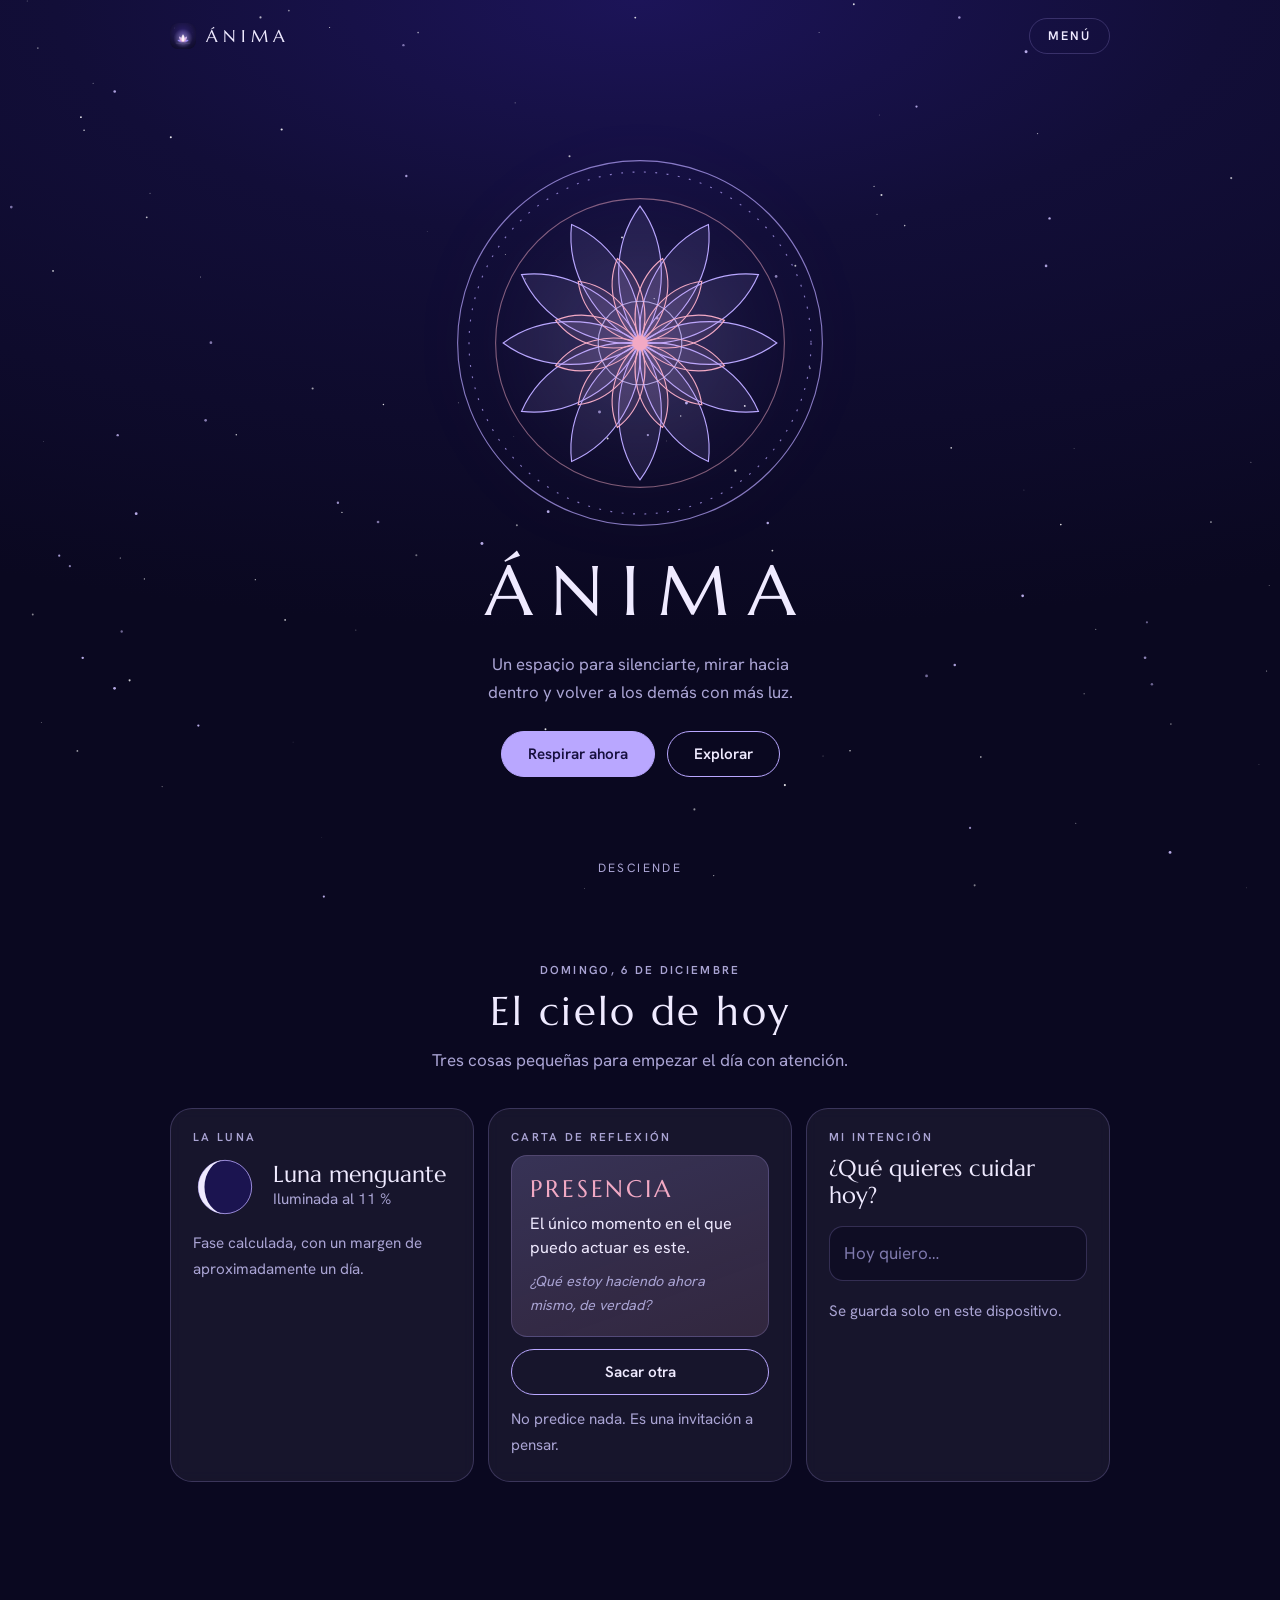
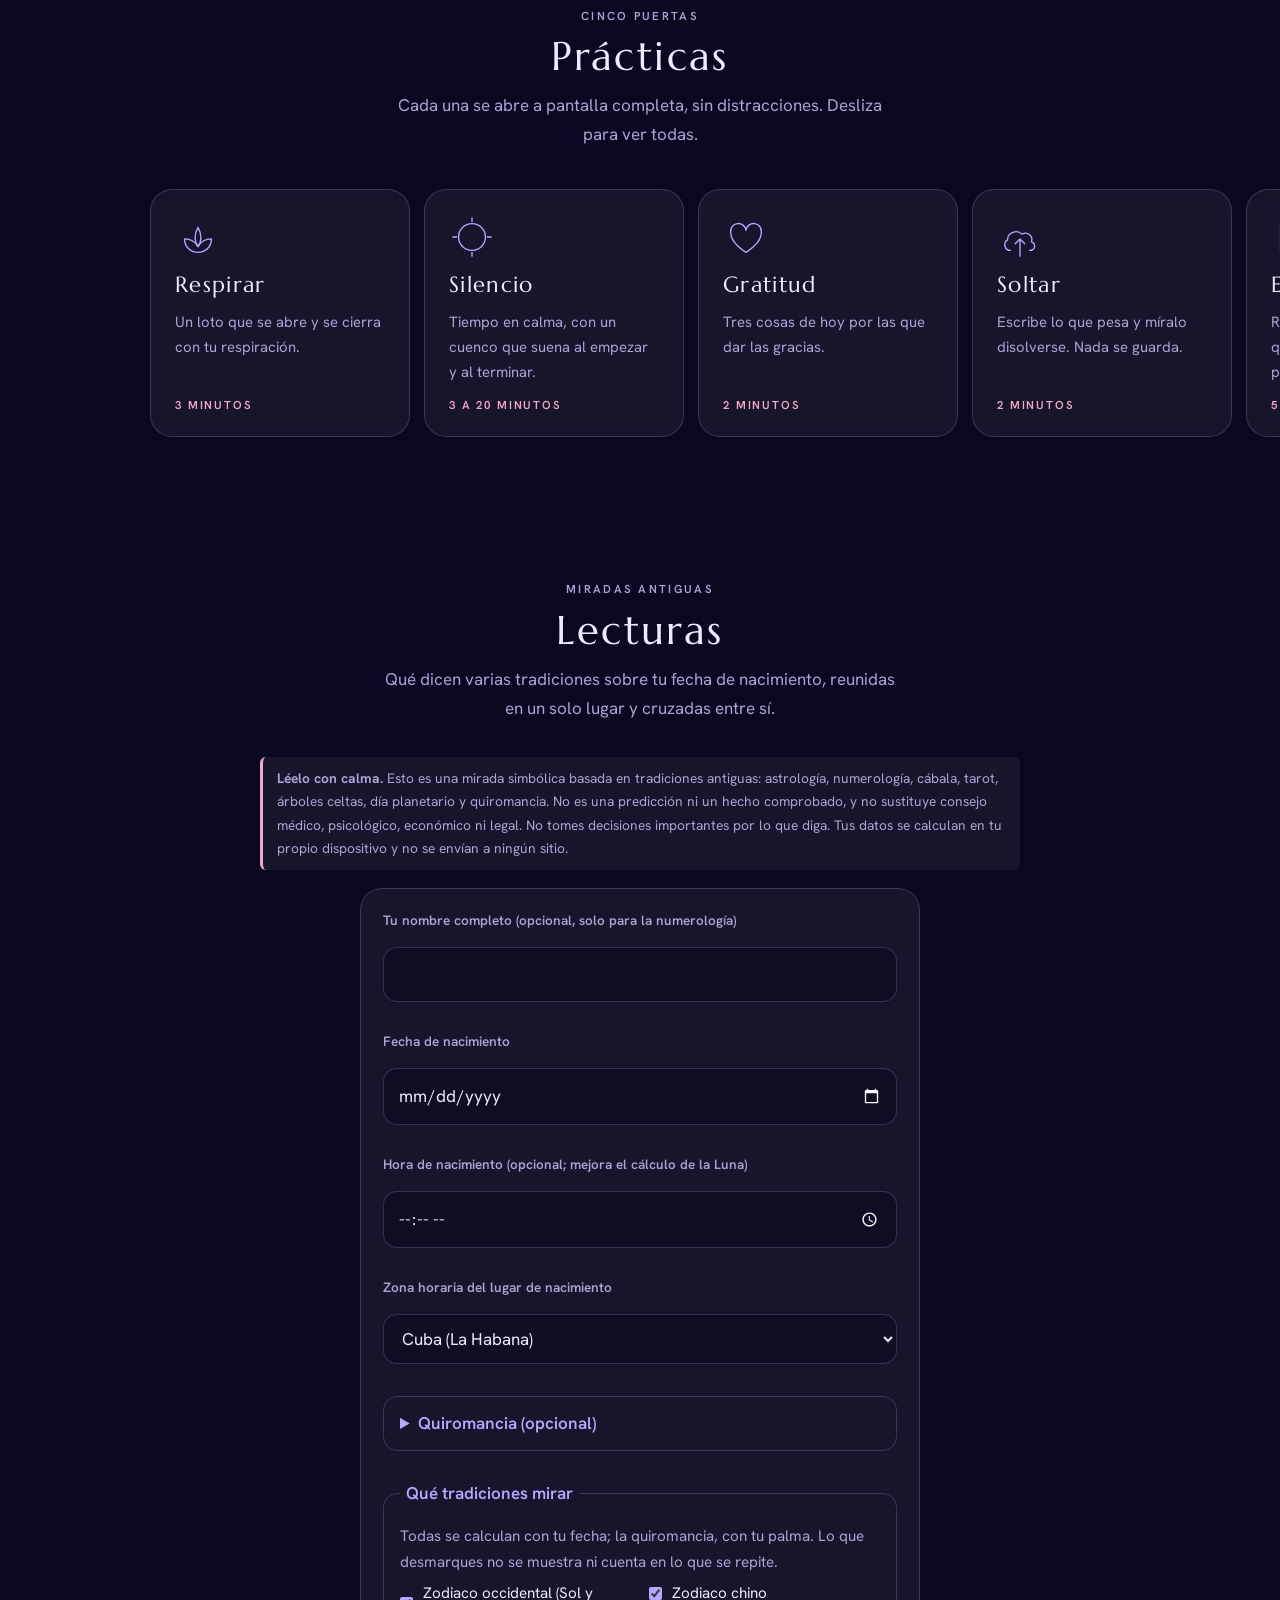
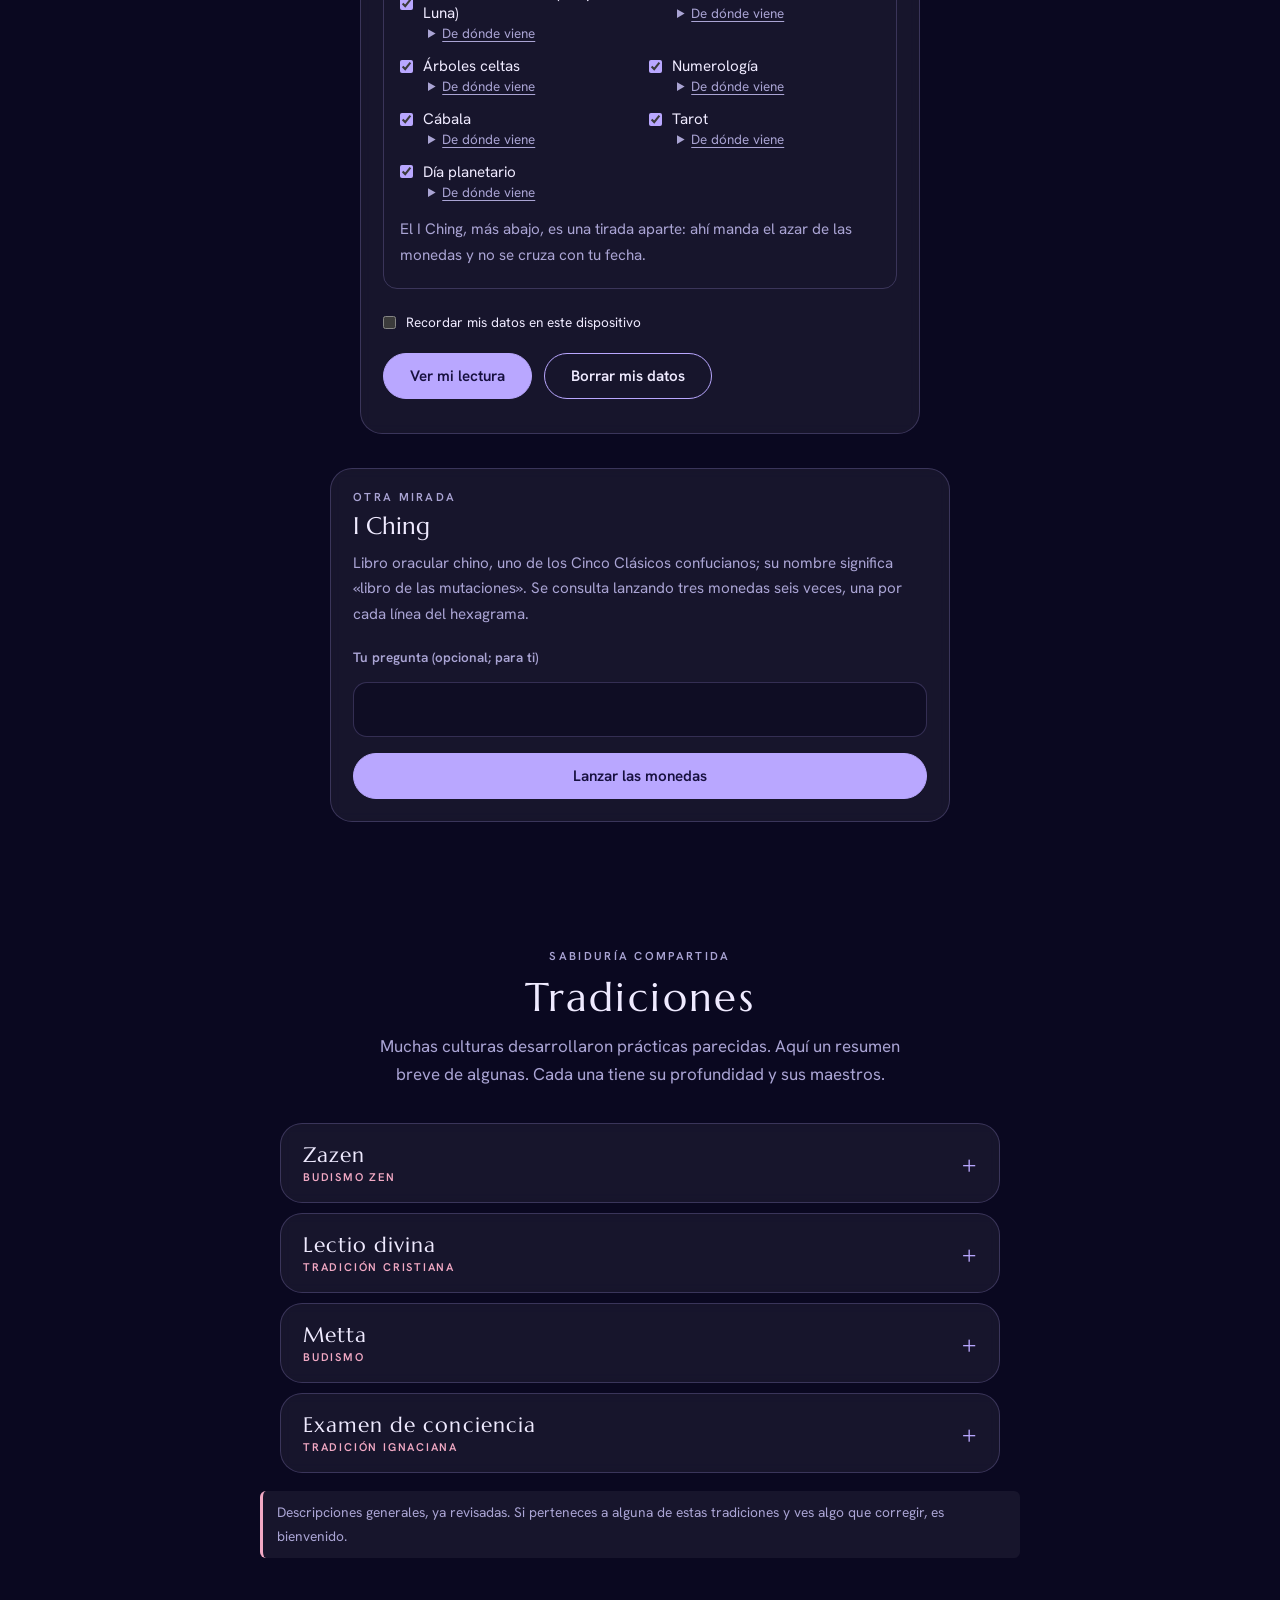
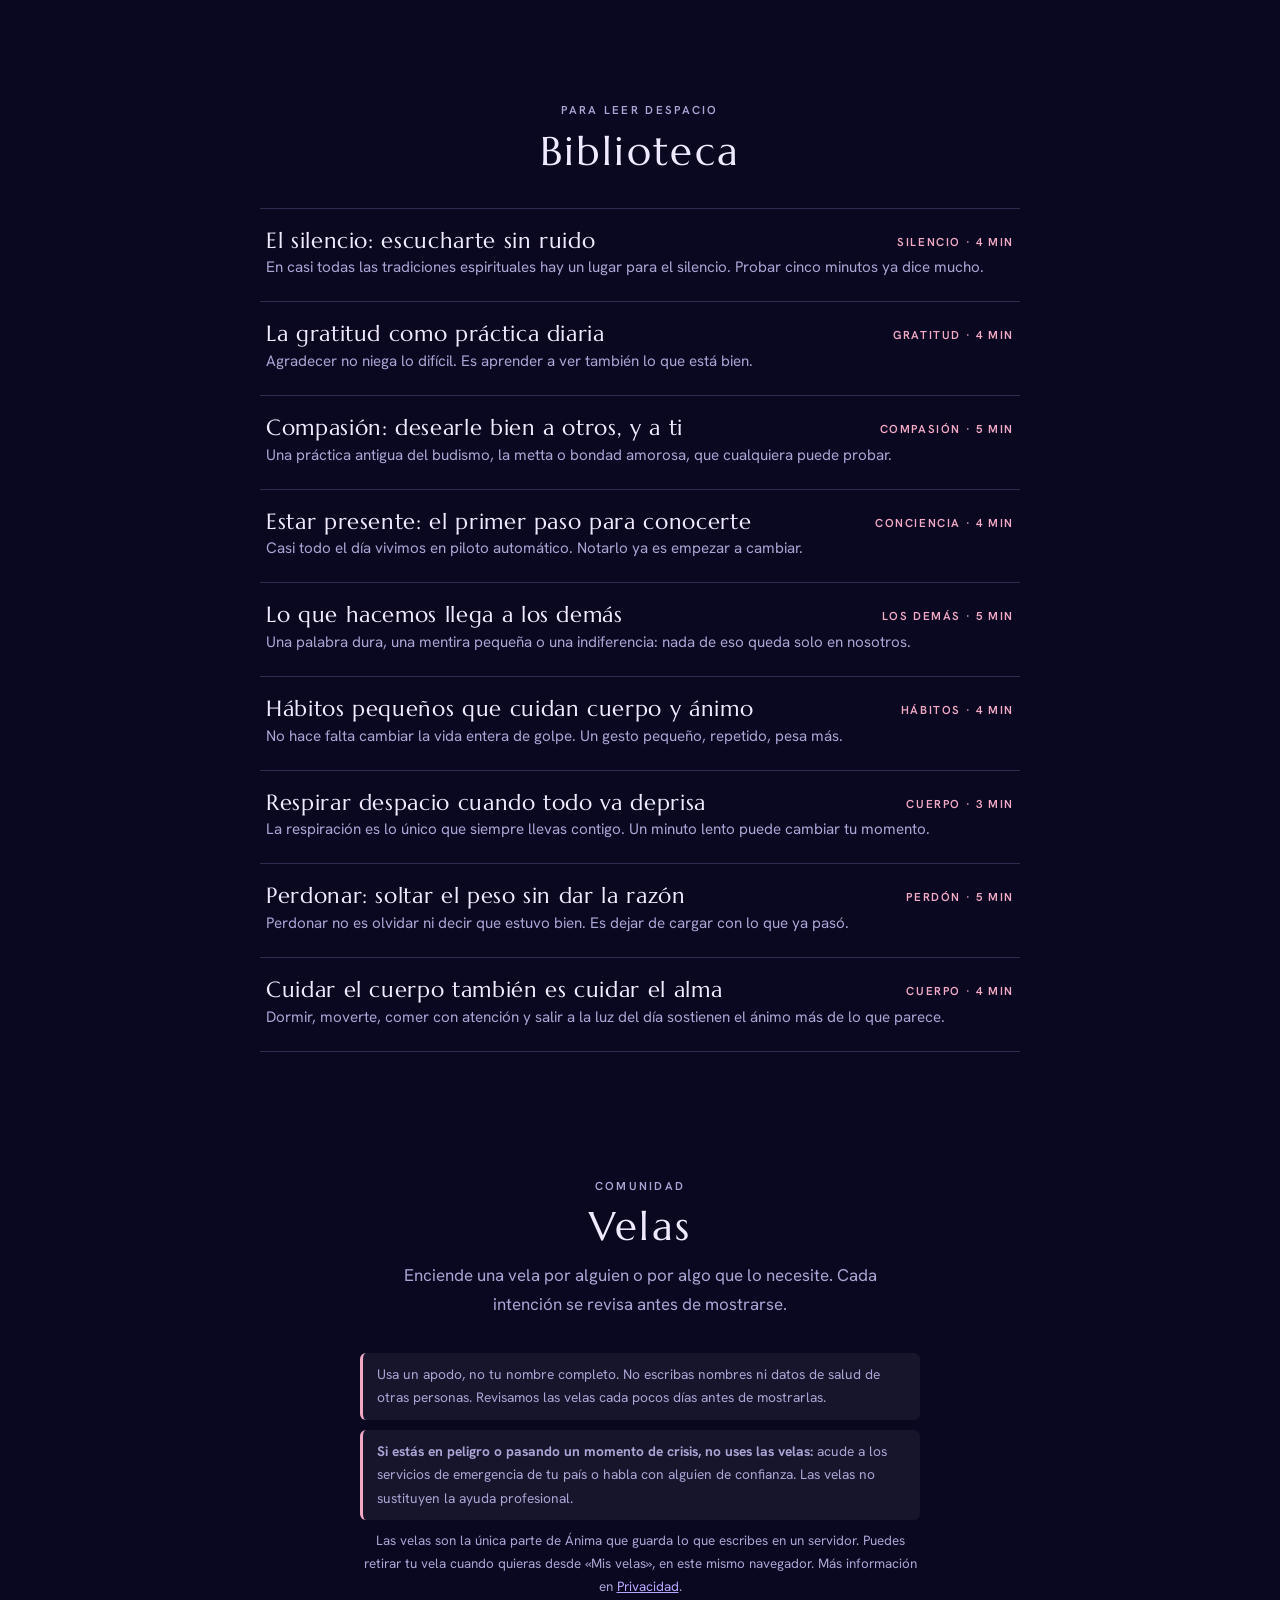
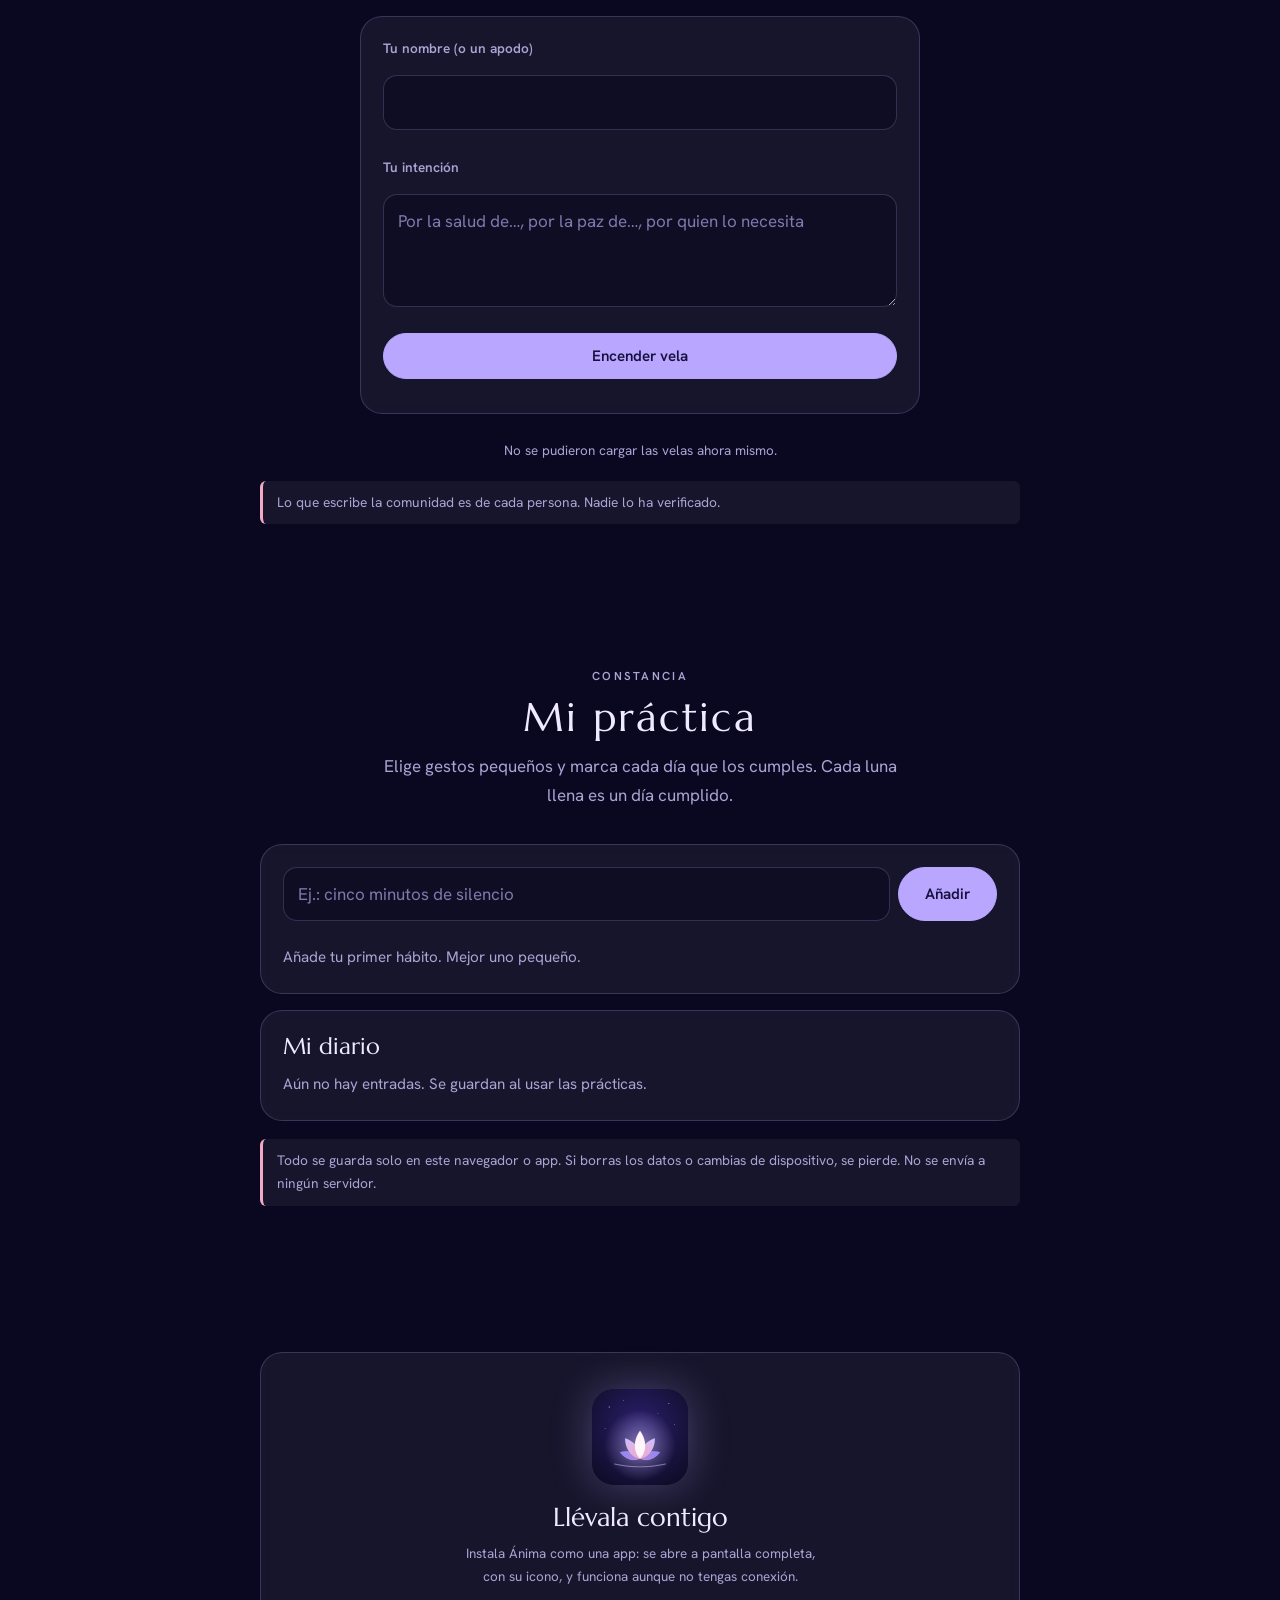
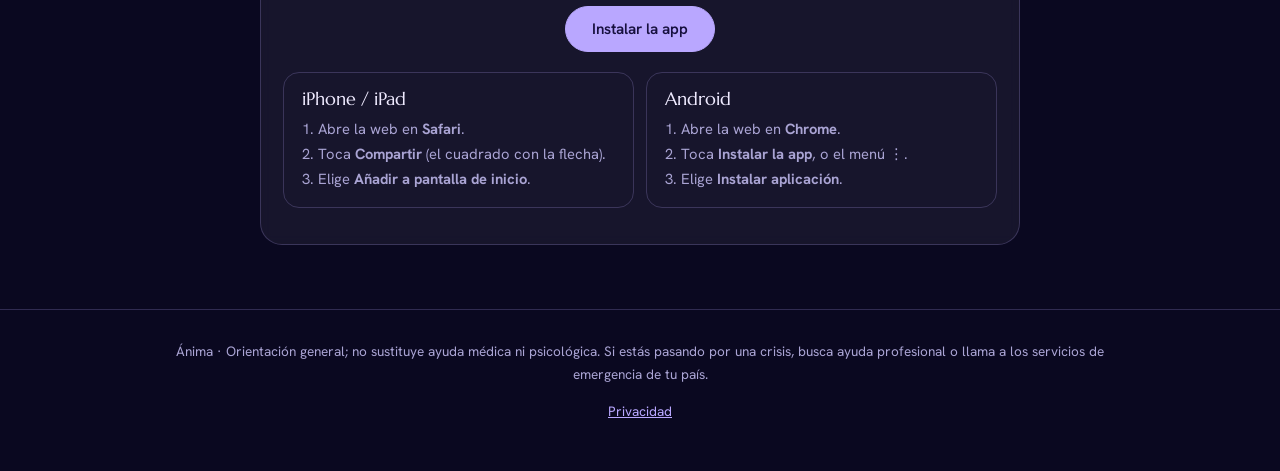
==== commit d8efcbd1: "Lecturas, fase 2: elegir tradiciones, marcar lo que te dice algo y conclusion cruzada - Casillas par" ====
--- a/index.html
+++ b/index.html
@@ -83,7 +83,7 @@
 
 <section id="lecturas"><div class="ancho">
   <div class="enc aparece"><span class="etq">Miradas antiguas</span><h2>Lecturas</h2><p>Qué dicen varias tradiciones sobre tu fecha de nacimiento, reunidas en un solo lugar y cruzadas entre sí.</p></div>
-  <div class="aviso lec-aviso"><b>Léelo con calma.</b> Esto es una mirada simbólica basada en tradiciones antiguas: astrología, numerología, cábala, tarot y quiromancia. No es una predicción ni un hecho comprobado, y no sustituye consejo médico, psicológico, económico ni legal. No tomes decisiones importantes por lo que diga. Tus datos se calculan en tu propio dispositivo y no se envían a ningún sitio.</div>
+  <div class="aviso lec-aviso"><b>Léelo con calma.</b> Esto es una mirada simbólica basada en tradiciones antiguas: astrología, numerología, cábala, tarot, árboles celtas, día planetario y quiromancia. No es una predicción ni un hecho comprobado, y no sustituye consejo médico, psicológico, económico ni legal. No tomes decisiones importantes por lo que diga. Tus datos se calculan en tu propio dispositivo y no se envían a ningún sitio.</div>
   <form class="vidrio tile lec-form" id="lec-form" novalidate>
     <label for="lec-nombre" style="margin-top:0">Tu nombre completo <span class="nota">(opcional, solo para la numerología)</span></label>
     <input id="lec-nombre" maxlength="80" autocomplete="name">
@@ -102,6 +102,12 @@
       <label for="lec-vida">Línea de la vida (rodea el pulgar)</label>
       <select id="lec-vida"><option value="">No lo sé</option><option value="amplia">Amplia y curva</option><option value="cerrada">Pegada al pulgar</option></select>
     </details>
+    <fieldset class="lec-trads" id="lec-trads">
+      <legend id="lec-trads-titulo">Qué tradiciones mirar</legend>
+      <p class="nota" id="lec-trads-nota"></p>
+      <div class="lec-trads-lista" id="lec-trads-lista"></div>
+      <p class="nota" id="lec-trads-iching"></p>
+    </fieldset>
     <label class="lec-check"><input type="checkbox" id="lec-recordar"> Recordar mis datos en este dispositivo</label>
     <div class="botones" style="justify-content:flex-start"><button class="boton lleno" type="submit">Ver mi lectura</button><button class="boton" type="button" id="lec-borrar">Borrar mis datos</button></div>
     <p class="nota" id="lec-error" role="alert"></p>
@@ -109,12 +115,23 @@
   <div id="lec-resultado" hidden>
     <div id="lec-resumen" class="lec-resumen"></div>
     <div class="selector" id="lec-tabs" role="tablist" aria-label="Periodo de la lectura">
-      <button class="chip" role="tab" data-t="nacimiento" aria-selected="true" type="button">Tu base</button>
-      <button class="chip" role="tab" data-t="hoy" aria-selected="false" type="button">Hoy</button>
-      <button class="chip" role="tab" data-t="mes" aria-selected="false" type="button">Este mes</button>
-      <button class="chip" role="tab" data-t="ano" aria-selected="false" type="button">Este año</button>
-    </div>
-    <div class="lec-cuerpo" id="lec-cuerpo"></div>
+      <button class="chip" role="tab" id="lec-tab-nacimiento" aria-controls="lec-panel" data-t="nacimiento" aria-selected="true" tabindex="0" type="button">Tu base</button>
+      <button class="chip" role="tab" id="lec-tab-hoy" aria-controls="lec-panel" data-t="hoy" aria-selected="false" tabindex="-1" type="button">Hoy</button>
+      <button class="chip" role="tab" id="lec-tab-mes" aria-controls="lec-panel" data-t="mes" aria-selected="false" tabindex="-1" type="button">Este mes</button>
+      <button class="chip" role="tab" id="lec-tab-ano" aria-controls="lec-panel" data-t="ano" aria-selected="false" tabindex="-1" type="button">Este año</button>
+    </div>
+    <div id="lec-panel" role="tabpanel" aria-labelledby="lec-tab-nacimiento">
+      <div class="lec-cuerpo" id="lec-cuerpo"></div>
+      <section class="vidrio lec-coin" id="lec-repite" aria-labelledby="lec-repite-titulo">
+        <h3 id="lec-repite-titulo">Lo que se repite y lo que te dice algo</h3>
+        <div id="lec-repite-vivo" aria-live="polite">
+          <div class="lec-parte" id="lec-parte-a"></div>
+          <div class="lec-parte" id="lec-parte-b"></div>
+          <div id="lec-parte-c"></div>
+        </div>
+        <div id="lec-parte-azar"></div>
+      </section>
+    </div>
   </div>
   <div class="vidrio tile lec-iching" id="iching">
     <span class="etq">Otra mirada</span><h3>I Ching</h3>
--- a/estilo.css
+++ b/estilo.css
@@ -132,6 +132,35 @@
 .lec-coin h3{font-size:1.4rem}
 .lec-coin ul{margin:0;padding-left:1.1em;color:var(--suave)}
 .lec-coin li b{color:var(--luz)}
+/* lecturas fase 2: tradiciones elegidas, marcas y resultado */
+.lec-sr{position:absolute;width:1px;height:1px;padding:0;margin:-1px;overflow:hidden;clip:rect(0 0 0 0);white-space:nowrap;border:0}
+.lec-trads{margin:16px 0 0;border:1px solid var(--borde);border-radius:14px;padding:12px 16px;min-width:0}
+.lec-trads legend{font-weight:600;color:var(--violeta);padding:0 6px}
+.lec-trads>.nota{margin:4px 0 8px}
+.lec-trads-lista{display:grid;grid-template-columns:repeat(auto-fill,minmax(220px,1fr));gap:6px 18px;margin-bottom:8px}
+.lec-trad{min-width:0}
+.lec-trad[hidden]{display:none}
+.lec-trad label{display:flex;align-items:center;gap:10px;margin:0;color:var(--luz);font-weight:400;font-size:.95rem}
+.lec-trad details{margin:0 0 4px 28px;font-size:.84rem;color:var(--suave)}
+.lec-trad summary{cursor:pointer;color:var(--suave);text-decoration:underline;text-underline-offset:3px;width:max-content;max-width:100%}
+.lec-trad details p{margin:4px 0 6px}
+.lec-trad input,.lec-marca input{width:auto;margin:0;padding:0;flex:none;accent-color:var(--violeta)}
+.lec-trad input:focus-visible,.lec-marca input:focus-visible{outline:2px solid var(--rosa);outline-offset:2px}
+.lec-marca{border:0;padding:0;margin:8px 0 0;min-width:0;display:flex;flex-wrap:wrap;gap:4px 14px;align-items:center}
+.lec-marca legend{float:left;width:100%;padding:0;margin-bottom:2px;font-size:.8rem;color:var(--suave)}
+.lec-marca label{display:inline-flex;align-items:center;gap:6px;margin:0;font-weight:400;font-size:.86rem;color:var(--luz);cursor:pointer}
+.lec-incierto{margin-top:6px;font-size:.8rem;color:var(--suave);font-style:italic}
+#lec-panel{margin-top:18px}
+#lec-panel .lec-cuerpo{margin-top:0}
+.lec-coin{margin-top:16px}
+.lec-coin[hidden]{display:none}
+.lec-parte h4{margin:6px 0 4px;font:600 .95rem var(--texto);color:var(--violeta);letter-spacing:.02em}
+.lec-parte+.lec-parte{border-top:1px solid var(--borde);padding-top:10px;margin-top:4px}
+.lec-coin li{margin:2px 0}
+.lec-desc,.lec-fams{color:var(--suave);font-size:.85rem}
+.lec-concl{margin-top:10px;padding:12px 14px;border-left:3px solid var(--violeta);border-radius:6px;background:var(--vidrio);color:var(--luz);font-size:.95rem;line-height:1.6}
+.lec-vacia{grid-column:1/-1;text-align:center}
+.chip[aria-selected="true"]{background:var(--violeta);border-color:var(--violeta);color:#17103f}
 
 /* tradiciones */
 .trad{display:flex;flex-direction:column;gap:10px;max-width:720px;margin:0 auto}
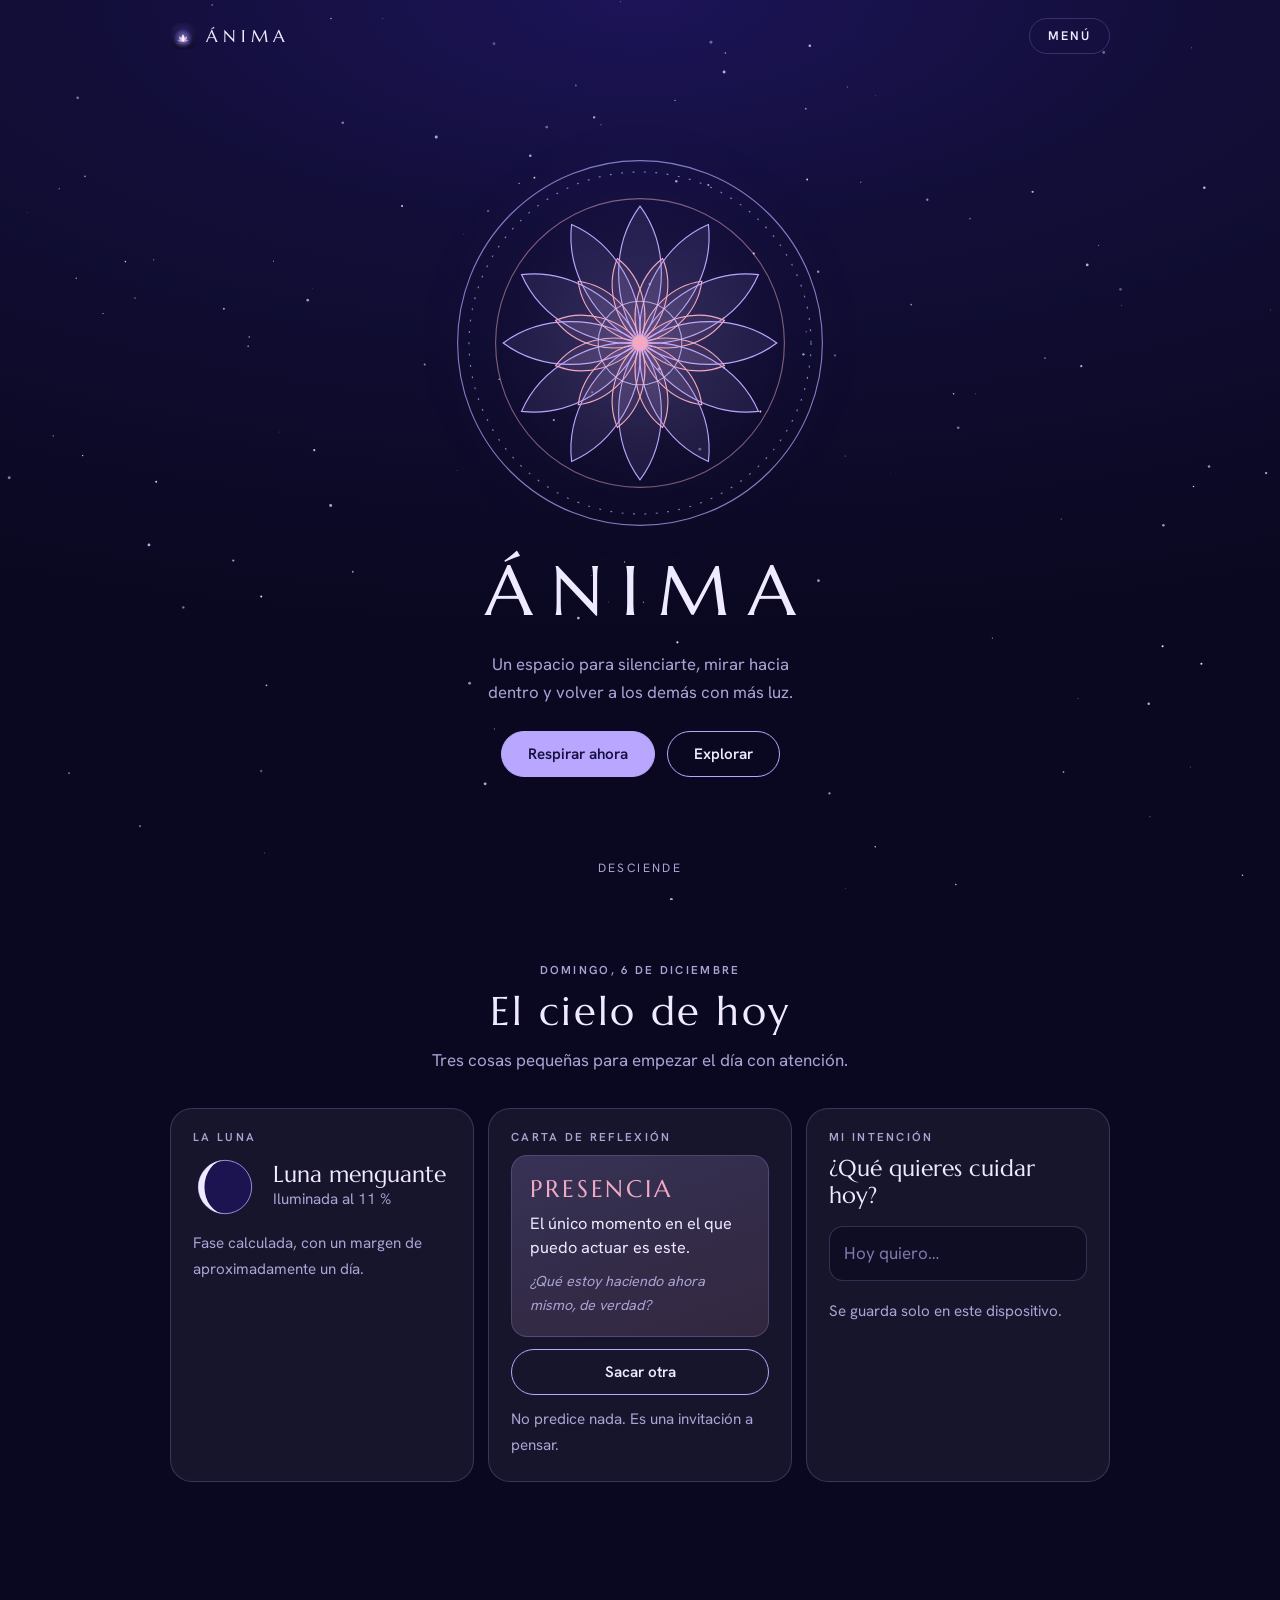
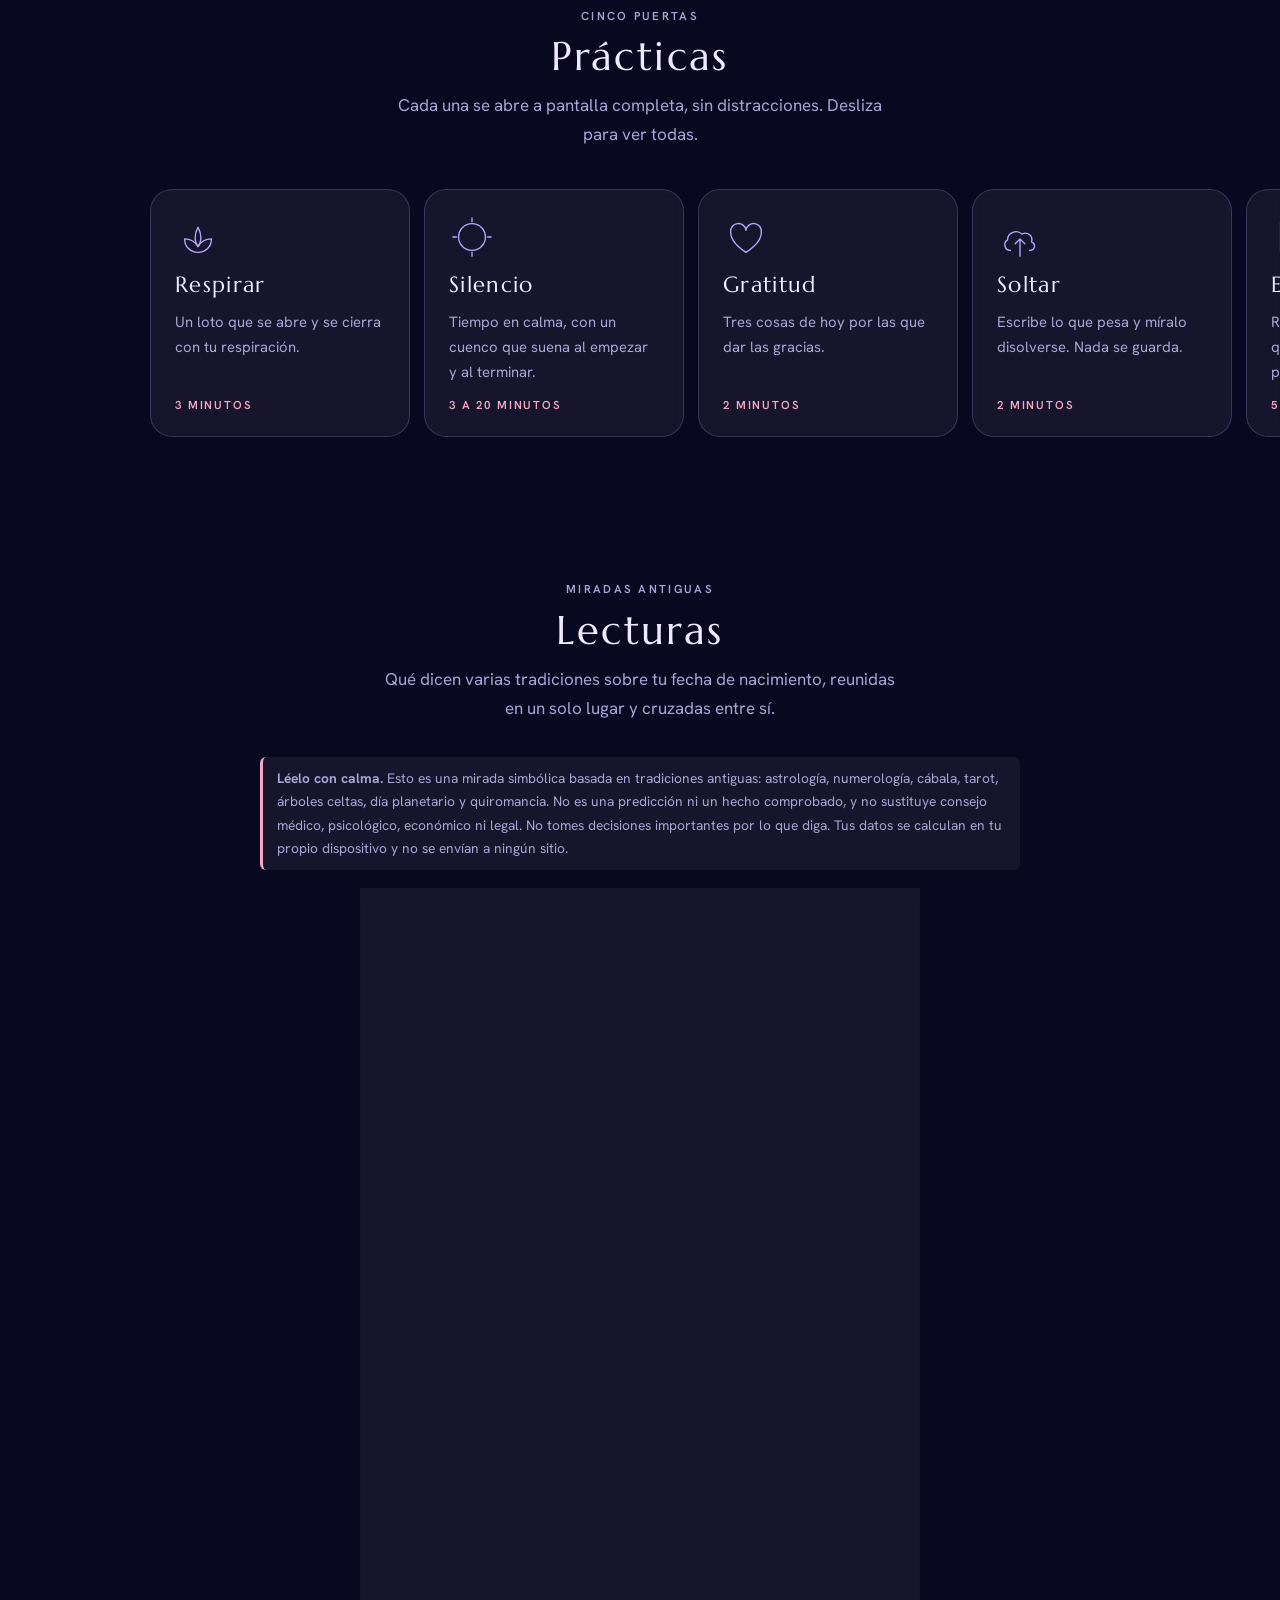
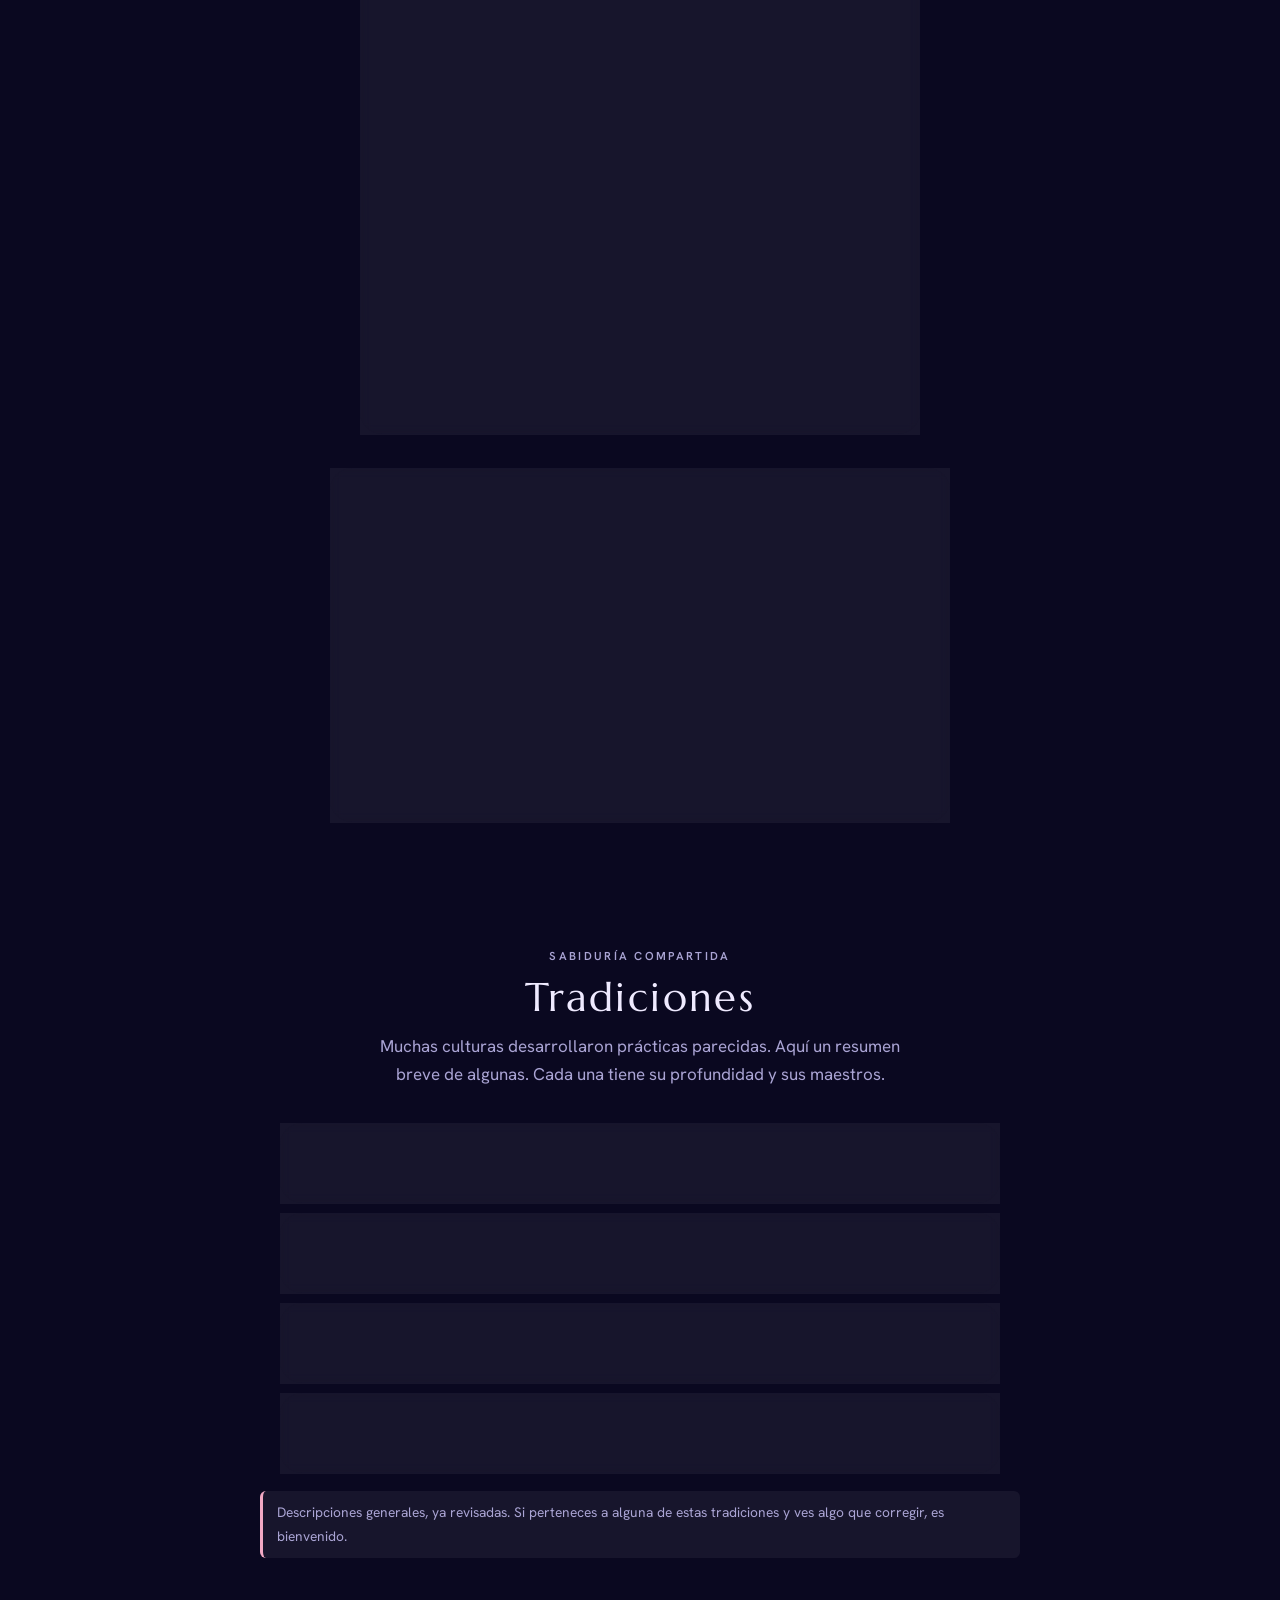
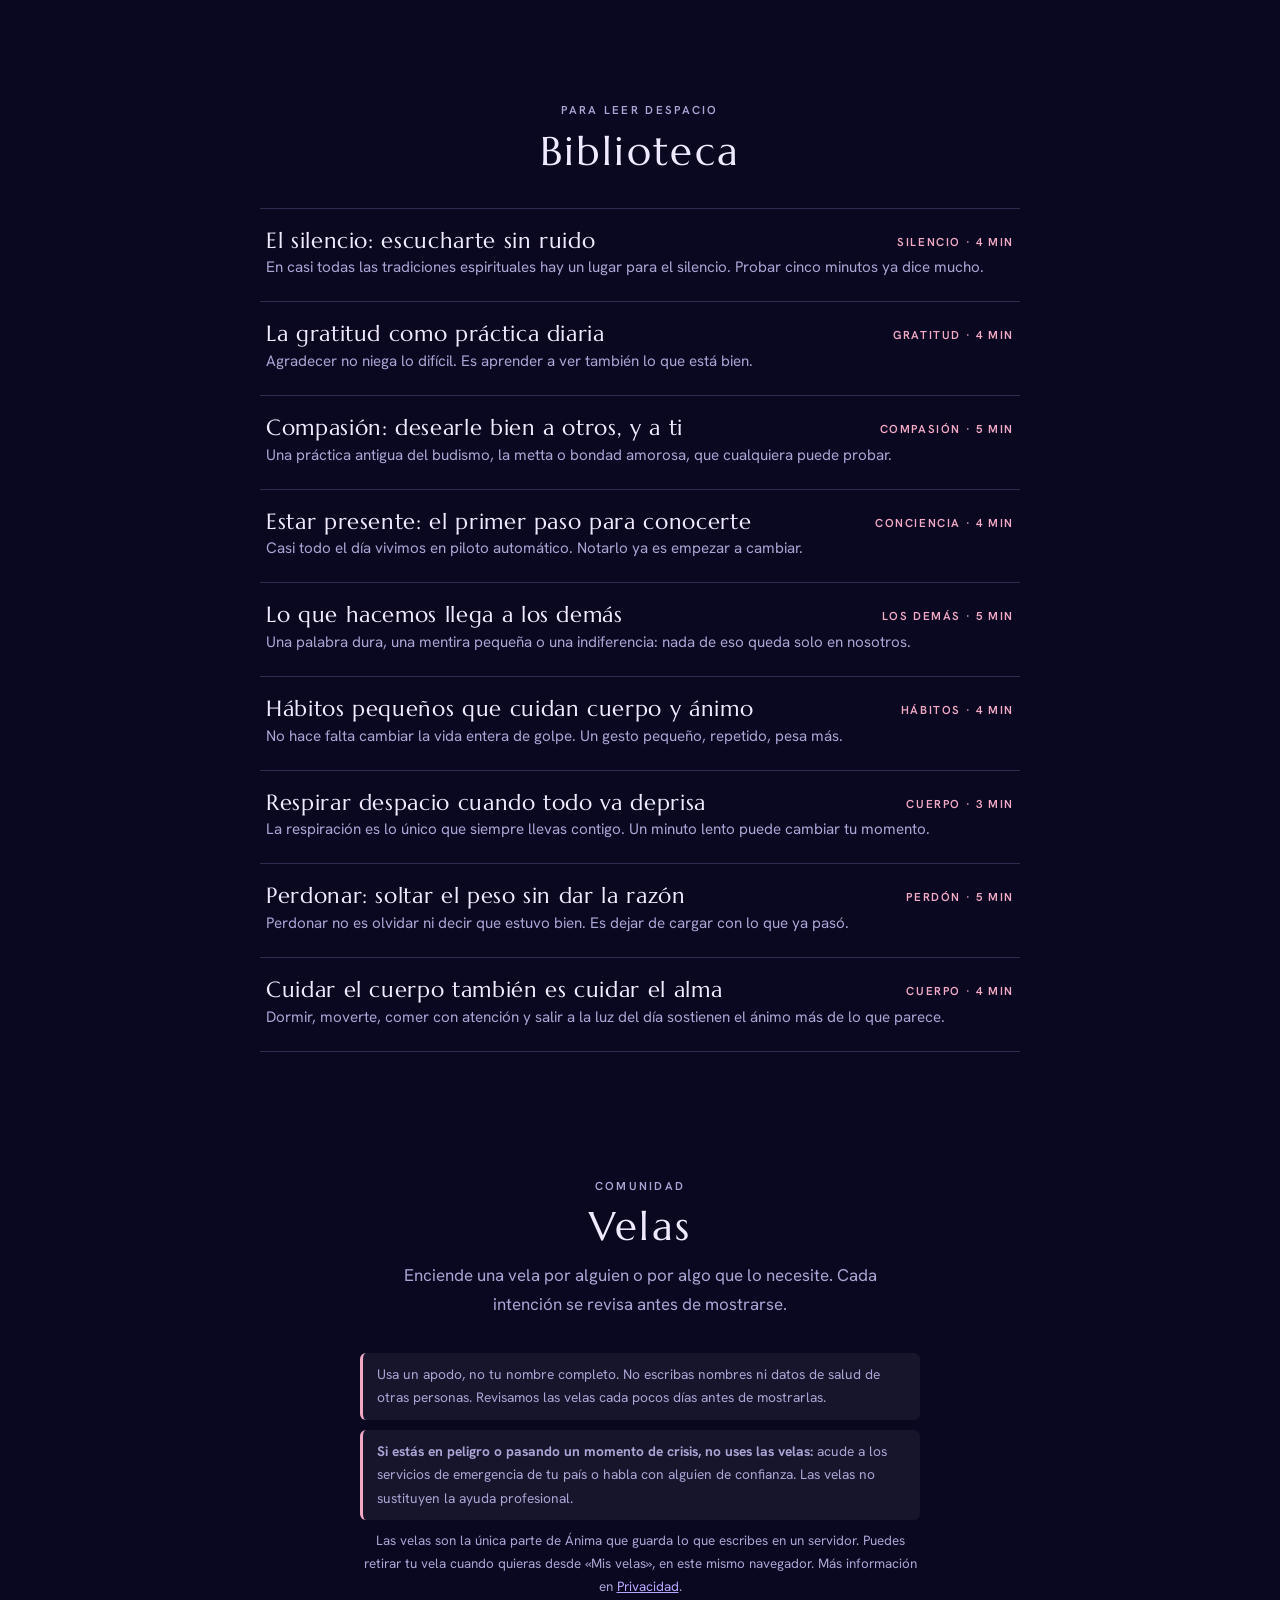
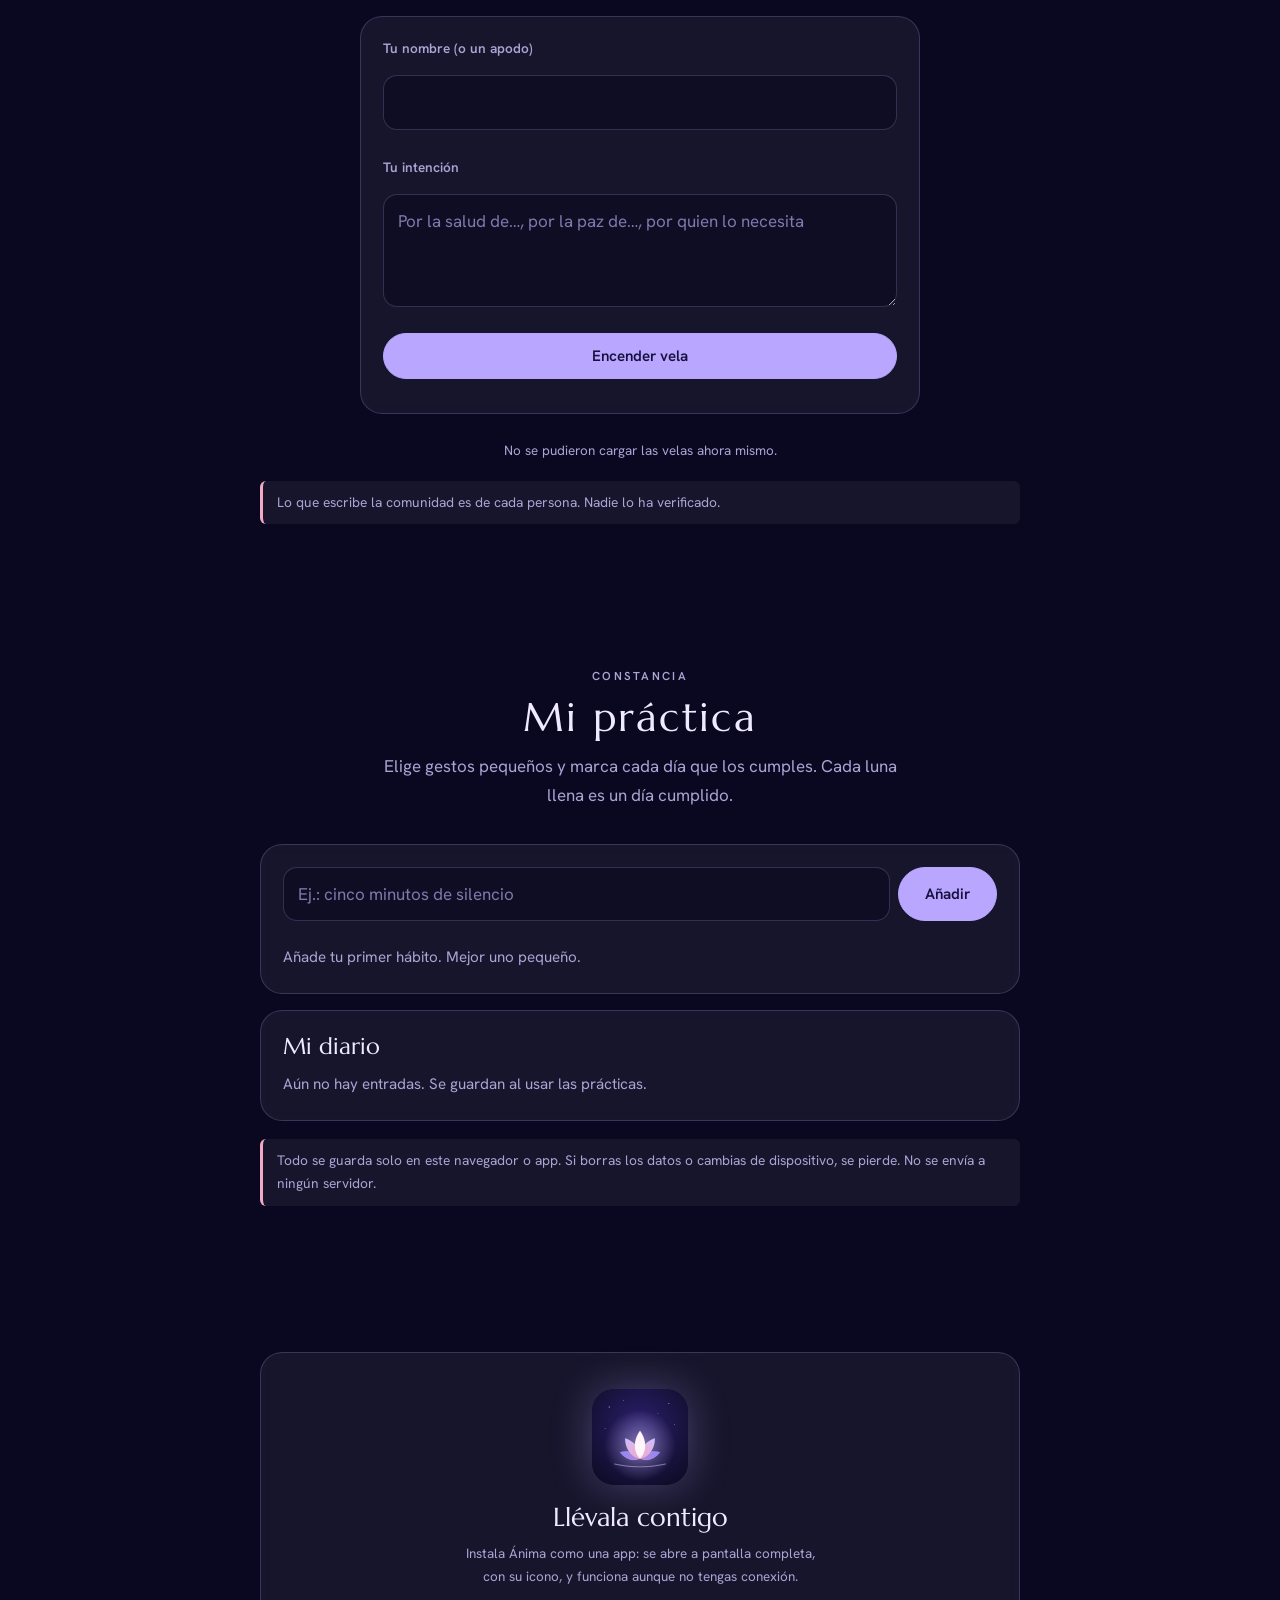
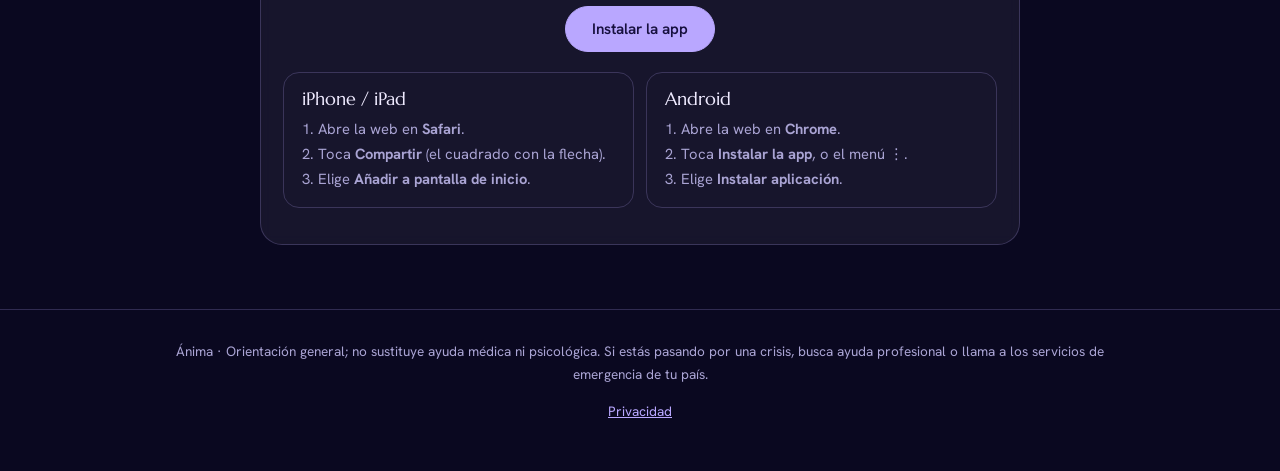
==== commit 4fa9f4e5: "Corregir la etiqueta de la hora de nacimiento: ahora afecta al Sol y a la Luna La hora ya no solo me" ====
--- a/index.html
+++ b/index.html
@@ -89,7 +89,7 @@
     <input id="lec-nombre" maxlength="80" autocomplete="name">
     <label for="lec-fecha">Fecha de nacimiento</label>
     <input id="lec-fecha" type="date" required>
-    <label for="lec-hora">Hora de nacimiento <span class="nota">(opcional; mejora el cálculo de la Luna)</span></label>
+    <label for="lec-hora">Hora de nacimiento <span class="nota">(opcional; mejora el cálculo del Sol y la Luna)</span></label>
     <input id="lec-hora" type="time">
     <label for="lec-tz">Zona horaria del lugar de nacimiento</label>
     <select id="lec-tz"></select>
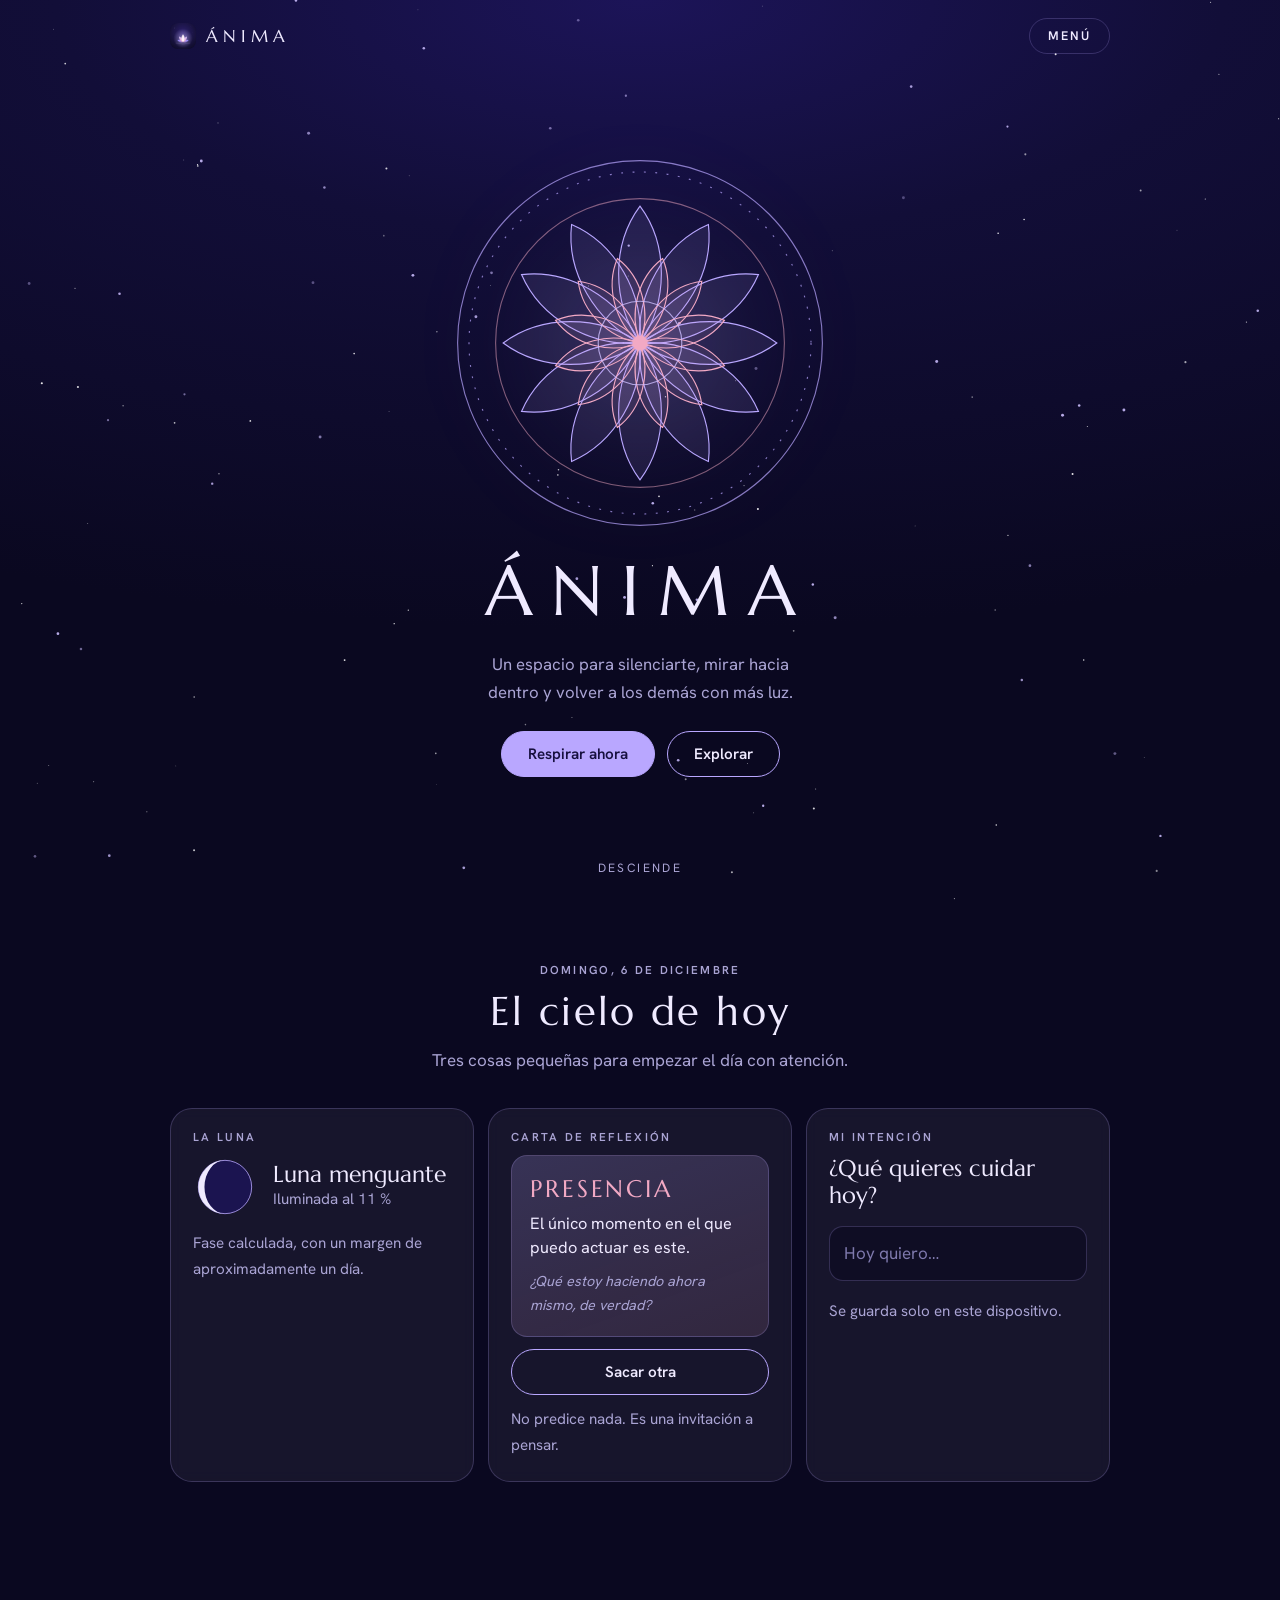
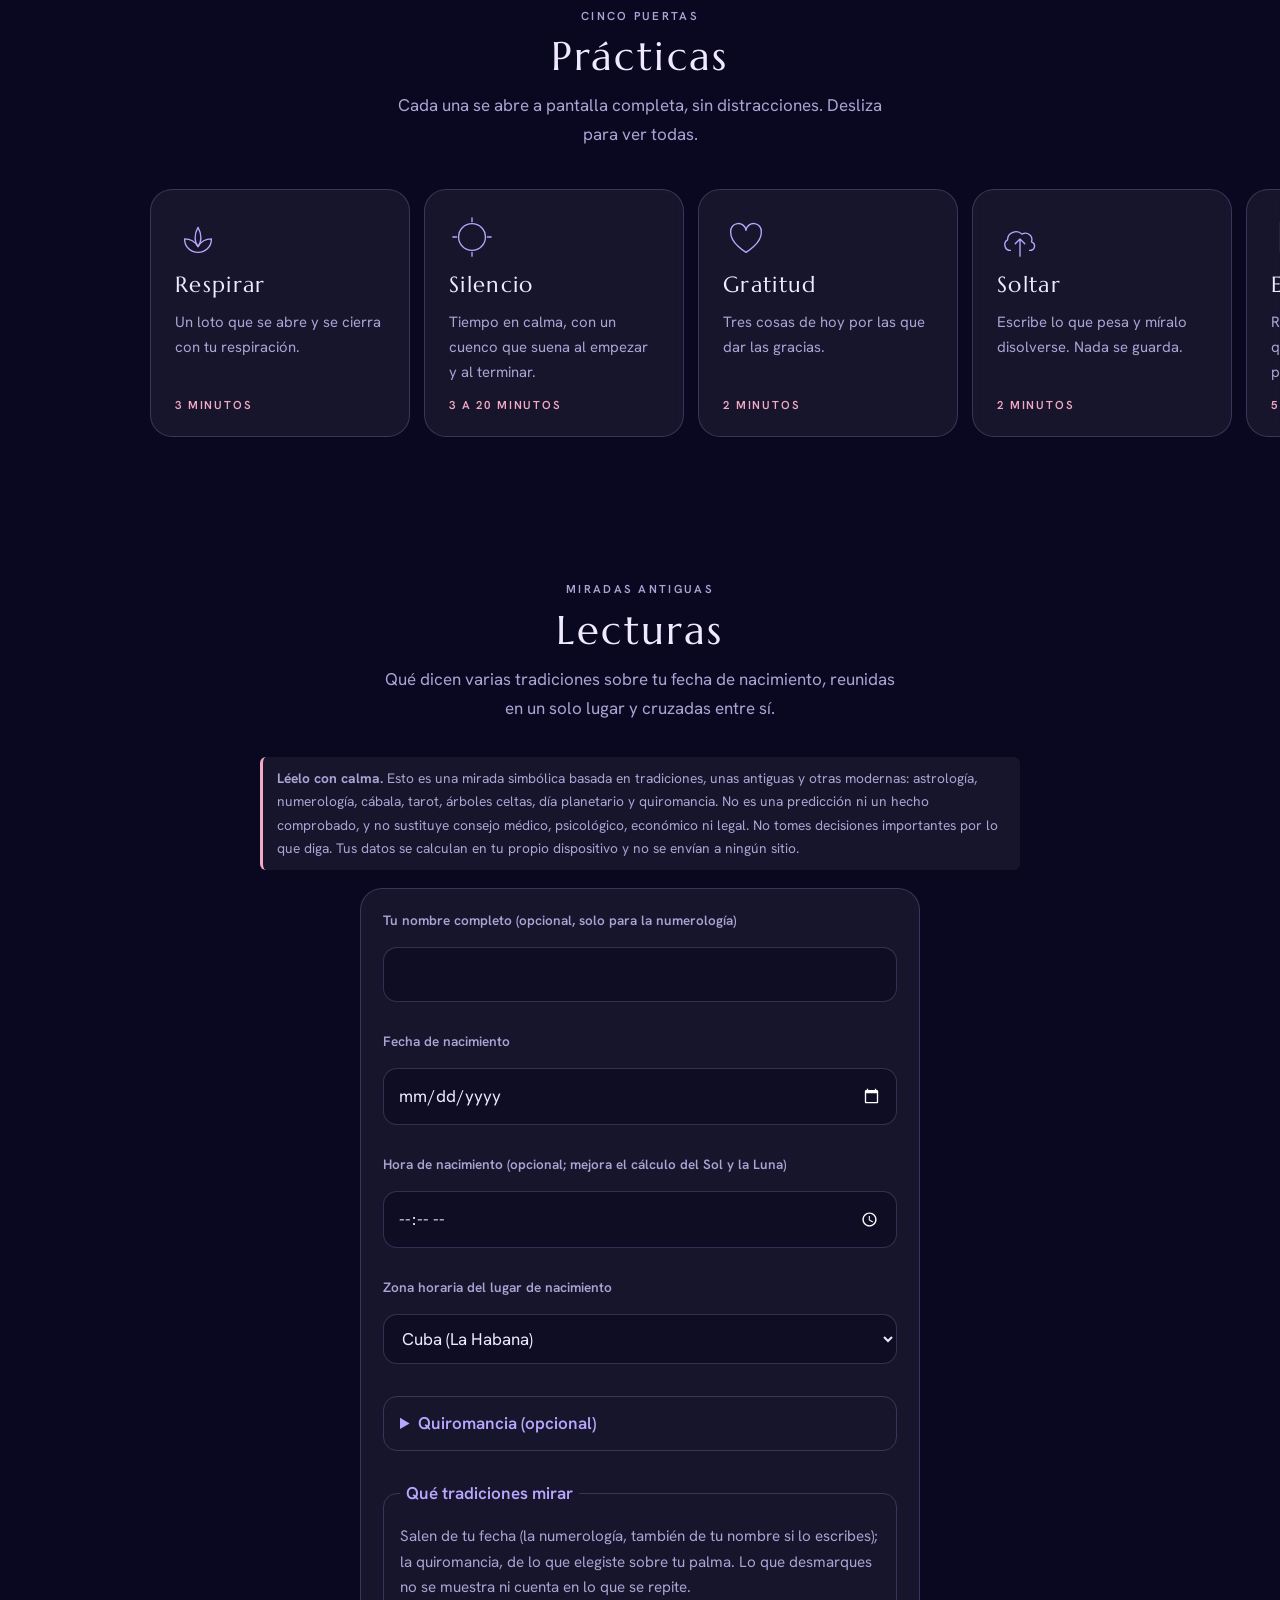
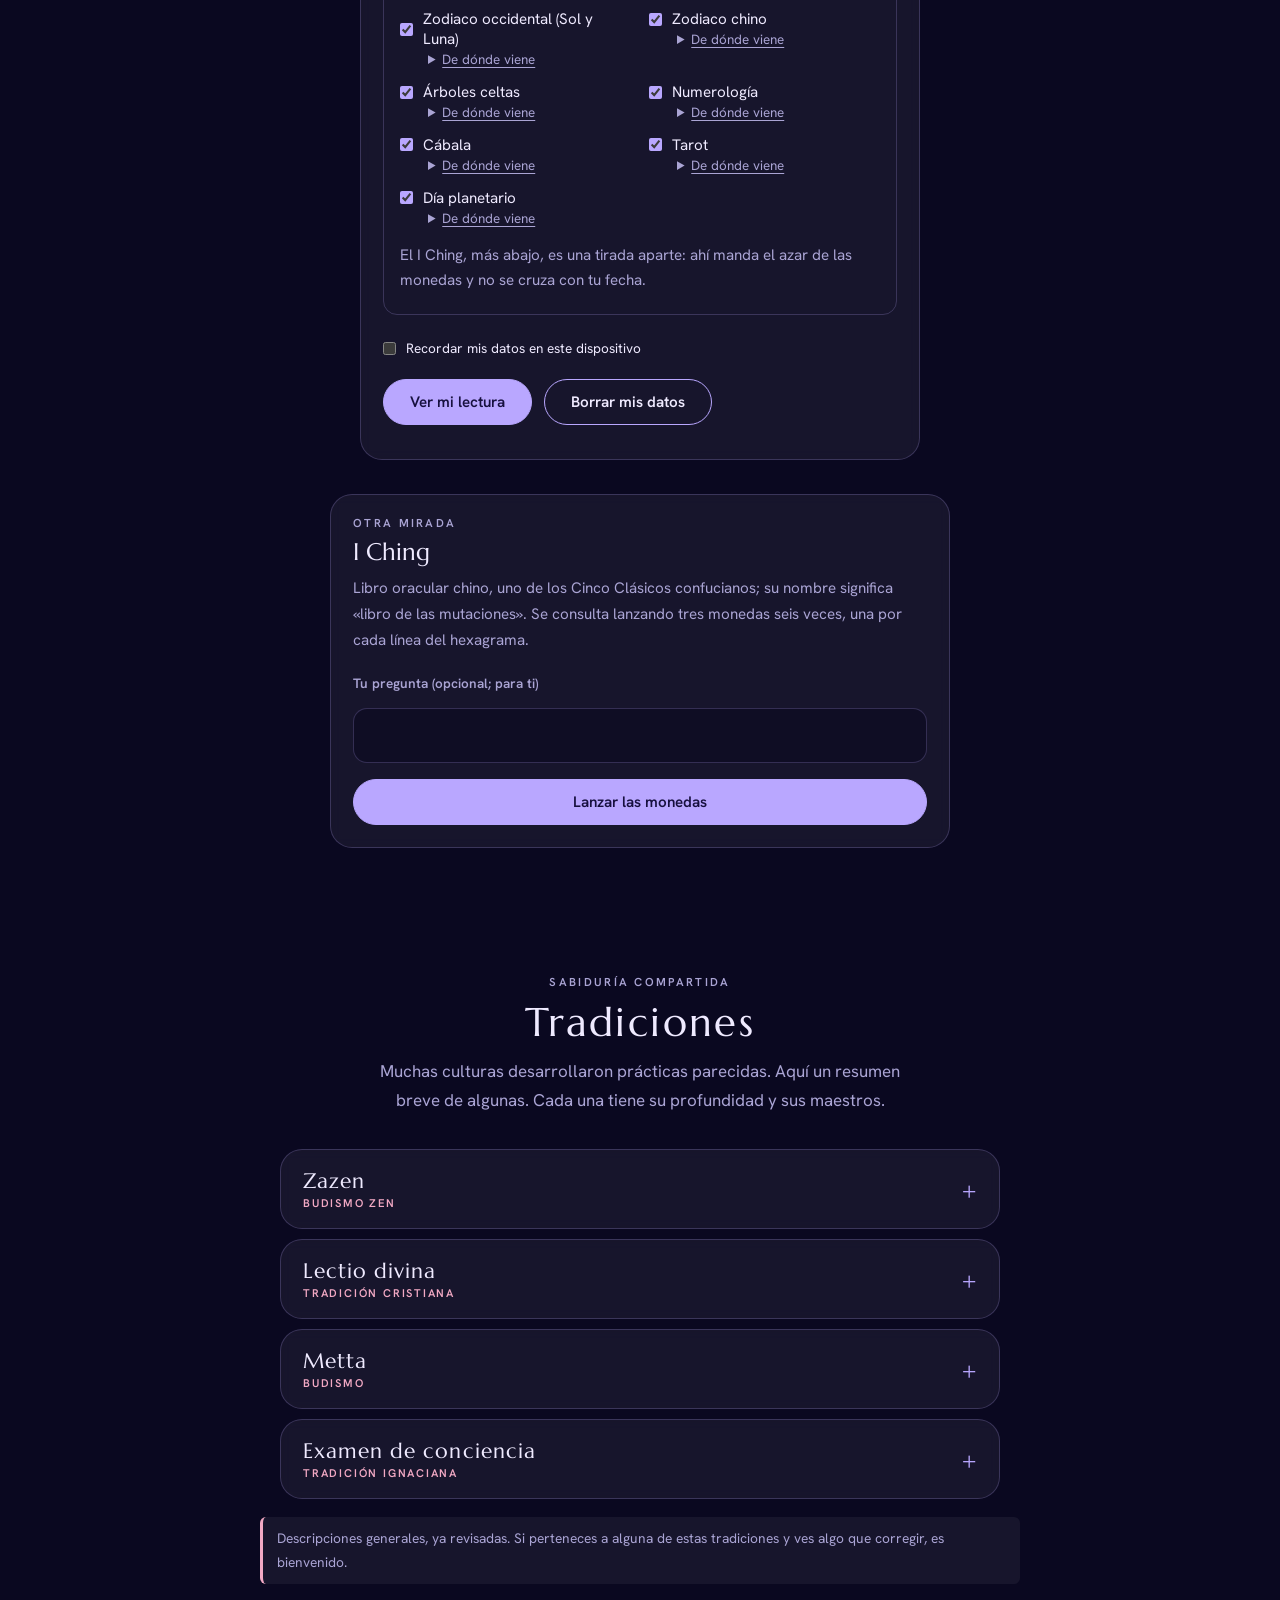
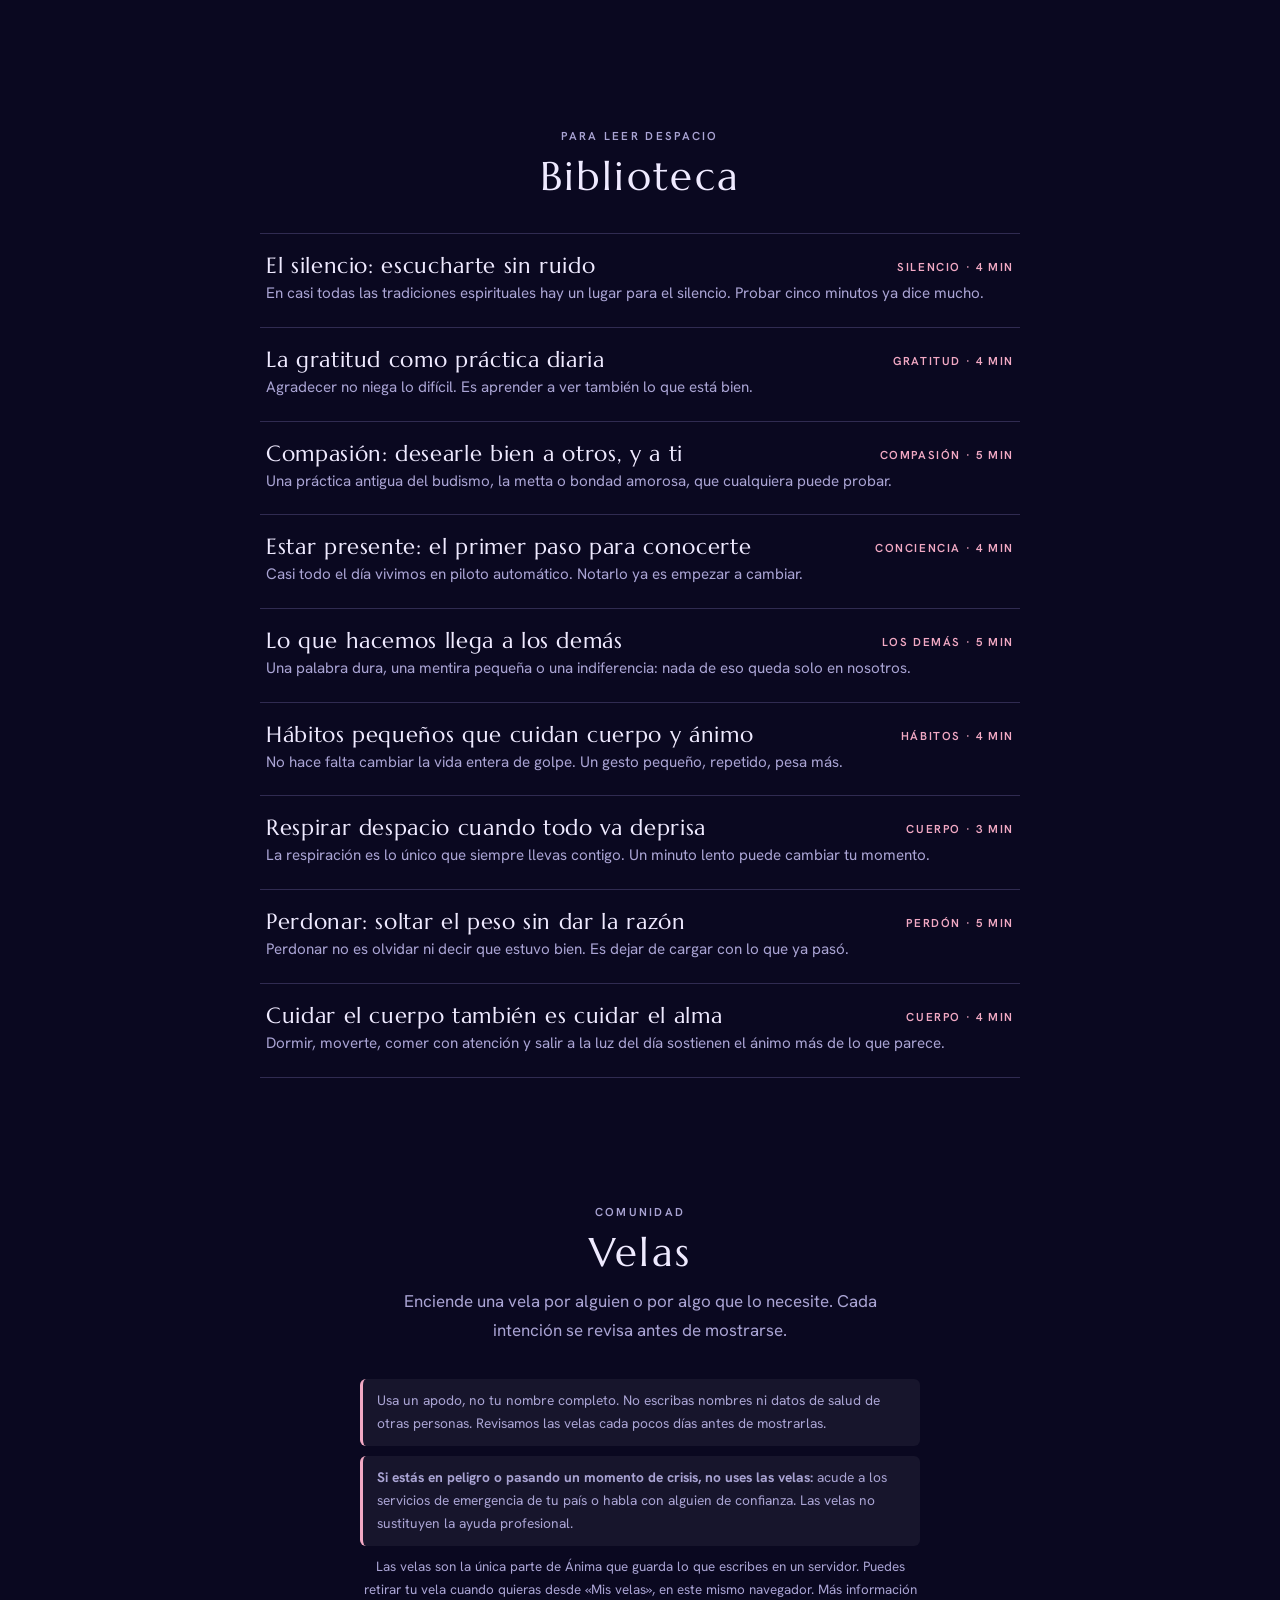
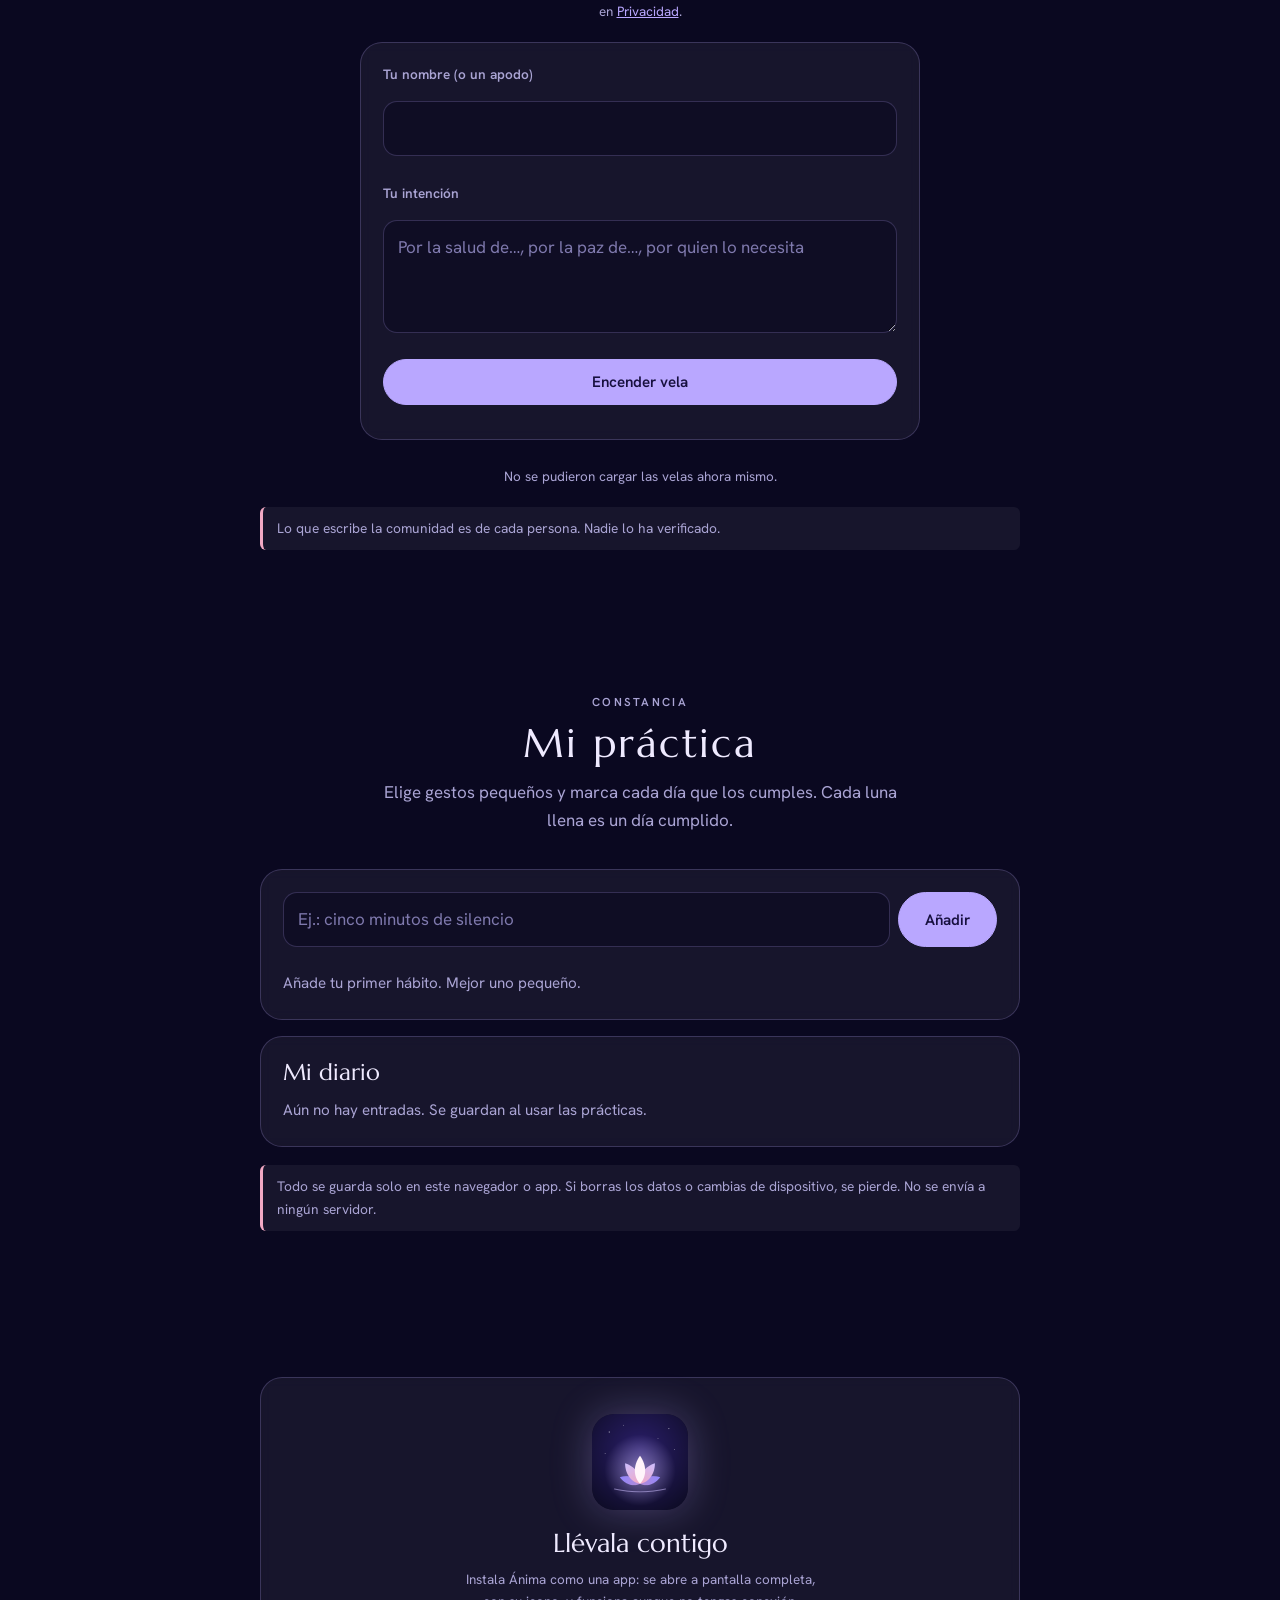
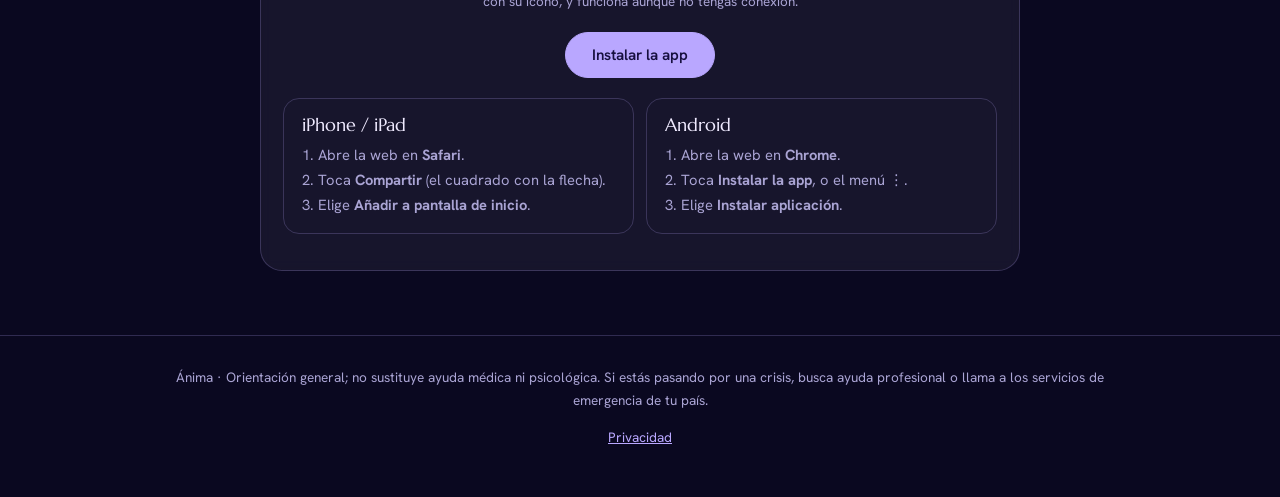
==== commit e761eae6: "Lecturas: revision critica de los textos nuevos y de las etiquetas Revision hecha por Claude el 12/1" ====
--- a/index.html
+++ b/index.html
@@ -83,7 +83,7 @@
 
 <section id="lecturas"><div class="ancho">
   <div class="enc aparece"><span class="etq">Miradas antiguas</span><h2>Lecturas</h2><p>Qué dicen varias tradiciones sobre tu fecha de nacimiento, reunidas en un solo lugar y cruzadas entre sí.</p></div>
-  <div class="aviso lec-aviso"><b>Léelo con calma.</b> Esto es una mirada simbólica basada en tradiciones antiguas: astrología, numerología, cábala, tarot, árboles celtas, día planetario y quiromancia. No es una predicción ni un hecho comprobado, y no sustituye consejo médico, psicológico, económico ni legal. No tomes decisiones importantes por lo que diga. Tus datos se calculan en tu propio dispositivo y no se envían a ningún sitio.</div>
+  <div class="aviso lec-aviso"><b>Léelo con calma.</b> Esto es una mirada simbólica basada en tradiciones, unas antiguas y otras modernas: astrología, numerología, cábala, tarot, árboles celtas, día planetario y quiromancia. No es una predicción ni un hecho comprobado, y no sustituye consejo médico, psicológico, económico ni legal. No tomes decisiones importantes por lo que diga. Tus datos se calculan en tu propio dispositivo y no se envían a ningún sitio.</div>
   <form class="vidrio tile lec-form" id="lec-form" novalidate>
     <label for="lec-nombre" style="margin-top:0">Tu nombre completo <span class="nota">(opcional, solo para la numerología)</span></label>
     <input id="lec-nombre" maxlength="80" autocomplete="name">
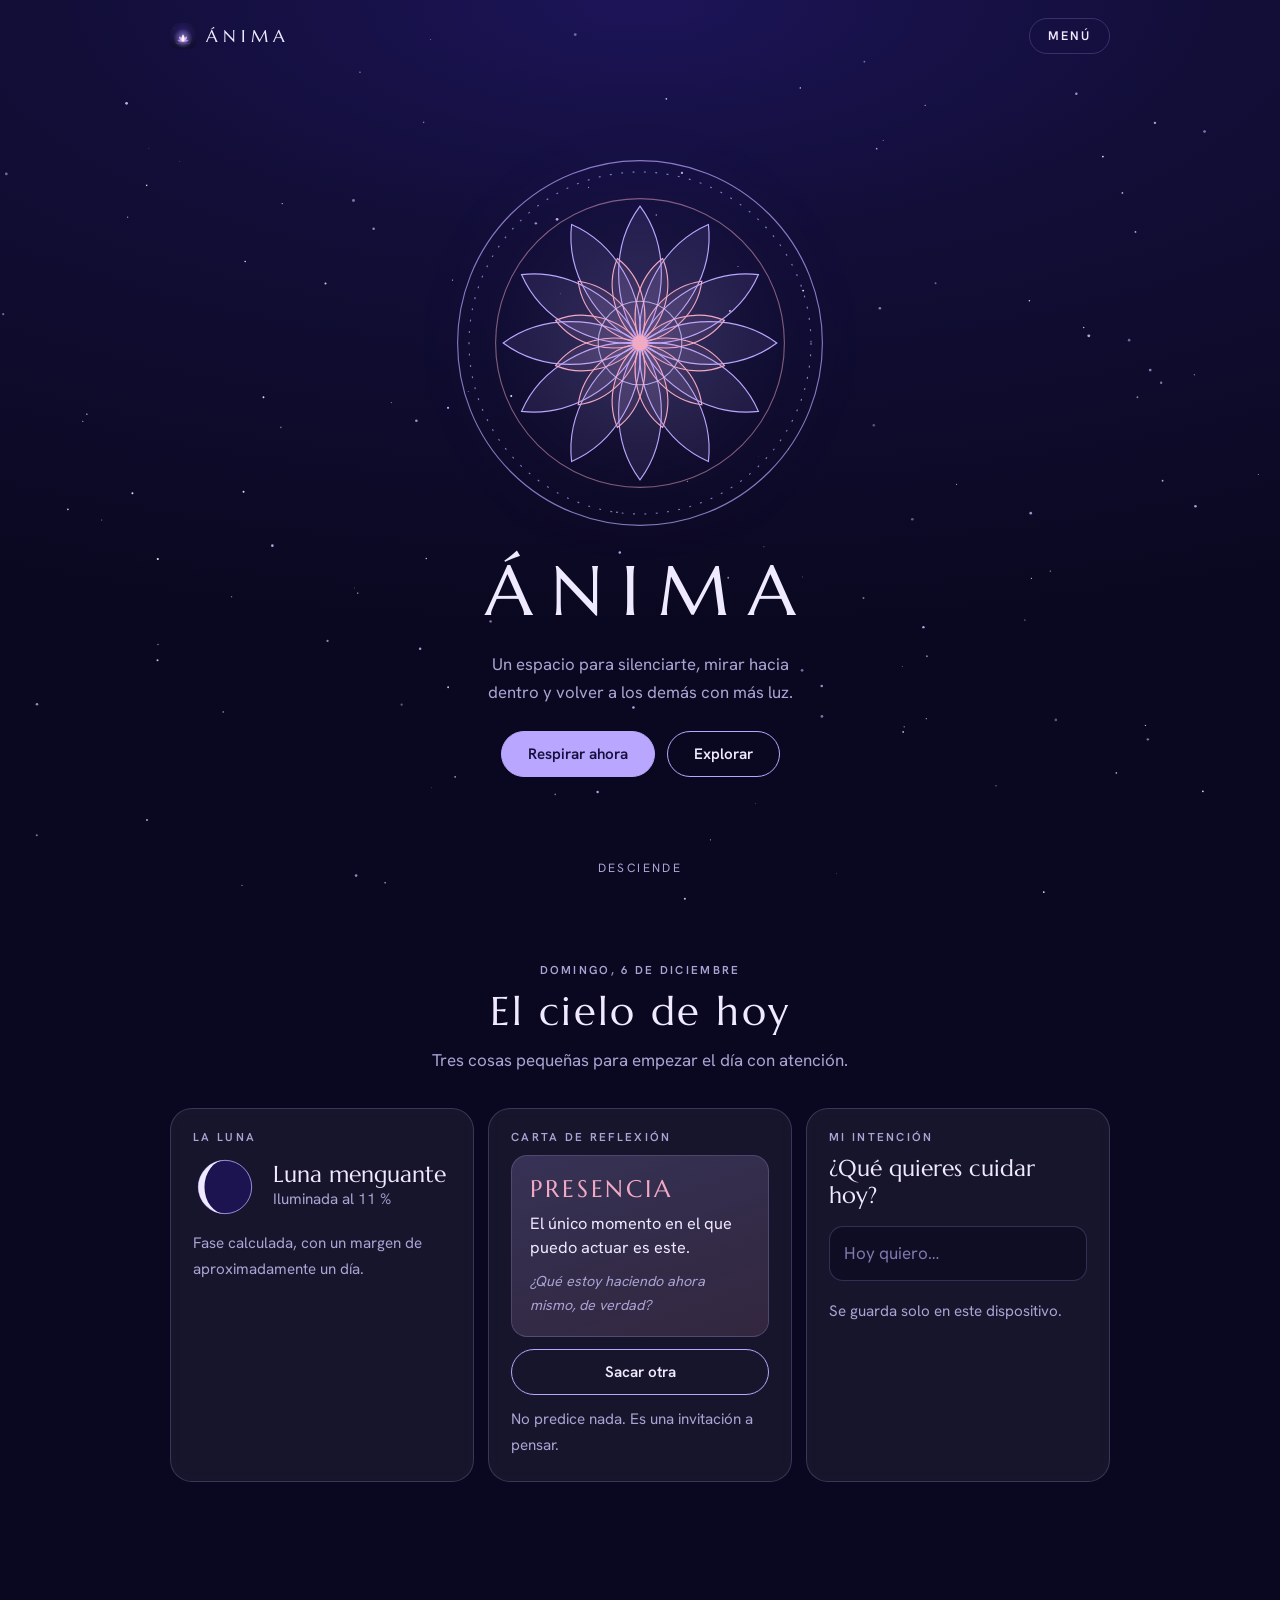
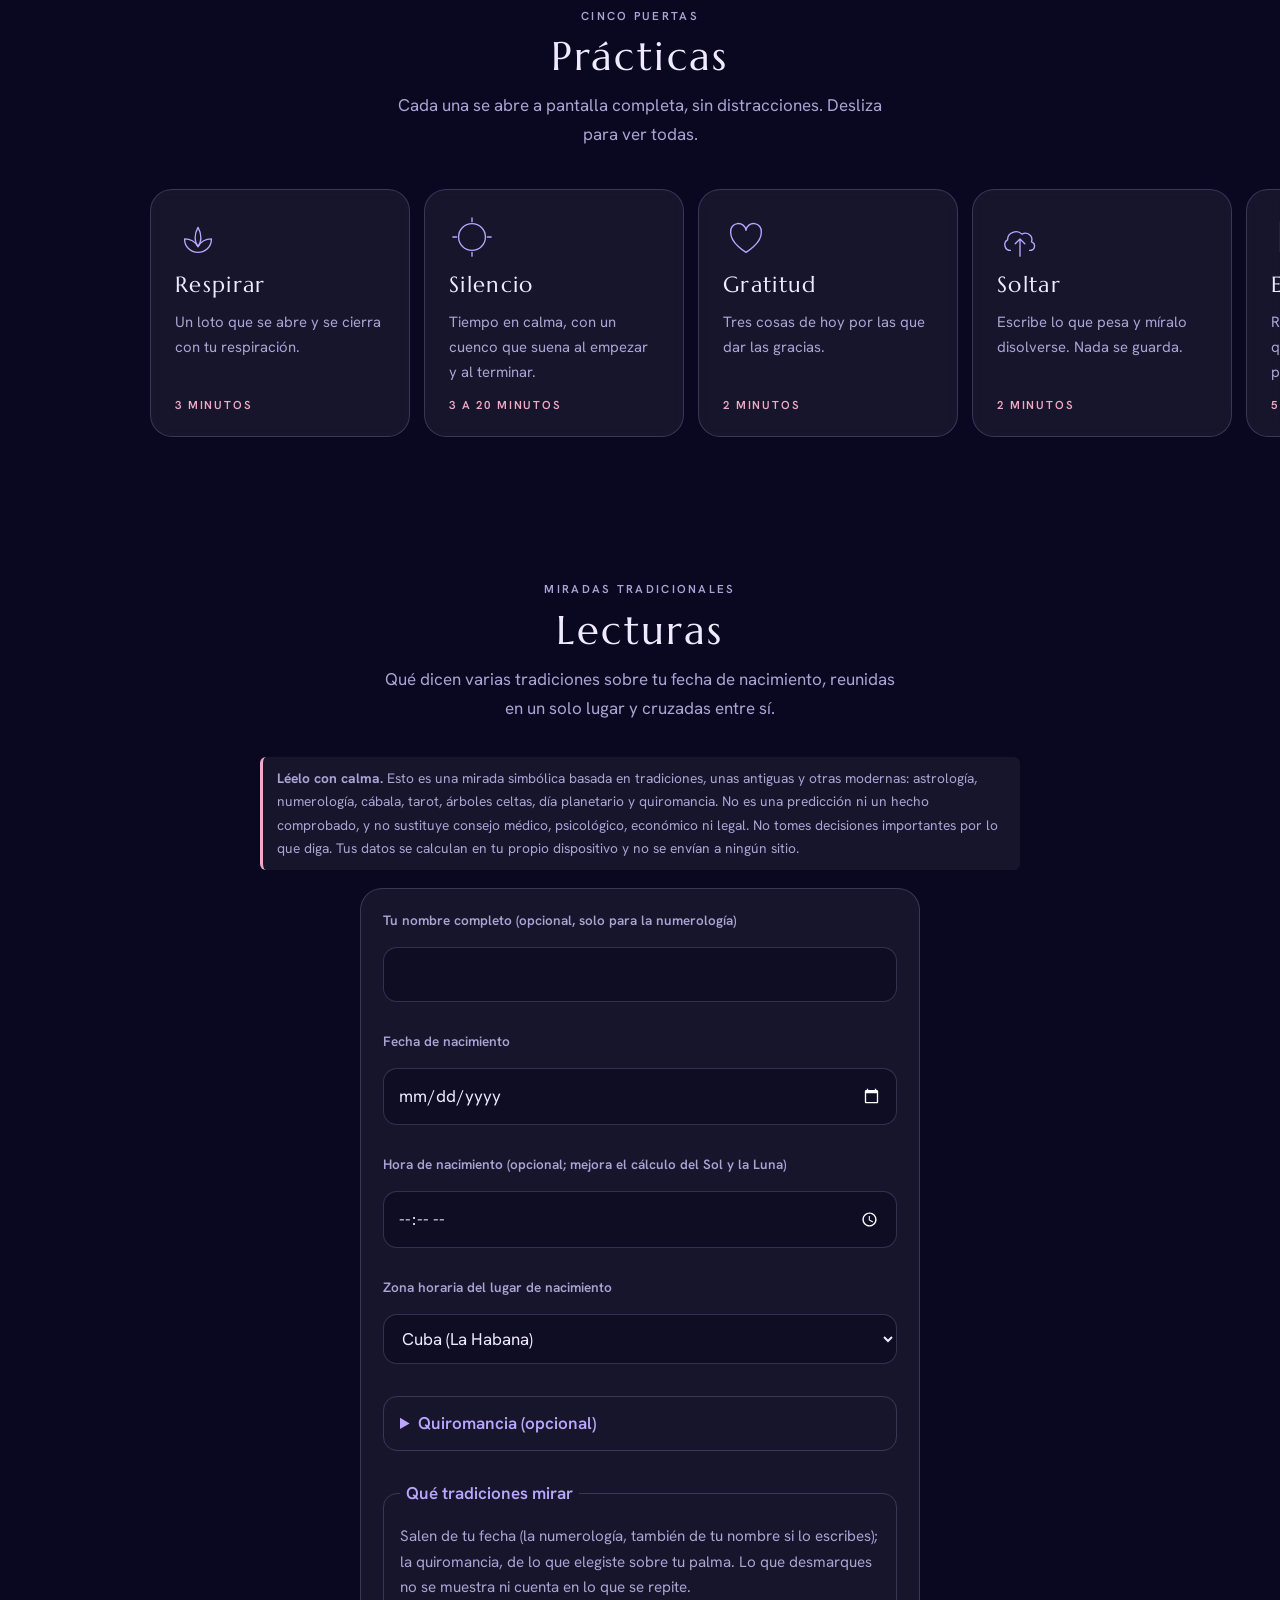
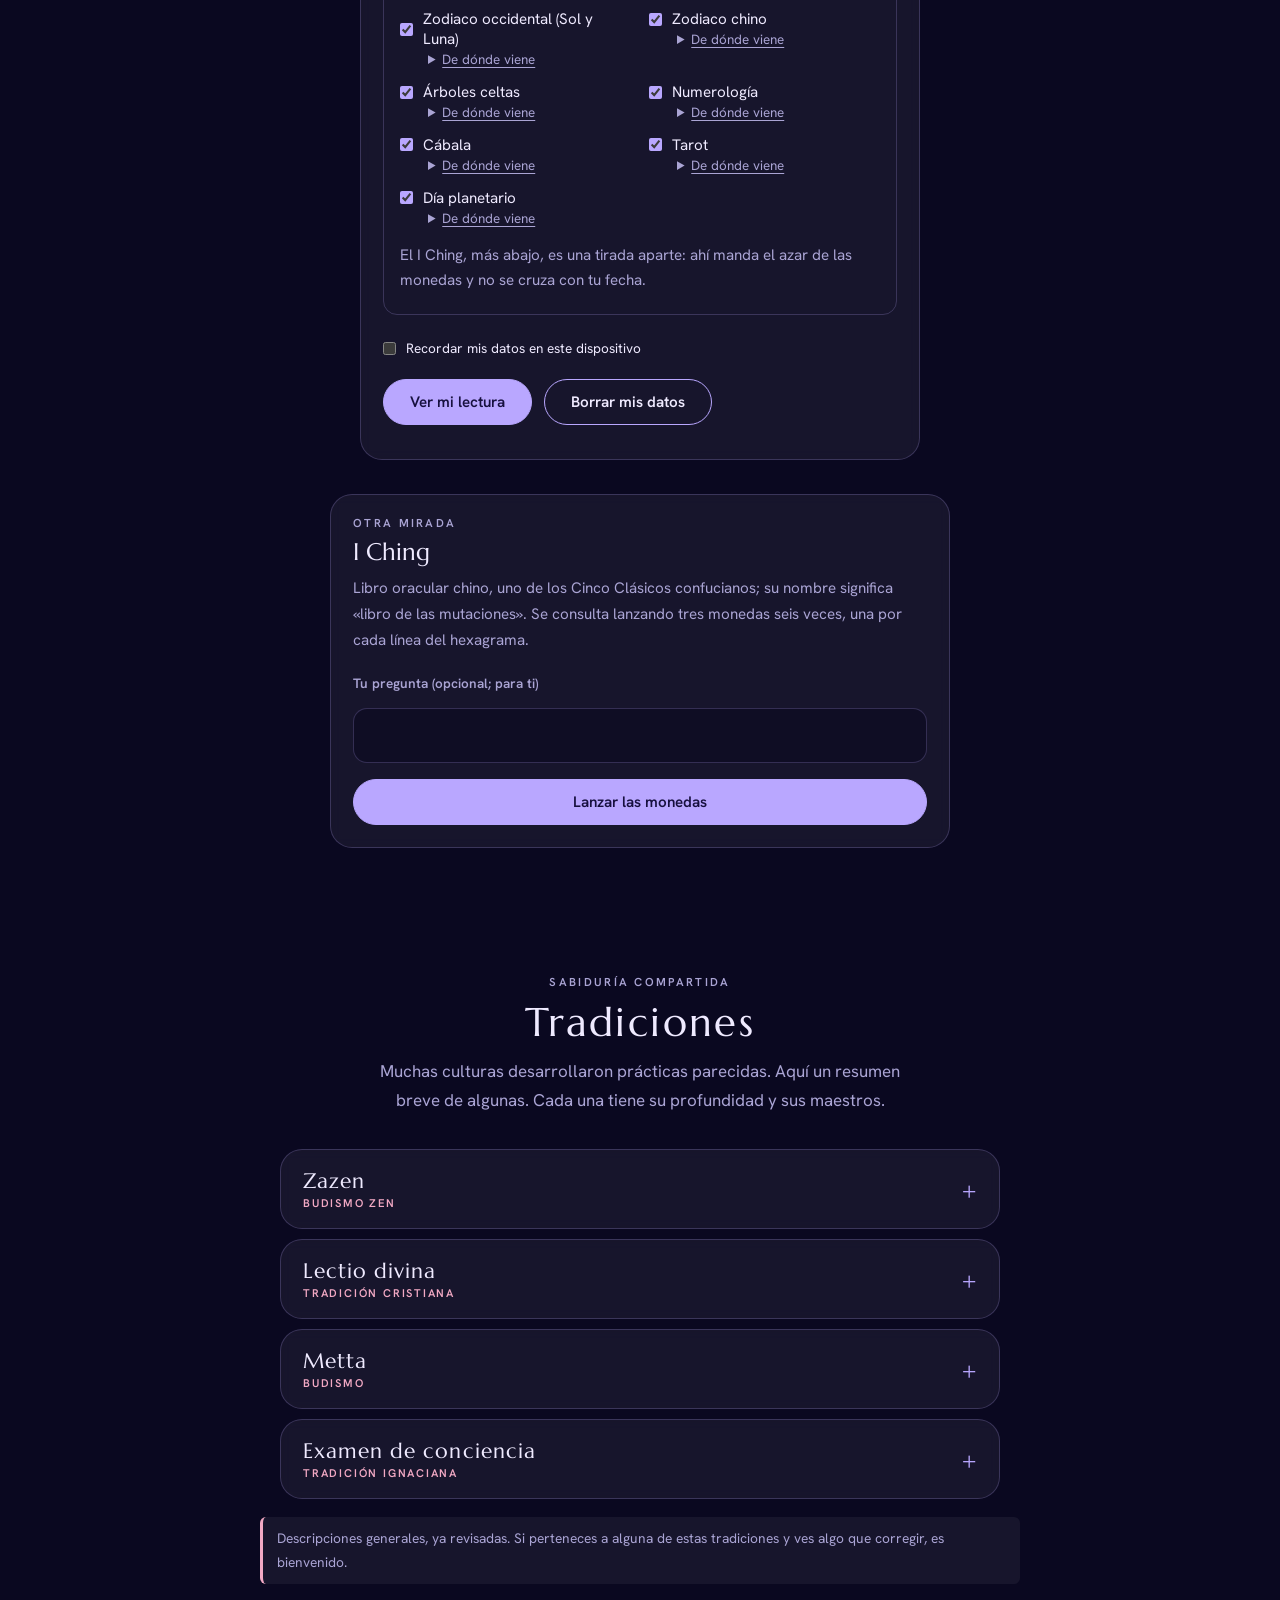
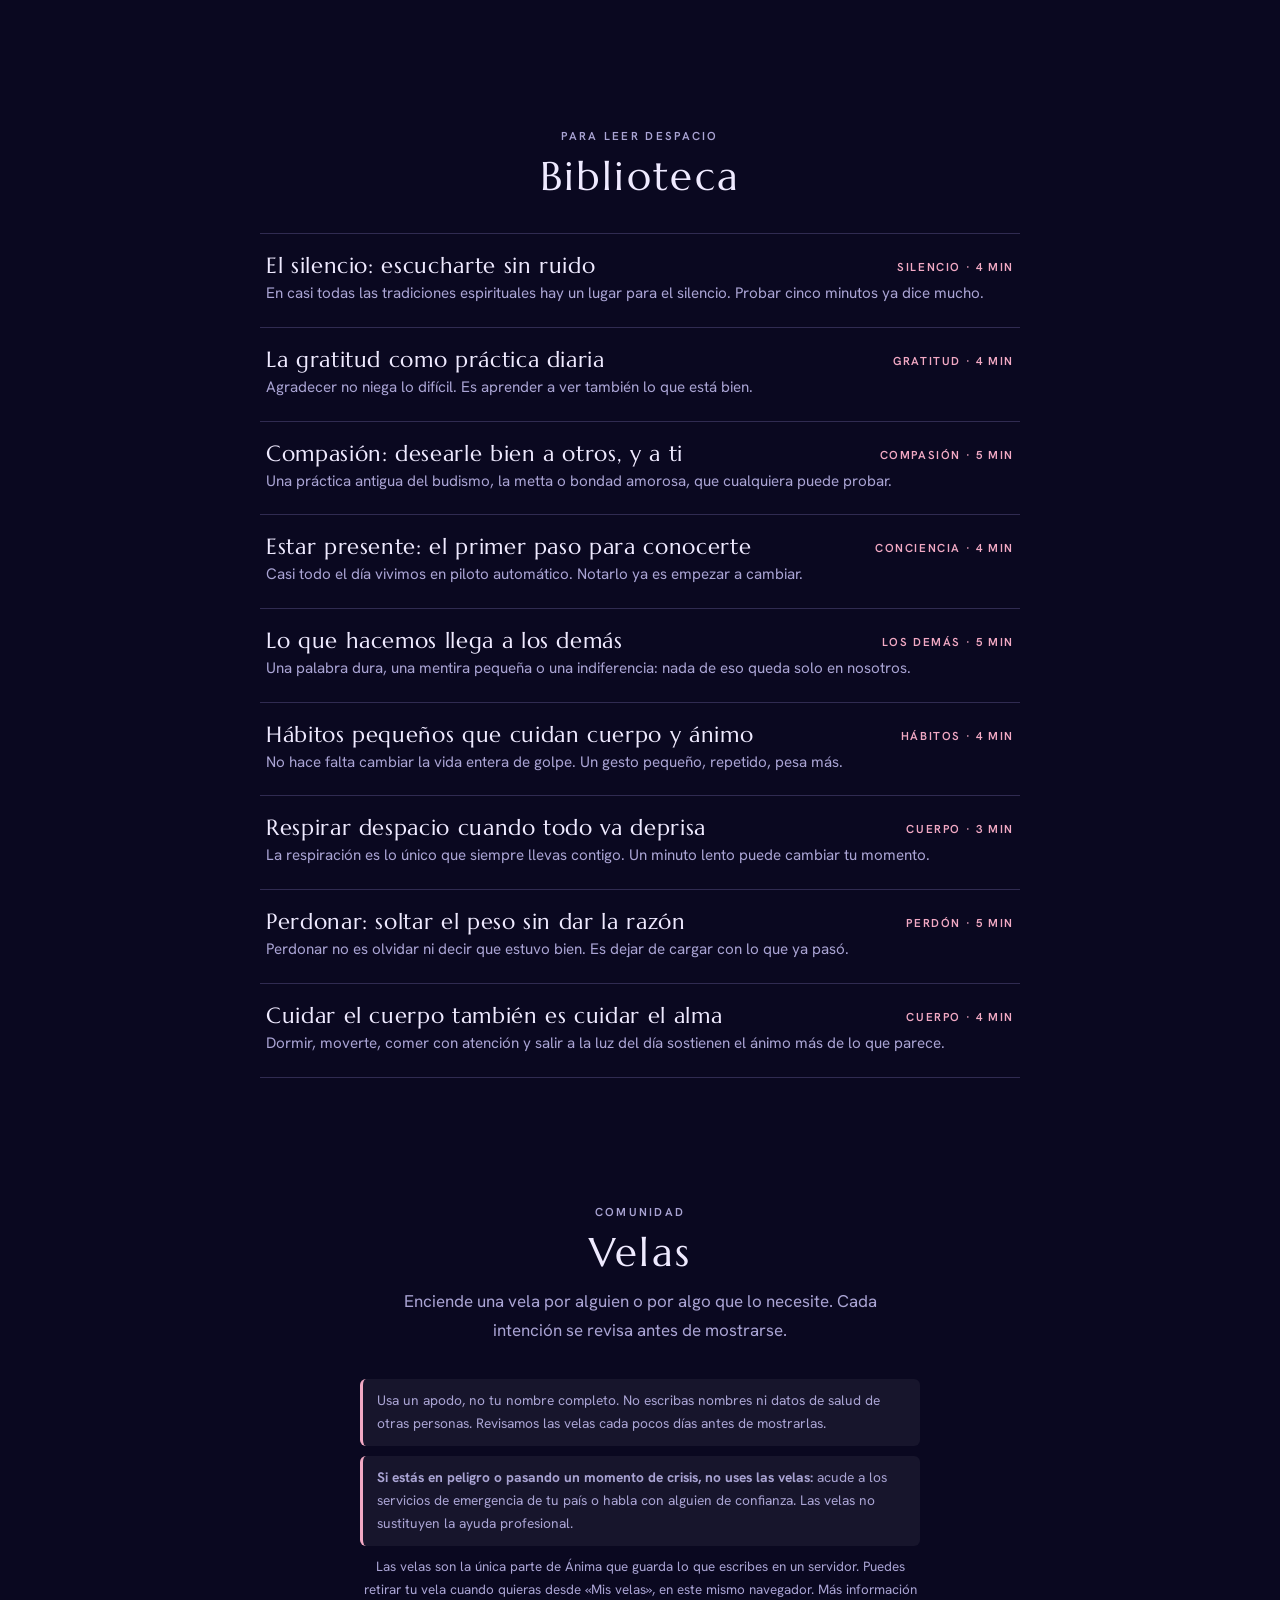
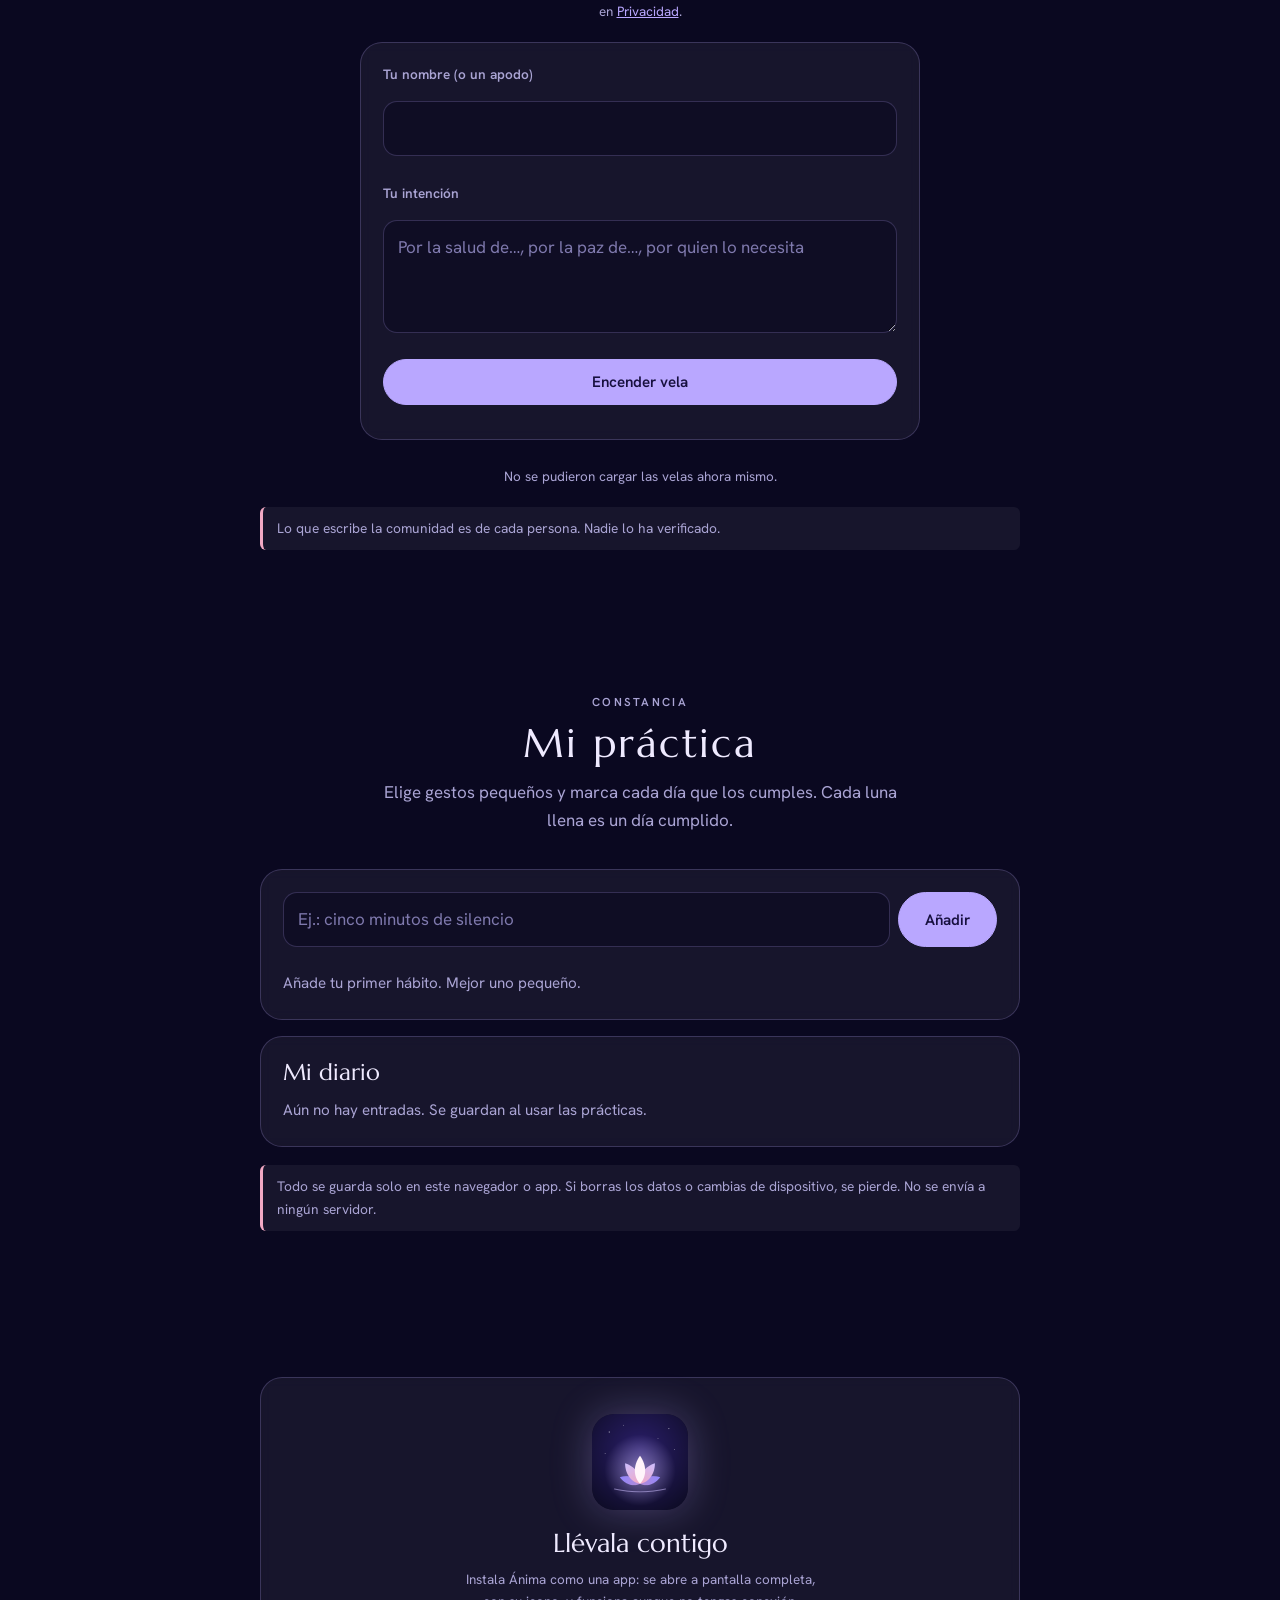
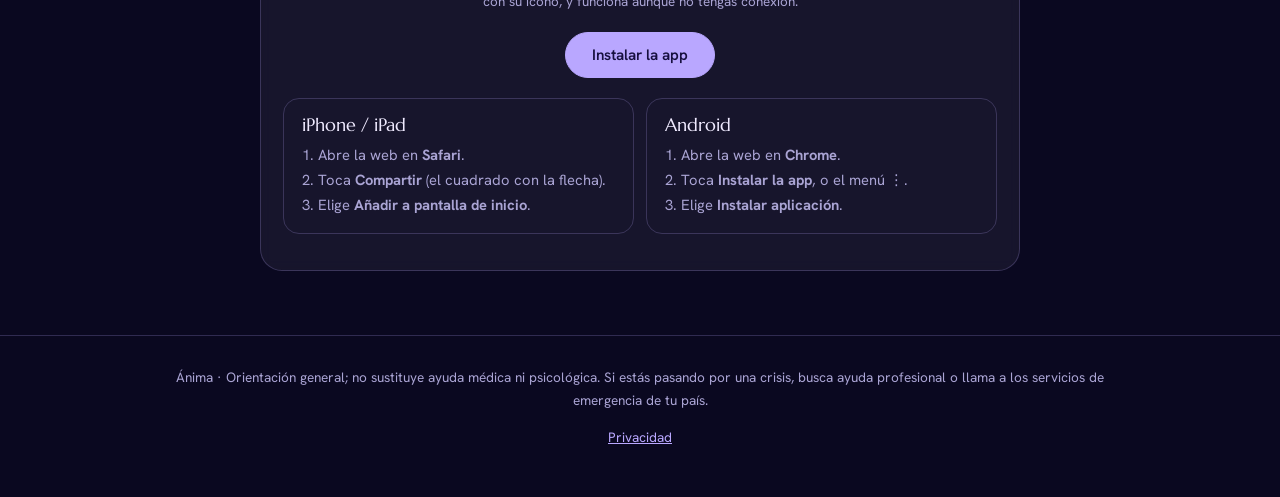
==== commit 27097b1a: "Lecturas: cerrar tres detalles pendientes (conclusion no marcada, encabezado y linea de resumen) - S" ====
--- a/index.html
+++ b/index.html
@@ -82,7 +82,7 @@
 </div></section>
 
 <section id="lecturas"><div class="ancho">
-  <div class="enc aparece"><span class="etq">Miradas antiguas</span><h2>Lecturas</h2><p>Qué dicen varias tradiciones sobre tu fecha de nacimiento, reunidas en un solo lugar y cruzadas entre sí.</p></div>
+  <div class="enc aparece"><span class="etq">Miradas tradicionales</span><h2>Lecturas</h2><p>Qué dicen varias tradiciones sobre tu fecha de nacimiento, reunidas en un solo lugar y cruzadas entre sí.</p></div>
   <div class="aviso lec-aviso"><b>Léelo con calma.</b> Esto es una mirada simbólica basada en tradiciones, unas antiguas y otras modernas: astrología, numerología, cábala, tarot, árboles celtas, día planetario y quiromancia. No es una predicción ni un hecho comprobado, y no sustituye consejo médico, psicológico, económico ni legal. No tomes decisiones importantes por lo que diga. Tus datos se calculan en tu propio dispositivo y no se envían a ningún sitio.</div>
   <form class="vidrio tile lec-form" id="lec-form" novalidate>
     <label for="lec-nombre" style="margin-top:0">Tu nombre completo <span class="nota">(opcional, solo para la numerología)</span></label>
